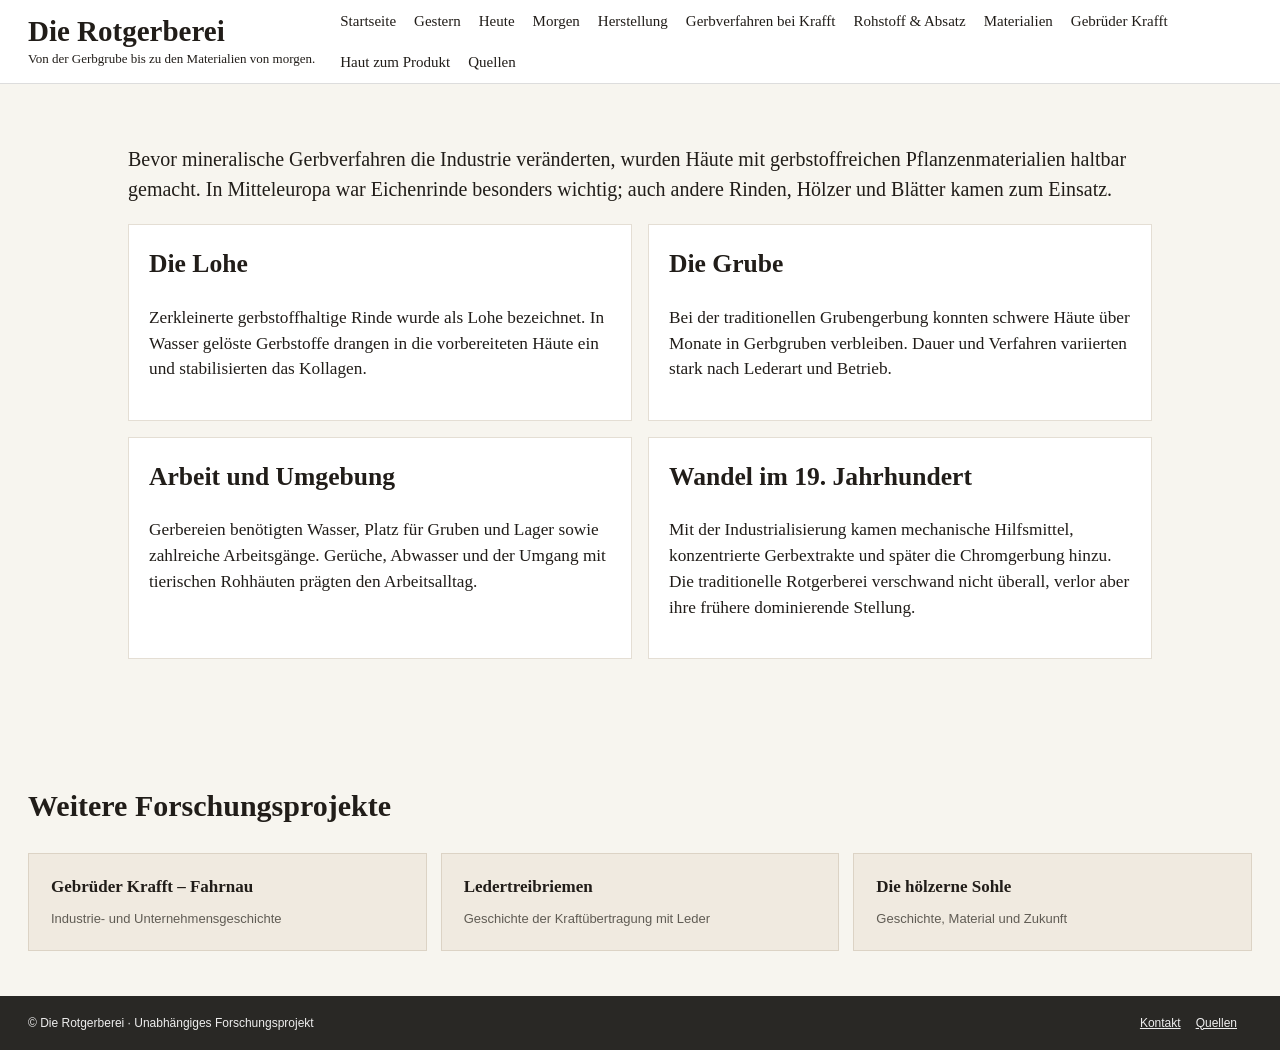
==== damals.html @ 2bb3704b "Add files via upload" ====
<!DOCTYPE html>
<html lang="de"><head><meta charset="utf-8"/><meta content="width=device-width,initial-scale=1" name="viewport"/><title>Gestern | Die Rotgerberei</title><meta content="Unabhängige Dokumentation zur Rotgerberei: Geschichte, pflanzliche Gerbung, Gebrüder Krafft und Lederalternativen." name="description"/><link href="https://rotgerberei.krafft-fahrnau.de/damals.html" rel="canonical"/><link href="style.css" rel="stylesheet"/></head><body><header><div class="nav"><a class="brand" href="index.html">Die Rotgerberei<small>Von der Gerbgrube bis zu den Materialien von morgen.</small></a><nav aria-label="Hauptnavigation" class="links"><a href="index.html">Startseite</a><a aria-current="page" href="damals.html">Gestern</a><a href="heute.html">Heute</a><a href="zukunft.html">Morgen</a><a href="herstellung.html">Herstellung</a><a href="gerbverfahren-krafft.html">Gerbverfahren bei Krafft</a><a href="rohstoff-absatz.html">Rohstoff &amp; Absatz</a><a href="materialien.html">Materialien</a><a href="krafft.html">Gebrüder Krafft</a><a href="haut-zum-produkt.html">Haut zum Produkt</a><a href="quellen.html">Quellen</a></nav></div></header><main class="content"><p class="intro">Bevor mineralische Gerbverfahren die Industrie veränderten, wurden Häute mit gerbstoffreichen Pflanzenmaterialien haltbar gemacht. In Mitteleuropa war Eichenrinde besonders wichtig; auch andere Rinden, Hölzer und Blätter kamen zum Einsatz.</p><section class="grid"><article class="panel"><h2>Die Lohe</h2><p>Zerkleinerte gerbstoffhaltige Rinde wurde als Lohe bezeichnet. In Wasser gelöste Gerbstoffe drangen in die vorbereiteten Häute ein und stabilisierten das Kollagen.</p></article><article class="panel"><h2>Die Grube</h2><p>Bei der traditionellen Grubengerbung konnten schwere Häute über Monate in Gerbgruben verbleiben. Dauer und Verfahren variierten stark nach Lederart und Betrieb.</p></article><article class="panel"><h2>Arbeit und Umgebung</h2><p>Gerbereien benötigten Wasser, Platz für Gruben und Lager sowie zahlreiche Arbeitsgänge. Gerüche, Abwasser und der Umgang mit tierischen Rohhäuten prägten den Arbeitsalltag.</p></article><article class="panel"><h2>Wandel im 19. Jahrhundert</h2><p>Mit der Industrialisierung kamen mechanische Hilfsmittel, konzentrierte Gerbextrakte und später die Chromgerbung hinzu. Die traditionelle Rotgerberei verschwand nicht überall, verlor aber ihre frühere dominierende Stellung.</p></article></section></main><section class="related-projects"><h2>Weitere Forschungsprojekte</h2><div class="related-project-grid"><a href="https://krafft-fahrnau.de/"><strong>Gebrüder Krafft – Fahrnau</strong><span>Industrie- und Unternehmensgeschichte</span></a><a href="https://ledertreibriemen.de/"><strong>Ledertreibriemen</strong><span>Geschichte der Kraftübertragung mit Leder</span></a><a href="https://hoelzernesohle.de/"><strong>Die hölzerne Sohle</strong><span>Geschichte, Material und Zukunft</span></a></div></section><footer><div class="footer-inner"><div>© Die Rotgerberei · Unabhängiges Forschungsprojekt</div><div><a href="mailto:armin@wolfarth.ch">Kontakt</a><a href="quellen.html">Quellen</a></div></div></footer></body></html>
---- style.css ----
:root{--ink:#211d19;--muted:#605c54;--cream:#f7f4ec;--line:#e1dcd2}*{box-sizing:border-box}html{scroll-behavior:smooth}body{margin:0;background:#f7f5ef;color:var(--ink);font-family:Georgia,'Times New Roman',serif;line-height:1.5}a{color:inherit}a:focus-visible{outline:3px solid #4d8098;outline-offset:3px}header{position:sticky;top:0;z-index:10;background:rgba(255,255,255,.97);border-bottom:1px solid #ddd}.nav{max-width:1390px;margin:auto;min-height:74px;padding:10px 28px;display:flex;justify-content:space-between;align-items:center;gap:25px}.brand{font-size:29px;font-weight:bold;text-decoration:none;line-height:1.03;white-space:nowrap}.brand small{display:block;font-size:13px;font-weight:normal;margin-top:5px}.links{display:flex;align-items:center;gap:18px;flex-wrap:wrap}.links a{font-size:15px;text-decoration:none;white-space:nowrap}.links a:hover{text-decoration:underline;text-underline-offset:6px}.hero{min-height:465px;position:relative;overflow:hidden;background:#30271e;color:white;display:grid;place-items:center;text-align:center;isolation:isolate}.hero:before,.hero:after{content:"";position:absolute;top:0;bottom:0;width:59%;z-index:-2;background-size:cover;background-position:center;background-repeat:no-repeat}.hero:before{left:0;background-image:linear-gradient(115deg,#7a573a,#2c241d);background-image:url('assets/hero-history.webp'),linear-gradient(115deg,#7a573a,#2c241d);-webkit-mask-image:linear-gradient(to right,#000 0%,#000 60%,transparent 100%);mask-image:linear-gradient(to right,#000 0%,#000 60%,transparent 100%)}.hero:after{right:0;background-image:url('assets/hero-future.webp'),linear-gradient(115deg,#40564d,#29382f);-webkit-mask-image:linear-gradient(to left,#000 0%,#000 60%,transparent 100%);mask-image:linear-gradient(to left,#000 0%,#000 60%,transparent 100%)}.hero-shade{position:absolute;inset:0;z-index:-1;background:linear-gradient(90deg,rgba(24,19,16,.25),rgba(24,19,16,.78) 47%,rgba(24,19,16,.78) 53%,rgba(24,19,16,.25))}.hero-content{padding:62px 24px;max-width:940px}.hero h1{font-size:clamp(3rem,6vw,5.4rem);line-height:1.08;margin:0 0 8px;text-shadow:0 3px 14px #000a}.hero h2{font-size:clamp(1.1rem,2vw,1.5rem);font-weight:normal;margin:0;text-shadow:0 2px 9px #000}.hero p{font-size:1.05rem;max-width:600px;margin:auto;text-shadow:0 2px 9px #000}.shortline{width:38px;height:1px;background:white;margin:17px auto}.three{display:grid;grid-template-columns:repeat(3,minmax(0,1fr));max-width:1536px;margin:auto}.era{position:relative;min-height:355px;background-size:cover;background-position:center;display:flex;align-items:flex-start;padding:30px 32px;border:2px solid #f5f3ed}.era:before{content:"";position:absolute;inset:0;background:linear-gradient(90deg,rgba(255,250,239,.97),rgba(255,250,239,.88) 39%,rgba(255,250,239,.1))}.era.today:before{background:linear-gradient(90deg,rgba(250,248,244,.97),rgba(250,248,244,.86) 39%,rgba(250,248,244,.1))}.era.tomorrow:before{background:linear-gradient(90deg,rgba(226,240,248,.97),rgba(226,240,248,.85) 39%,rgba(226,240,248,.1))}.era.gestern{background-image:url('assets/card-history.webp'),linear-gradient(115deg,#b58d61,#4c3829)}.era.today{background-image:url('assets/card-today.webp'),linear-gradient(115deg,#a8a194,#605348)}.era.tomorrow{background-image:url('assets/card-future.webp'),linear-gradient(115deg,#a1b6b2,#435e62)}.era-inner{position:relative;max-width:265px}.number{font-size:23px;color:#8b755d}.era h2{font-size:35px;line-height:1;margin:0}.era h3{font-size:17px;font-weight:normal;margin:4px 0 12px}.era p{font-size:16px;line-height:1.48;margin:0 0 15px}.btn{display:inline-block;border:1px solid #918b82;padding:9px 12px;font:11px Arial,sans-serif;text-transform:uppercase;text-decoration:none;letter-spacing:.04em;background:#ffffffc9}.btn:hover{background:#25211d;color:white}.lower{display:grid;grid-template-columns:repeat(3,minmax(0,1fr));max-width:1536px;margin:auto;background:#fff}.lower>section{padding:30px 32px 36px;min-height:290px;border-right:1px solid #e9e4dc}.lower h2{font-size:25px;margin:0 0 15px}.lower p{font-size:15px}.topics{display:grid;grid-template-columns:repeat(2,minmax(0,1fr));gap:12px}.topics a{text-decoration:none;font-size:14px}.topic-image{display:block;height:78px;background:linear-gradient(135deg,#d7c7b1,#8a6f56);margin-bottom:5px}.topics a:nth-child(2) .topic-image{background:linear-gradient(135deg,#e0d5c5,#8c8479)}.topics a:nth-child(3) .topic-image{background:linear-gradient(135deg,#c2d0c8,#65867b)}.topics a:nth-child(4) .topic-image{background:linear-gradient(135deg,#d0c0a6,#72624d)}.question{background:#f7f4ec;text-align:center;padding:54px 24px;border-top:1px solid var(--line)}.question h2{font-size:clamp(27px,4vw,42px);margin:0 0 8px}.question p{max-width:740px;margin:8px auto;color:var(--muted)}.content{max-width:1080px;margin:0 auto;padding:40px 28px 65px}.content h1{font-size:clamp(2.3rem,5vw,4rem);line-height:1.1}.content h2{font-size:1.6rem;margin-top:30px}.content p,.content li{font-size:1.08rem}.content .grid{display:grid;grid-template-columns:repeat(2,minmax(0,1fr));gap:16px}.panel{padding:20px;background:white;border:1px solid #e4ded4}.panel h2{margin-top:0}.intro{font-size:1.25rem!important}.kicker{color:#77664d;font:12px Arial,sans-serif;text-transform:uppercase}.source-note{max-width:1250px;margin:auto;padding:12px 28px;font:12px/1.5 Arial,sans-serif;color:#69645c}.related-projects{max-width:1390px;margin:0 auto;padding:34px 28px 45px}.related-projects h2{font-size:30px}.related-project-grid{display:grid;grid-template-columns:repeat(3,minmax(0,1fr));gap:14px}.related-project-grid a{display:block;padding:20px 22px;border:1px solid #dcd3c5;background:#f0eae0;text-decoration:none}.related-project-grid strong{display:block;font-size:17px;margin-bottom:6px}.related-project-grid span{font:13px/1.5 Arial,sans-serif;color:#605c54}footer{background:#292825;color:#eee;padding:20px 28px;font:12px Arial,sans-serif}.footer-inner{max-width:1390px;margin:auto;display:flex;justify-content:space-between;gap:15px;flex-wrap:wrap}footer a{margin-right:15px}@media(max-width:1000px){.nav{align-items:flex-start;flex-direction:column}.three,.lower{grid-template-columns:1fr}.era{min-height:310px}.lower>section{min-height:unset}.related-project-grid{grid-template-columns:1fr}}@media(max-width:650px){.nav{padding:12px 18px}.brand{font-size:24px}.links{gap:12px}.links a{font-size:14px}.hero{min-height:370px}.hero-shade{background:rgba(24,19,16,.67)}.hero-content{padding:46px 18px}.era{padding:24px;min-height:305px}.lower>section{padding:24px}.content .grid{grid-template-columns:1fr}}

.hero:before{background-image:url("assets/krafft-original-2.webp")}.hero:after{background-image:url("assets/krafft-original-1.webp")}.era.gestern{background-image:url("assets/krafft-original-3.webp")}.era.today{background-image:url("assets/krafft-original-2.webp")}.era.tomorrow{background-image:linear-gradient(130deg,#d8e0d8,#83978c)}
.archive-photo{margin:22px 0}.archive-photo img{width:100%;height:auto;display:block}.archive-photo figcaption{font:13px/1.5 Arial,sans-serif;color:#5c564f;padding:9px 0}.source-table{width:100%;border-collapse:collapse;margin:18px 0}.source-table th,.source-table td{border-bottom:1px solid #ddd;padding:12px;text-align:left;vertical-align:top}.source-table th{background:#eee9df}

.research-panel{background:#eee8db;border-left:4px solid #8b684a;padding:24px 28px;margin:28px 0}.research-panel h2{margin-top:0}.table-scroll{overflow-x:auto;margin:24px 0}.table-scroll table{width:100%;border-collapse:collapse;min-width:600px}.table-scroll th,.table-scroll td{border-bottom:1px solid #d4cabc;padding:13px 15px;text-align:left;vertical-align:top}.table-scroll th{background:#e9e0d2}.feature-links{display:flex;gap:14px;flex-wrap:wrap}.source-ref{font-size:.91rem;color:#665d52;border-top:1px solid #ddd;padding-top:14px}.document-image{margin:28px 0}.document-image img{width:100%;max-width:900px;height:auto}.document-image figcaption{font-size:.85rem;color:#61594e}
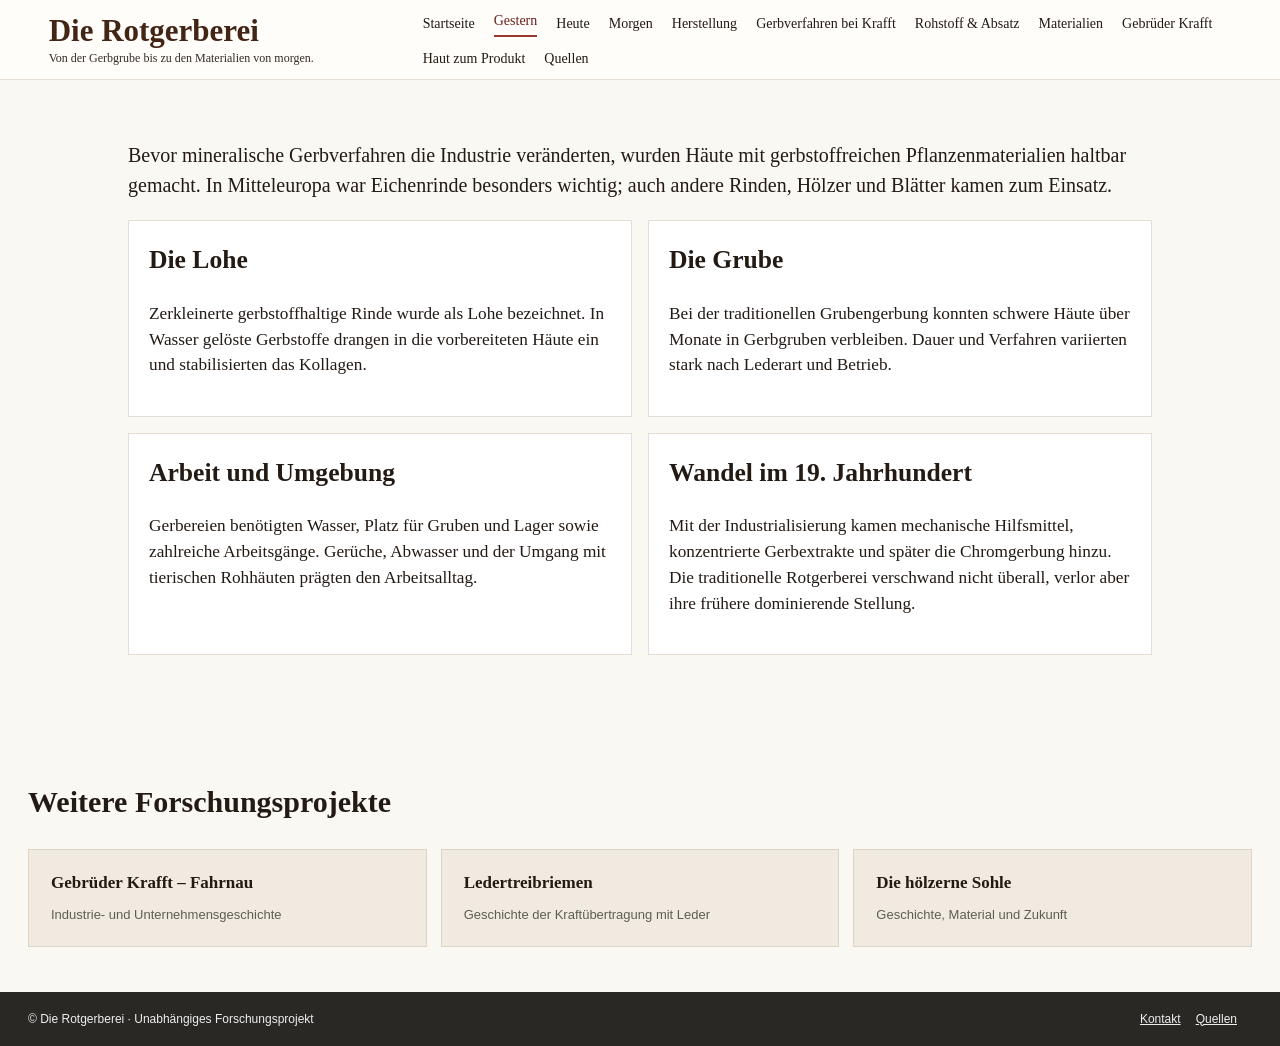
==== commit 678bf9d8: "Add files via upload" ====
--- a/damals.html
+++ b/damals.html
@@ -1,2 +1,2 @@
 <!DOCTYPE html>
-<html lang="de"><head><meta charset="utf-8"/><meta content="width=device-width,initial-scale=1" name="viewport"/><title>Gestern | Die Rotgerberei</title><meta content="Unabhängige Dokumentation zur Rotgerberei: Geschichte, pflanzliche Gerbung, Gebrüder Krafft und Lederalternativen." name="description"/><link href="https://rotgerberei.krafft-fahrnau.de/damals.html" rel="canonical"/><link href="style.css" rel="stylesheet"/></head><body><header><div class="nav"><a class="brand" href="index.html">Die Rotgerberei<small>Von der Gerbgrube bis zu den Materialien von morgen.</small></a><nav aria-label="Hauptnavigation" class="links"><a href="index.html">Startseite</a><a aria-current="page" href="damals.html">Gestern</a><a href="heute.html">Heute</a><a href="zukunft.html">Morgen</a><a href="herstellung.html">Herstellung</a><a href="gerbverfahren-krafft.html">Gerbverfahren bei Krafft</a><a href="rohstoff-absatz.html">Rohstoff &amp; Absatz</a><a href="materialien.html">Materialien</a><a href="krafft.html">Gebrüder Krafft</a><a href="haut-zum-produkt.html">Haut zum Produkt</a><a href="quellen.html">Quellen</a></nav></div></header><main class="content"><p class="intro">Bevor mineralische Gerbverfahren die Industrie veränderten, wurden Häute mit gerbstoffreichen Pflanzenmaterialien haltbar gemacht. In Mitteleuropa war Eichenrinde besonders wichtig; auch andere Rinden, Hölzer und Blätter kamen zum Einsatz.</p><section class="grid"><article class="panel"><h2>Die Lohe</h2><p>Zerkleinerte gerbstoffhaltige Rinde wurde als Lohe bezeichnet. In Wasser gelöste Gerbstoffe drangen in die vorbereiteten Häute ein und stabilisierten das Kollagen.</p></article><article class="panel"><h2>Die Grube</h2><p>Bei der traditionellen Grubengerbung konnten schwere Häute über Monate in Gerbgruben verbleiben. Dauer und Verfahren variierten stark nach Lederart und Betrieb.</p></article><article class="panel"><h2>Arbeit und Umgebung</h2><p>Gerbereien benötigten Wasser, Platz für Gruben und Lager sowie zahlreiche Arbeitsgänge. Gerüche, Abwasser und der Umgang mit tierischen Rohhäuten prägten den Arbeitsalltag.</p></article><article class="panel"><h2>Wandel im 19. Jahrhundert</h2><p>Mit der Industrialisierung kamen mechanische Hilfsmittel, konzentrierte Gerbextrakte und später die Chromgerbung hinzu. Die traditionelle Rotgerberei verschwand nicht überall, verlor aber ihre frühere dominierende Stellung.</p></article></section></main><section class="related-projects"><h2>Weitere Forschungsprojekte</h2><div class="related-project-grid"><a href="https://krafft-fahrnau.de/"><strong>Gebrüder Krafft – Fahrnau</strong><span>Industrie- und Unternehmensgeschichte</span></a><a href="https://ledertreibriemen.de/"><strong>Ledertreibriemen</strong><span>Geschichte der Kraftübertragung mit Leder</span></a><a href="https://hoelzernesohle.de/"><strong>Die hölzerne Sohle</strong><span>Geschichte, Material und Zukunft</span></a></div></section><footer><div class="footer-inner"><div>© Die Rotgerberei · Unabhängiges Forschungsprojekt</div><div><a href="mailto:armin@wolfarth.ch">Kontakt</a><a href="quellen.html">Quellen</a></div></div></footer></body></html>+<html lang="de"><head><meta charset="utf-8"/><meta content="width=device-width,initial-scale=1" name="viewport"/><title>Gestern | Die Rotgerberei</title><meta content="Unabhängige Dokumentation zur Rotgerberei: Geschichte, pflanzliche Gerbung, Gebrüder Krafft und Lederalternativen." name="description"/><link href="https://rotgerberei.krafft-fahrnau.de/damals.html" rel="canonical"/><link href="style.css?v=20261110-2" rel="stylesheet"/></head><body><header><div class="nav"><a class="brand" href="index.html">Die Rotgerberei<small>Von der Gerbgrube bis zu den Materialien von morgen.</small></a><nav aria-label="Hauptnavigation" class="links"><a href="index.html">Startseite</a><a aria-current="page" href="damals.html">Gestern</a><a href="heute.html">Heute</a><a href="zukunft.html">Morgen</a><a href="herstellung.html">Herstellung</a><a href="gerbverfahren-krafft.html">Gerbverfahren bei Krafft</a><a href="rohstoff-absatz.html">Rohstoff &amp; Absatz</a><a href="materialien.html">Materialien</a><a href="krafft.html">Gebrüder Krafft</a><a href="haut-zum-produkt.html">Haut zum Produkt</a><a href="quellen.html">Quellen</a></nav></div></header><main class="content"><p class="intro">Bevor mineralische Gerbverfahren die Industrie veränderten, wurden Häute mit gerbstoffreichen Pflanzenmaterialien haltbar gemacht. In Mitteleuropa war Eichenrinde besonders wichtig; auch andere Rinden, Hölzer und Blätter kamen zum Einsatz.</p><section class="grid"><article class="panel"><h2>Die Lohe</h2><p>Zerkleinerte gerbstoffhaltige Rinde wurde als Lohe bezeichnet. In Wasser gelöste Gerbstoffe drangen in die vorbereiteten Häute ein und stabilisierten das Kollagen.</p></article><article class="panel"><h2>Die Grube</h2><p>Bei der traditionellen Grubengerbung konnten schwere Häute über Monate in Gerbgruben verbleiben. Dauer und Verfahren variierten stark nach Lederart und Betrieb.</p></article><article class="panel"><h2>Arbeit und Umgebung</h2><p>Gerbereien benötigten Wasser, Platz für Gruben und Lager sowie zahlreiche Arbeitsgänge. Gerüche, Abwasser und der Umgang mit tierischen Rohhäuten prägten den Arbeitsalltag.</p></article><article class="panel"><h2>Wandel im 19. Jahrhundert</h2><p>Mit der Industrialisierung kamen mechanische Hilfsmittel, konzentrierte Gerbextrakte und später die Chromgerbung hinzu. Die traditionelle Rotgerberei verschwand nicht überall, verlor aber ihre frühere dominierende Stellung.</p></article></section></main><section class="related-projects"><h2>Weitere Forschungsprojekte</h2><div class="related-project-grid"><a href="https://krafft-fahrnau.de/"><strong>Gebrüder Krafft – Fahrnau</strong><span>Industrie- und Unternehmensgeschichte</span></a><a href="https://ledertreibriemen.de/"><strong>Ledertreibriemen</strong><span>Geschichte der Kraftübertragung mit Leder</span></a><a href="https://hoelzernesohle.de/"><strong>Die hölzerne Sohle</strong><span>Geschichte, Material und Zukunft</span></a></div></section><footer><div class="footer-inner"><div>© Die Rotgerberei · Unabhängiges Forschungsprojekt</div><div><a href="mailto:armin@wolfarth.ch">Kontakt</a><a href="quellen.html">Quellen</a></div></div></footer></body></html>
--- a/style.css
+++ b/style.css
@@ -5,3 +5,62 @@
 .archive-photo{margin:22px 0}.archive-photo img{width:100%;height:auto;display:block}.archive-photo figcaption{font:13px/1.5 Arial,sans-serif;color:#5c564f;padding:9px 0}.source-table{width:100%;border-collapse:collapse;margin:18px 0}.source-table th,.source-table td{border-bottom:1px solid #ddd;padding:12px;text-align:left;vertical-align:top}.source-table th{background:#eee9df}
 
 .research-panel{background:#eee8db;border-left:4px solid #8b684a;padding:24px 28px;margin:28px 0}.research-panel h2{margin-top:0}.table-scroll{overflow-x:auto;margin:24px 0}.table-scroll table{width:100%;border-collapse:collapse;min-width:600px}.table-scroll th,.table-scroll td{border-bottom:1px solid #d4cabc;padding:13px 15px;text-align:left;vertical-align:top}.table-scroll th{background:#e9e0d2}.feature-links{display:flex;gap:14px;flex-wrap:wrap}.source-ref{font-size:.91rem;color:#665d52;border-top:1px solid #ddd;padding-top:14px}.document-image{margin:28px 0}.document-image img{width:100%;max-width:900px;height:auto}.document-image figcaption{font-size:.85rem;color:#61594e}
+
+/* Layoutkorrektur 10.11.2026: sichtbare Archivbilder und sauberer Seitenraster */
+html,body{width:100%;max-width:100%;overflow-x:hidden}
+.nav{max-width:1480px;display:grid;grid-template-columns:270px minmax(0,1fr);align-items:center;gap:28px}
+.brand{font-size:27px;white-space:normal}
+.links{justify-content:flex-end;gap:10px 17px}
+.links a{font-size:14px}
+.hero{min-height:485px;background:#2e251f url('assets/krafft-original-2.webp') center 49%/cover no-repeat}
+.hero:before,.hero:after{display:none!important}
+.hero-shade{z-index:-1;background:linear-gradient(90deg,rgba(17,15,12,.78),rgba(17,15,12,.63) 48%,rgba(17,15,12,.73))}
+.hero-content{position:relative;z-index:1}
+.three{max-width:1390px;gap:12px;padding:16px 24px 26px}
+.era{min-height:360px;border:0;border-radius:2px;overflow:hidden;padding:30px;background-repeat:no-repeat;background-size:cover;background-position:center}
+.era.gestern{background-image:url('assets/krafft-original-2.webp');background-position:41% center}
+.era.today{background-image:url('assets/krafft-original-3.webp');background-position:32% center}
+.era.tomorrow{background-image:url('assets/krafft-original-4.webp');background-position:40% center}
+.era:before{background:linear-gradient(90deg,rgba(251,246,234,.97) 0%,rgba(251,246,234,.88) 42%,rgba(251,246,234,.28) 100%)}
+.era.today:before{background:linear-gradient(90deg,rgba(248,245,237,.97),rgba(248,245,237,.86) 42%,rgba(248,245,237,.27))}
+.era.tomorrow:before{background:linear-gradient(90deg,rgba(222,238,235,.98),rgba(222,238,235,.87) 45%,rgba(222,238,235,.23))}
+.era-inner{z-index:1}
+.research-panel{max-width:1342px;margin:0 auto 26px;padding:28px 32px;border-left:4px solid #8b684a;border-radius:2px}
+.research-panel h2{font-size:29px;line-height:1.2}
+.research-panel p{max-width:1060px}
+.lower{max-width:1390px}
+.topic-image{background-image:url('assets/krafft-original-3.webp')!important;background-size:cover!important;background-position:center!important}
+.topics a:nth-child(2) .topic-image{background-image:url('assets/krafft-original-2.webp')!important}
+.topics a:nth-child(3) .topic-image{background-image:url('assets/krafft-original-4.webp')!important}
+.topics a:nth-child(4) .topic-image{background-image:url('assets/krafft-original-1.webp')!important}
+@media(max-width:1150px){.nav{grid-template-columns:1fr}.links{justify-content:flex-start}.three{gap:10px}.era{padding:23px}.era h2{font-size:31px}}
+@media(max-width:800px){.three{grid-template-columns:1fr;padding:12px 16px}.era{min-height:300px}.research-panel{margin:0 16px 20px}.lower{grid-template-columns:1fr}}
+@media(max-width:650px){.hero{min-height:390px}.research-panel{padding:22px}.research-panel h2{font-size:24px}}
+
+/* Zukunftskapitel: eigenständige, ausdrücklich schematische Materialillustrationen */
+.future-section{display:grid;grid-template-columns:minmax(230px,.8fr) 1.2fr;gap:30px;align-items:stretch;margin:30px 0;padding:0 0 30px;border-bottom:1px solid #d8d0c3}.future-copy h2{margin:8px 0 14px}.future-visual{min-height:275px;position:relative;overflow:hidden;border-radius:3px;background:#8b6e54}.future-visual:before,.future-visual:after{content:"";position:absolute}.visual-mark{position:absolute;top:16px;left:20px;color:#fff;font:30px Georgia;z-index:2;text-shadow:0 2px 5px #0006}.visual-label{position:absolute;bottom:0;left:0;right:0;padding:28px 15px 14px;color:#fff;font:13px Arial;background:linear-gradient(transparent,#0009);z-index:2}.visual-leather{background:repeating-linear-gradient(115deg,#956842 0 9px,#a87b52 11px 16px,#805536 18px 22px)}.visual-leather:before{inset:13% 14%;border:10px solid #b8895b;border-radius:45% 30% 42% 25%;box-shadow:inset 0 0 35px #51331d,0 18px 28px #38221677;transform:rotate(-10deg)}.visual-mycel{background:radial-gradient(circle at 65% 30%,#b6c6aa,#526c55 55%,#283f35)}.visual-mycel:before{inset:10%;background:repeating-radial-gradient(ellipse at 40% 40%,transparent 0 8px,#e5e4ca99 9px 11px,transparent 12px 23px);transform:rotate(-18deg)}.visual-plant{background:linear-gradient(135deg,#c1b17a,#526d48)}.visual-plant:before{width:230px;height:230px;top:10%;left:17%;border-radius:45%;background:repeating-linear-gradient(35deg,#e7d1a1 0 4px,#8b955b 5px 8px);transform:rotate(25deg);box-shadow:15px 14px 25px #303b2777}.visual-synthetic{background:linear-gradient(140deg,#4a6171,#24333f)}.visual-synthetic:before{inset:15% 12%;background:repeating-linear-gradient(45deg,#8099a9 0 3px,#455c6c 4px 10px);transform:skewY(-9deg);box-shadow:12px 18px 22px #101e2c}.visual-drum{background:linear-gradient(145deg,#b5a38b,#4b4943)}.visual-drum:before{width:220px;height:190px;top:14%;left:20%;border:18px solid #6e4c35;border-radius:45%;background:repeating-linear-gradient(90deg,#9d7651 0 12px,#62442d 13px 18px);box-shadow:10px 14px 0 #423a33}.visual-lab{background:linear-gradient(140deg,#b5d4d4,#567c84)}.visual-lab:before{inset:18% 18%;border:12px solid #e5f1edaa;border-radius:25% 45% 25% 45%;transform:rotate(-15deg);background:repeating-linear-gradient(30deg,#8eb2b2aa 0 8px,#cde1db 9px 14px)}
+@media(max-width:750px){.future-section{grid-template-columns:1fr;gap:14px}.future-visual{min-height:210px}}
+
+
+/* HOMEPAGE V2: eindeutige Regeln statt widerspruechlicher Ueberschreibungen */
+body{background:#faf8f3;color:#241a14}
+header{position:relative;background:#fffdf9;border-bottom:1px solid #e7dfd5}
+.nav{max-width:1600px;min-height:78px;padding:10px 3.8%;display:grid;grid-template-columns:350px minmax(0,1fr);align-items:center;gap:24px}
+.brand{color:#422514;font-size:31px;line-height:1.03;white-space:normal}.brand small{color:#362b24;font-size:12px;white-space:normal}
+.links{gap:11px 19px;justify-content:flex-start}.links a{font-size:14px}.links a[aria-current="page"]{color:#6b1e1c;border-bottom:2px solid #9c3431;padding-bottom:4px}
+.hero{min-height:360px!important;display:flex!important;align-items:center!important;justify-content:flex-start!important;text-align:left!important;background:linear-gradient(90deg,rgba(29,14,6,.76) 0%,rgba(35,18,8,.43) 34%,rgba(28,16,10,.06) 75%),url('assets/krafft-original-2.webp') center 48%/cover no-repeat!important;color:#fff}
+.hero:before,.hero:after,.hero-shade{display:none!important}.hero-content{width:100%;max-width:1600px;margin:0 auto;padding:43px 4.7%!important;text-align:left!important;position:relative;z-index:1}.hero h1{font-size:clamp(3.3rem,5.4vw,5.7rem);line-height:1.02;margin:0 0 7px}.hero h2{font-style:italic;font-size:clamp(1.25rem,2vw,1.75rem)}.hero .shortline{height:5px;width:63px;background:#d8b67e;margin:22px 0!important}.hero p{max-width:520px;margin:0!important;font-size:1.2rem;line-height:1.45}
+.three{max-width:1600px!important;margin:0 auto;display:grid;grid-template-columns:repeat(3,minmax(0,1fr));padding:15px 1.8% 24px!important;gap:16px!important}
+.era{min-height:315px!important;padding:25px 28px!important;border:0!important;display:flex;align-items:flex-start;position:relative;isolation:isolate;overflow:hidden;background-size:cover!important;background-position:center!important;color:#fff!important}
+.era.gestern{background-image:url('assets/gestern-illustration.webp')!important}.era.today{background-image:url('assets/krafft-original-3.webp')!important}.era.tomorrow{background-image:url('assets/myzel-illustration.webp')!important}
+.era:before,.era.today:before,.era.tomorrow:before{content:'';display:block!important;position:absolute;inset:0;z-index:0!important;background:linear-gradient(90deg,rgba(25,17,11,.88),rgba(25,17,11,.65) 42%,rgba(25,17,11,.03))!important;mask-image:none!important;-webkit-mask-image:none!important}
+.era.tomorrow:before{background:linear-gradient(90deg,rgba(19,39,13,.90),rgba(19,39,13,.65) 43%,rgba(19,39,13,.03))!important}
+.era .era-inner{color:#fff!important;max-width:270px;position:relative;z-index:2!important}.era .era-inner h2,.era .era-inner h3,.era .era-inner p,.era .era-inner .number{color:#fff!important;text-shadow:0 2px 5px rgba(0,0,0,.4)}.era .number{font-size:23px;line-height:1}.era h2{font-size:43px;line-height:1.06;margin:0 0 4px}.era h3{font-size:19px;font-weight:bold;line-height:1.17;margin:0 0 15px}.era p{font-size:16px;line-height:1.35;margin:0 0 19px}.era .btn{display:inline-block;background:transparent!important;color:#fff!important;border:2px solid #fff!important;font-weight:bold;font-size:11px;padding:10px 13px;text-shadow:none!important}.era .btn:hover{background:#fff!important;color:#231810!important}
+.home-bottom{width:100%;max-width:1600px;margin:6px auto 40px;padding:0 1.8%;display:grid;grid-template-columns:minmax(0,2.05fr) minmax(340px,1fr);gap:32px;align-items:stretch}.home-focus{min-width:0}.home-focus h2{font-size:31px;line-height:1.2;margin:0 0 19px}.focus-grid{display:grid;grid-template-columns:repeat(5,minmax(0,1fr))}.focus-grid a{display:flex;flex-direction:column;align-items:center;text-align:center;text-decoration:none;padding:5px 11px 12px;border-right:1px solid #d4c8ba}.focus-grid a:last-child{border:0}.focus-icon{font-size:42px;color:#59351f;line-height:1.15;margin:3px 0 10px}.focus-grid strong{font-size:19px;line-height:1.18}.focus-grid small{font-size:14px;line-height:1.4;margin-top:7px}.focus-grid a:hover strong{text-decoration:underline}
+.home-leitfrage{background:linear-gradient(120deg,rgba(234,237,210,.98),rgba(241,240,218,.88));border-radius:13px;padding:23px 26px;min-height:220px;position:relative;overflow:hidden}.home-leitfrage:after{content:'';position:absolute;right:-5px;bottom:-10px;width:58%;height:50%;background:url('assets/krafft-original-1.webp') center/cover;opacity:.10;filter:sepia(1)}.home-leitfrage .leaf{font-size:34px;color:#38552a;float:left;margin-right:10px}.home-leitfrage h2{font-size:26px;margin:2px 0 15px}.home-leitfrage p{font:italic 17px/1.48 Georgia,serif;clear:both;position:relative;z-index:1}
+.home-context{max-width:1180px;margin:0 auto 50px;padding:22px 28px;border-top:1px solid #ddd0c2}
+@media(max-width:1100px){.nav{grid-template-columns:1fr;gap:14px}.links{gap:10px 17px}.home-bottom{grid-template-columns:1fr}.hero{min-height:330px!important}}
+@media(max-width:750px){.nav{padding:14px 18px}.brand{font-size:27px}.links a{font-size:13px}.hero{min-height:360px!important}.hero-content{padding:42px 22px!important}.hero h1{font-size:3.3rem}.hero p{font-size:1.04rem}.three{grid-template-columns:1fr!important;padding:12px 15px!important;gap:12px!important}.era{min-height:295px!important}.home-bottom{padding:0 15px;gap:25px}.focus-grid{grid-template-columns:repeat(2,minmax(0,1fr))}.focus-grid a:nth-child(2n){border-right:0}.home-focus h2{font-size:26px}}
+
+/* Zukunftskapitel 2026-11-11: ausschließlich diese Seite */
+.future-opening{display:grid;grid-template-columns:1fr 1fr;gap:2rem;align-items:center;margin:2rem 0 2.5rem;padding:1.15rem;background:#f1eee7;border-radius:14px}.future-opening img{width:100%;height:340px;object-fit:cover;border-radius:10px}.future-opening h2{margin:.25rem 0 1rem}.future-opening p{line-height:1.7}.future-status{display:grid;grid-template-columns:repeat(3,1fr);gap:1rem;margin:2rem 0 3.5rem}.future-status>div{background:#f6f3eb;border-top:4px solid #a67a4c;border-radius:5px;padding:1.1rem}.future-status b{font-size:1.07rem}.future-status p{margin:.5rem 0 0;line-height:1.6}.future-chapter{margin:4rem 0;max-width:100%;padding-top:1rem;border-top:1px solid #ded8cd}.future-chapter h2{font-size:clamp(1.65rem,3vw,2.35rem);margin:.4rem 0 1.4rem}.future-chapter h3{font-size:1.22rem;margin:1.5rem 0 .5rem}.future-chapter p,.future-chapter li{line-height:1.78}.future-split{display:grid;grid-template-columns:minmax(230px,.9fr) 1.1fr;gap:1.8rem;align-items:start}.future-split img{width:100%;max-height:440px;object-fit:cover;border-radius:11px}.future-mini-grid{display:grid;grid-template-columns:repeat(2,minmax(0,1fr));gap:1rem;margin:1.5rem 0}.future-mini-grid article{padding:1.35rem;background:#f7f5f0;border-radius:9px;border:1px solid #e7e1d6}.future-mini-grid article h3{margin:0 0 .5rem}.future-mini-grid article p{margin:0}.future-question{background:#e9f0e6;padding:1.3rem 1.6rem;border-left:4px solid #668468;border-radius:7px;margin:1.5rem 0}.future-question p{margin:.4rem 0 0}.future-steps{padding-left:1.5rem}.future-steps li{margin:.75rem 0}.future-conclusion{margin:3.5rem auto!important;padding:2rem!important;max-width:1100px!important}.future-sources{font-size:.96rem}.future-sources a{text-decoration:underline;text-underline-offset:3px}.future-chapter .table-scroll{overflow-x:auto}.future-chapter table{width:100%}@media(max-width:760px){.future-opening,.future-split{grid-template-columns:1fr}.future-opening img{height:260px}.future-status{grid-template-columns:1fr}.future-mini-grid{grid-template-columns:1fr}.future-chapter{margin:2.5rem 0}}
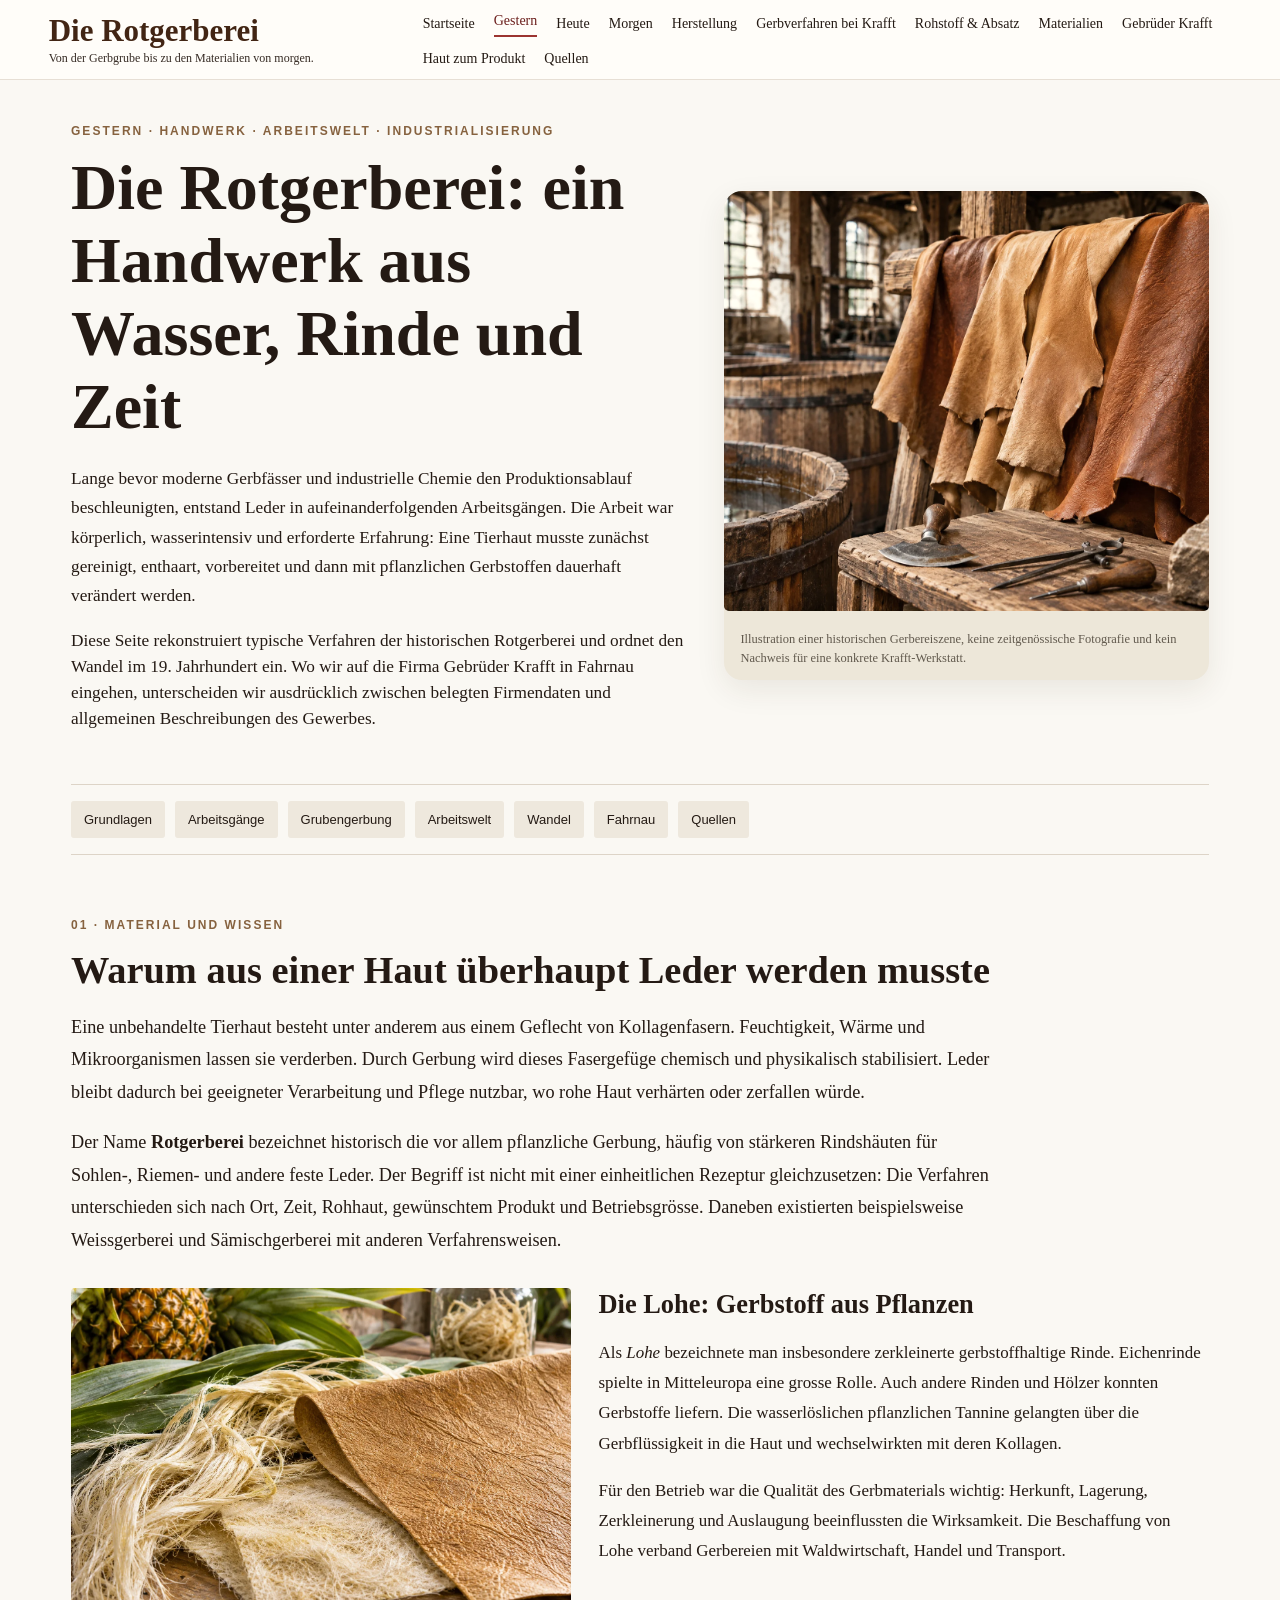
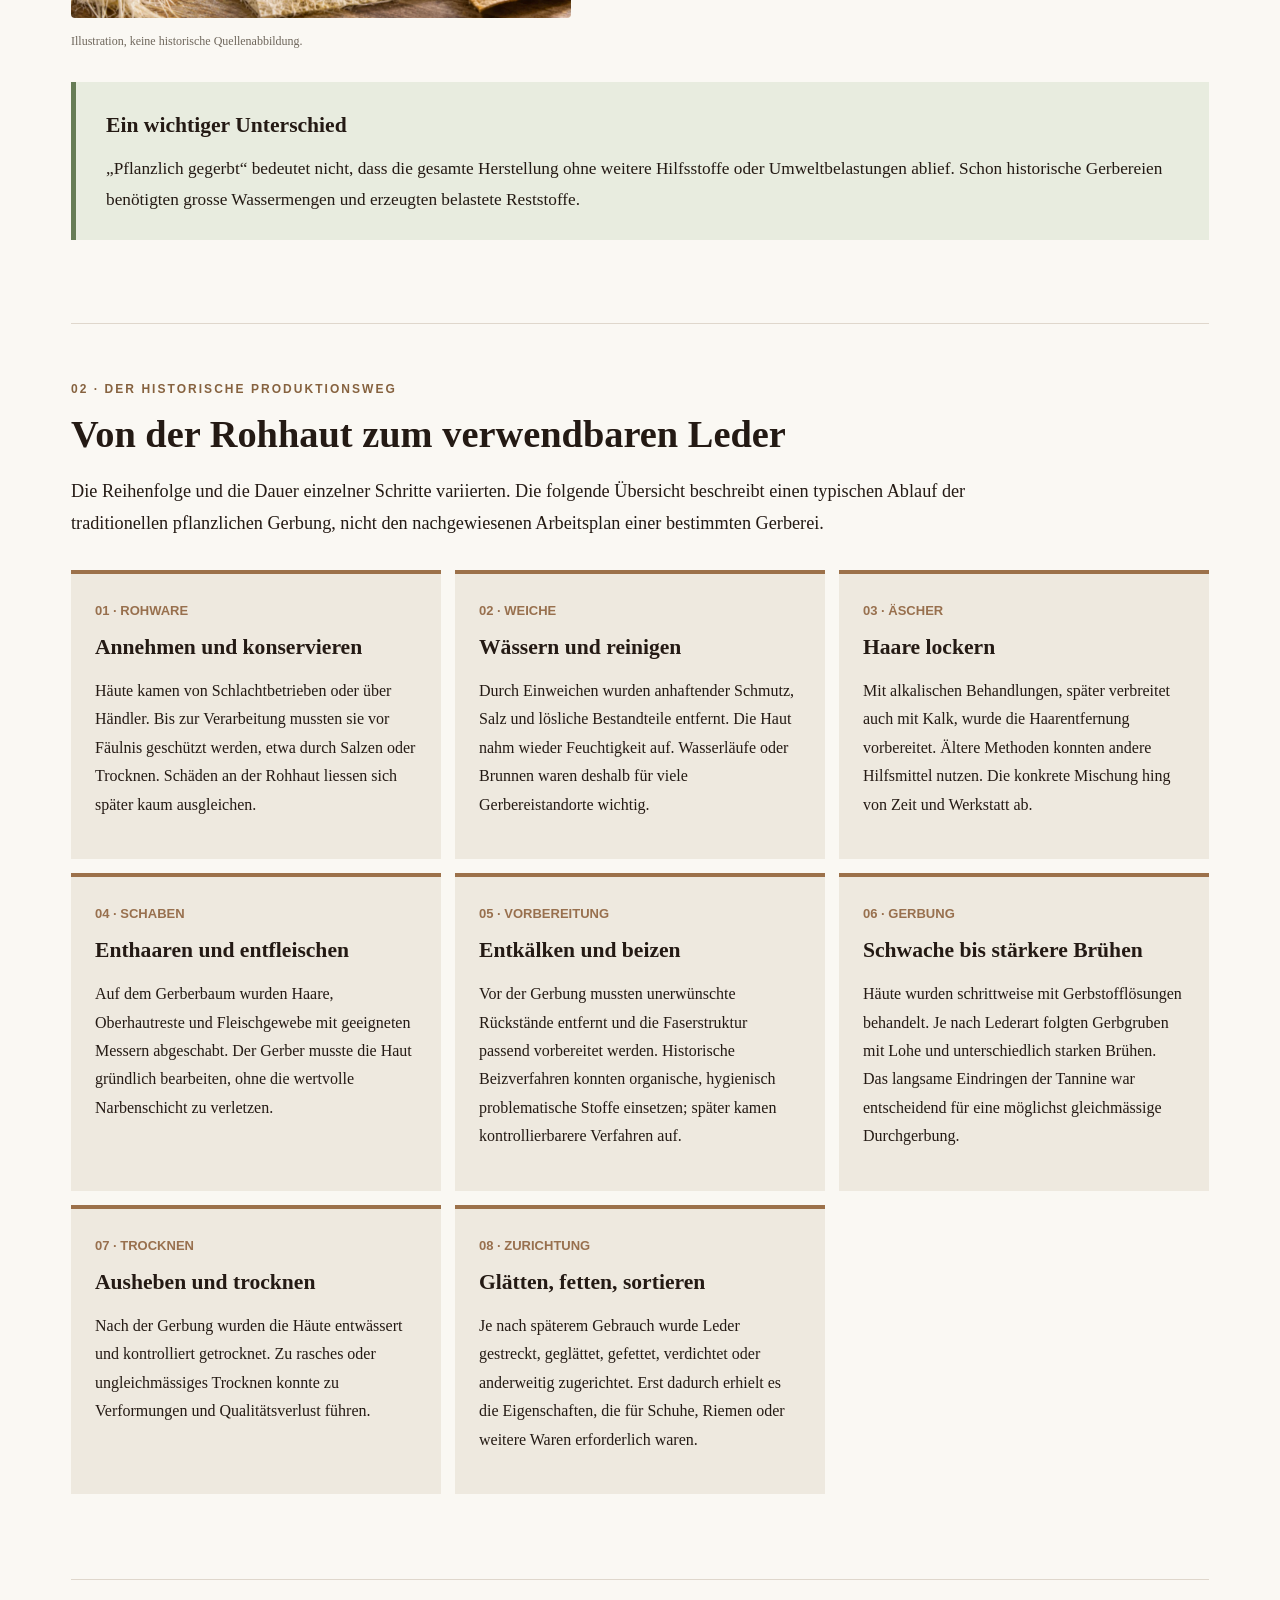
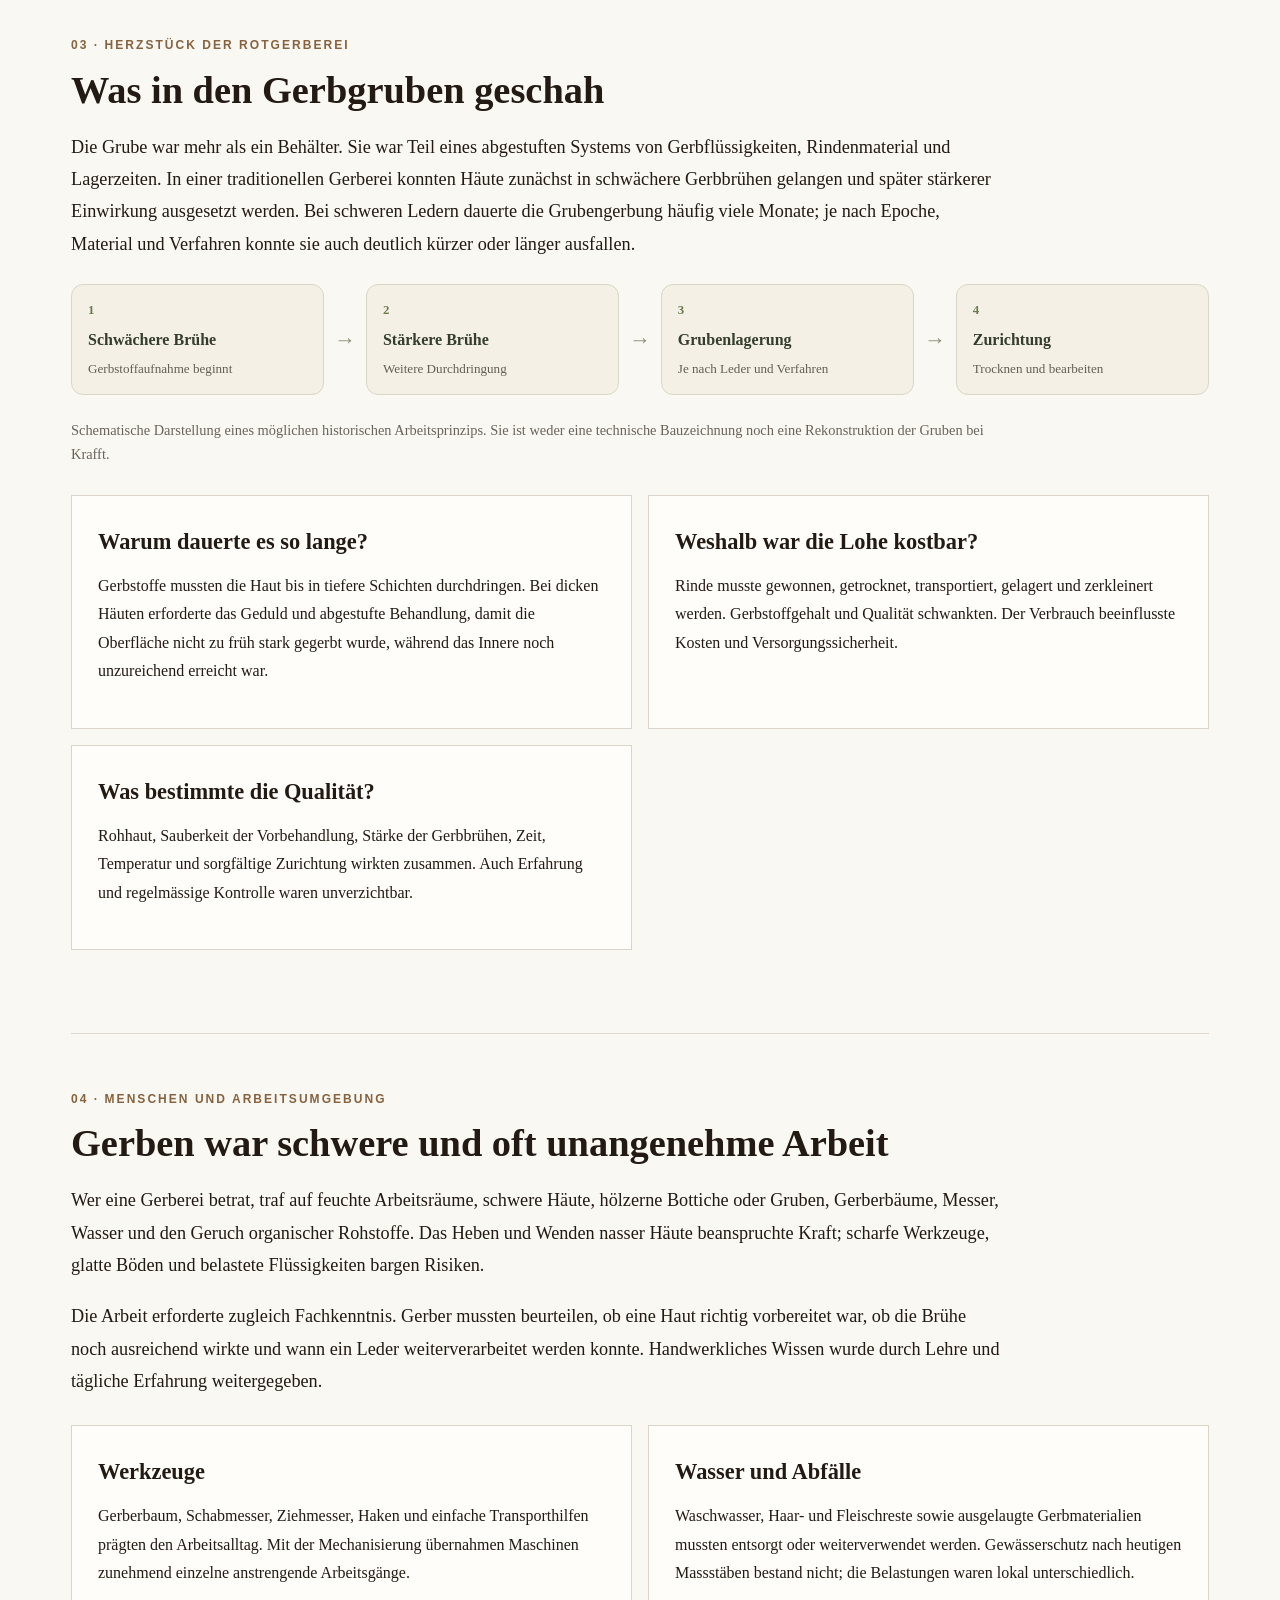
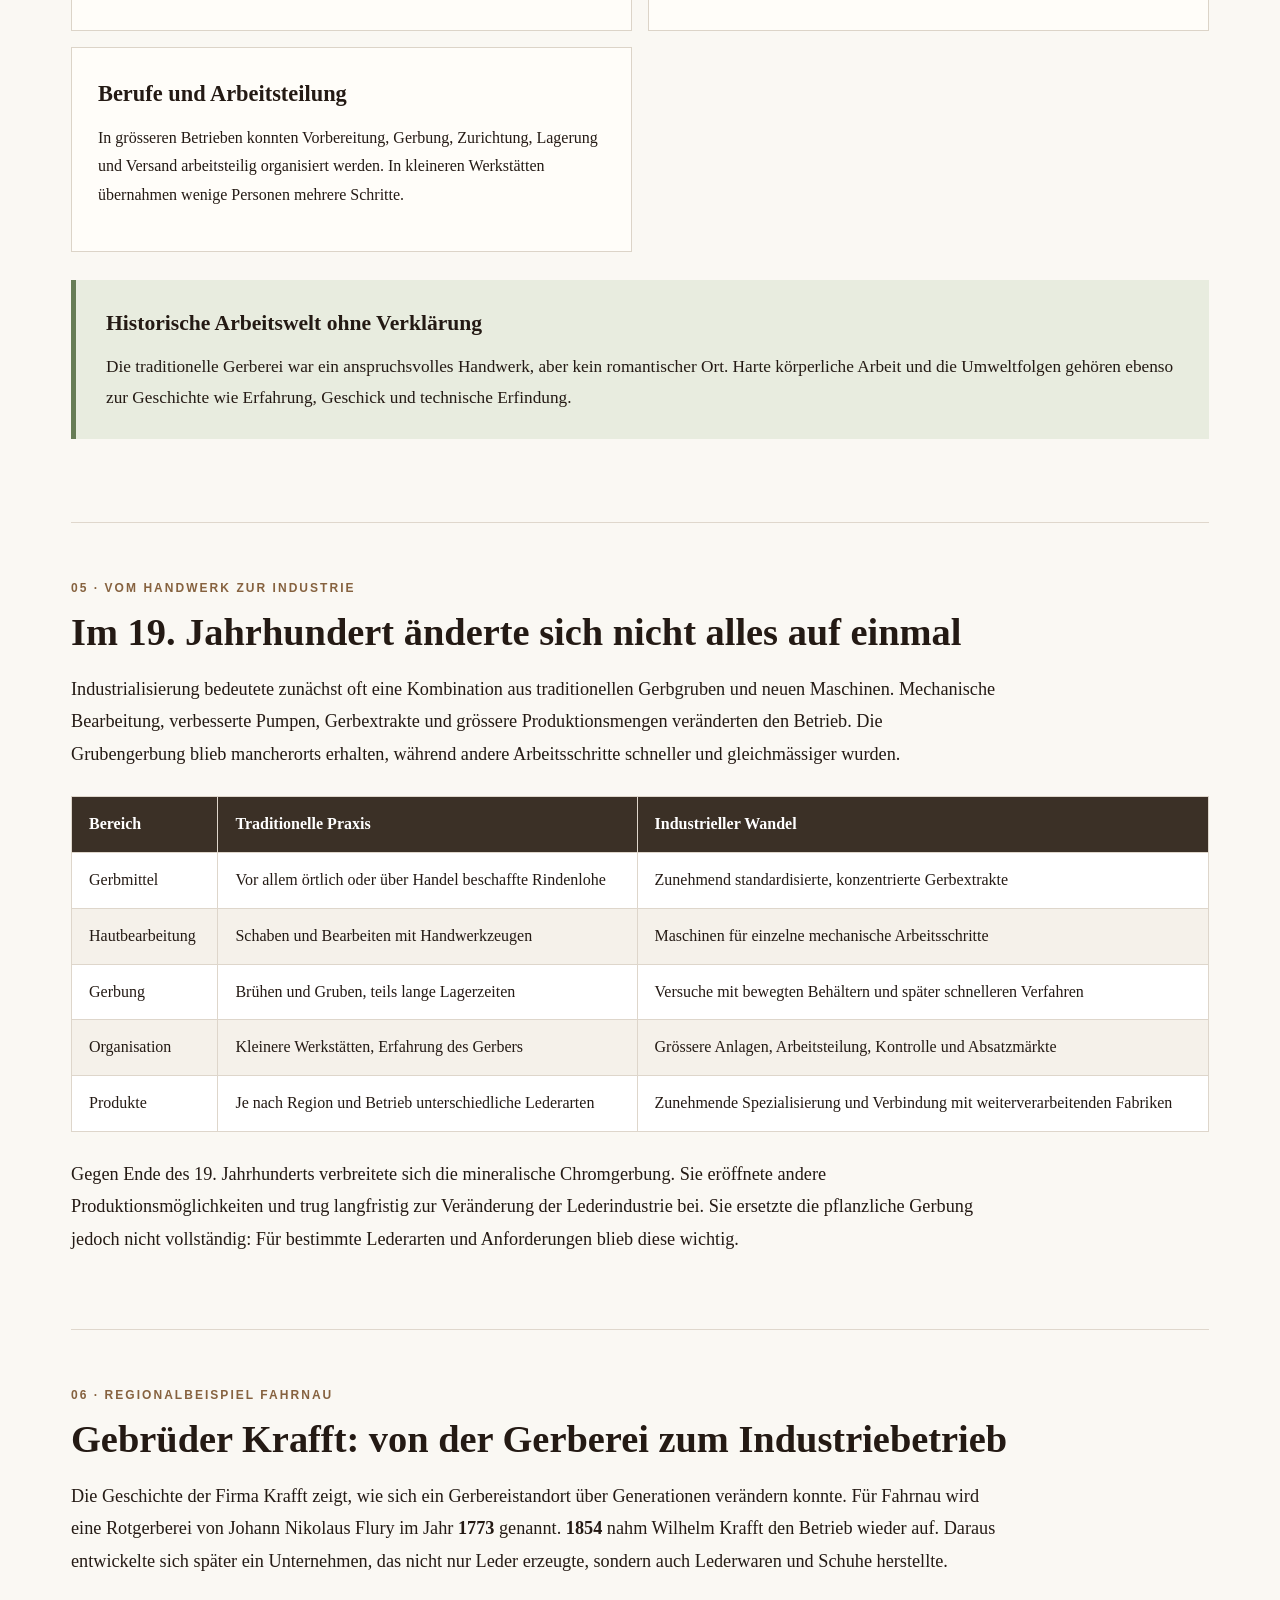
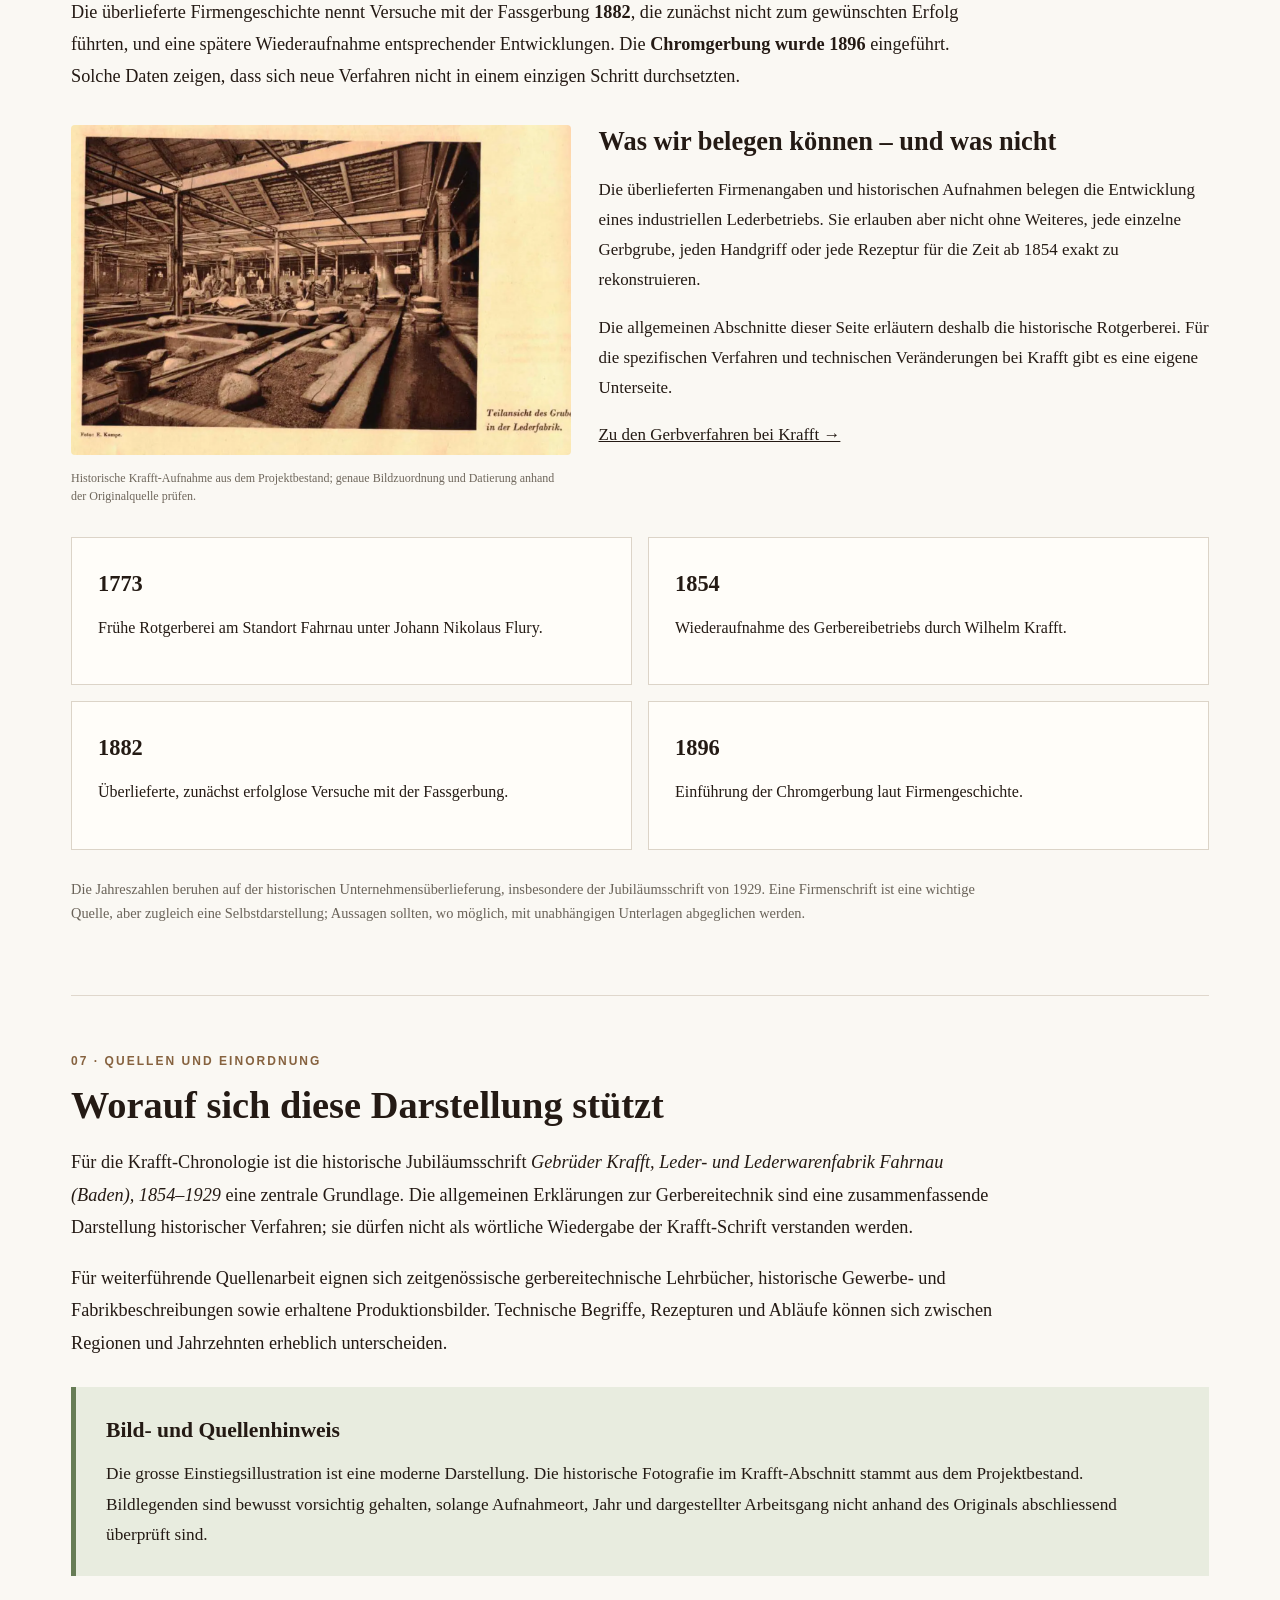
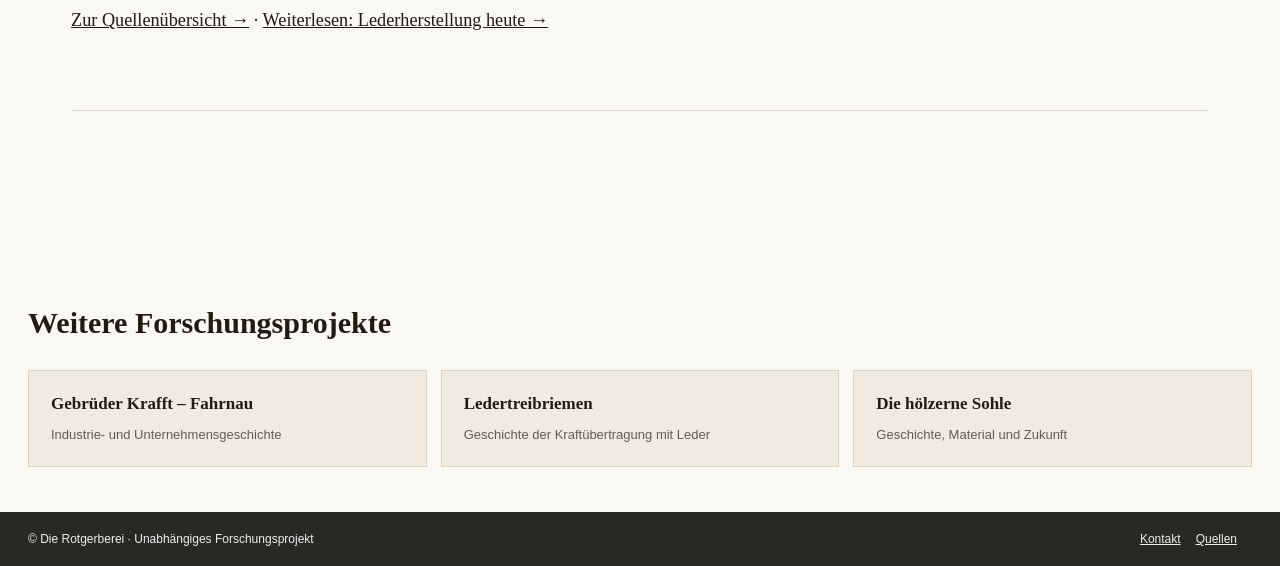
==== commit 9a310f5b: "Add files via upload" ====
--- a/damals.html
+++ b/damals.html
@@ -1,2 +1,13 @@
 <!DOCTYPE html>
-<html lang="de"><head><meta charset="utf-8"/><meta content="width=device-width,initial-scale=1" name="viewport"/><title>Gestern | Die Rotgerberei</title><meta content="Unabhängige Dokumentation zur Rotgerberei: Geschichte, pflanzliche Gerbung, Gebrüder Krafft und Lederalternativen." name="description"/><link href="https://rotgerberei.krafft-fahrnau.de/damals.html" rel="canonical"/><link href="style.css?v=20261110-2" rel="stylesheet"/></head><body><header><div class="nav"><a class="brand" href="index.html">Die Rotgerberei<small>Von der Gerbgrube bis zu den Materialien von morgen.</small></a><nav aria-label="Hauptnavigation" class="links"><a href="index.html">Startseite</a><a aria-current="page" href="damals.html">Gestern</a><a href="heute.html">Heute</a><a href="zukunft.html">Morgen</a><a href="herstellung.html">Herstellung</a><a href="gerbverfahren-krafft.html">Gerbverfahren bei Krafft</a><a href="rohstoff-absatz.html">Rohstoff &amp; Absatz</a><a href="materialien.html">Materialien</a><a href="krafft.html">Gebrüder Krafft</a><a href="haut-zum-produkt.html">Haut zum Produkt</a><a href="quellen.html">Quellen</a></nav></div></header><main class="content"><p class="intro">Bevor mineralische Gerbverfahren die Industrie veränderten, wurden Häute mit gerbstoffreichen Pflanzenmaterialien haltbar gemacht. In Mitteleuropa war Eichenrinde besonders wichtig; auch andere Rinden, Hölzer und Blätter kamen zum Einsatz.</p><section class="grid"><article class="panel"><h2>Die Lohe</h2><p>Zerkleinerte gerbstoffhaltige Rinde wurde als Lohe bezeichnet. In Wasser gelöste Gerbstoffe drangen in die vorbereiteten Häute ein und stabilisierten das Kollagen.</p></article><article class="panel"><h2>Die Grube</h2><p>Bei der traditionellen Grubengerbung konnten schwere Häute über Monate in Gerbgruben verbleiben. Dauer und Verfahren variierten stark nach Lederart und Betrieb.</p></article><article class="panel"><h2>Arbeit und Umgebung</h2><p>Gerbereien benötigten Wasser, Platz für Gruben und Lager sowie zahlreiche Arbeitsgänge. Gerüche, Abwasser und der Umgang mit tierischen Rohhäuten prägten den Arbeitsalltag.</p></article><article class="panel"><h2>Wandel im 19. Jahrhundert</h2><p>Mit der Industrialisierung kamen mechanische Hilfsmittel, konzentrierte Gerbextrakte und später die Chromgerbung hinzu. Die traditionelle Rotgerberei verschwand nicht überall, verlor aber ihre frühere dominierende Stellung.</p></article></section></main><section class="related-projects"><h2>Weitere Forschungsprojekte</h2><div class="related-project-grid"><a href="https://krafft-fahrnau.de/"><strong>Gebrüder Krafft – Fahrnau</strong><span>Industrie- und Unternehmensgeschichte</span></a><a href="https://ledertreibriemen.de/"><strong>Ledertreibriemen</strong><span>Geschichte der Kraftübertragung mit Leder</span></a><a href="https://hoelzernesohle.de/"><strong>Die hölzerne Sohle</strong><span>Geschichte, Material und Zukunft</span></a></div></section><footer><div class="footer-inner"><div>© Die Rotgerberei · Unabhängiges Forschungsprojekt</div><div><a href="mailto:armin@wolfarth.ch">Kontakt</a><a href="quellen.html">Quellen</a></div></div></footer></body></html>+
+<html lang="de"><head><meta charset="utf-8"/><meta content="width=device-width,initial-scale=1" name="viewport"/><title>Gestern | Rotgerberei: Handwerk, Gruben und Industrialisierung</title><meta content="Die historische Rotgerberei: Lohmühle, Äscher, Gerbgruben, Handwerk und Industrialisierung. Mit Quellenkritik und Bezug zu Gebrüder Krafft in Fahrnau." name="description"/><link href="https://rotgerberei.krafft-fahrnau.de/damals.html" rel="canonical"/><link href="style.css?v=20261111-gestern" rel="stylesheet"/></head><body><header><div class="nav"><a class="brand" href="index.html">Die Rotgerberei<small>Von der Gerbgrube bis zu den Materialien von morgen.</small></a><nav aria-label="Hauptnavigation" class="links"><a href="index.html">Startseite</a><a aria-current="page" href="damals.html">Gestern</a><a href="heute.html">Heute</a><a href="zukunft.html">Morgen</a><a href="herstellung.html">Herstellung</a><a href="gerbverfahren-krafft.html">Gerbverfahren bei Krafft</a><a href="rohstoff-absatz.html">Rohstoff &amp; Absatz</a><a href="materialien.html">Materialien</a><a href="krafft.html">Gebrüder Krafft</a><a href="haut-zum-produkt.html">Haut zum Produkt</a><a href="quellen.html">Quellen</a></nav></div></header><main class="content today-page yesterday-page">
+<section class="today-lead yesterday-lead"><div><p class="today-eyebrow">GESTERN · HANDWERK · ARBEITSWELT · INDUSTRIALISIERUNG</p><h1>Die Rotgerberei: ein Handwerk aus Wasser, Rinde und Zeit</h1><p class="today-deck">Lange bevor moderne Gerbfässer und industrielle Chemie den Produktionsablauf beschleunigten, entstand Leder in aufeinanderfolgenden Arbeitsgängen. Die Arbeit war körperlich, wasserintensiv und erforderte Erfahrung: Eine Tierhaut musste zunächst gereinigt, enthaart, vorbereitet und dann mit pflanzlichen Gerbstoffen dauerhaft verändert werden.</p><p>Diese Seite rekonstruiert typische Verfahren der historischen Rotgerberei und ordnet den Wandel im 19. Jahrhundert ein. Wo wir auf die Firma Gebrüder Krafft in Fahrnau eingehen, unterscheiden wir ausdrücklich zwischen belegten Firmendaten und allgemeinen Beschreibungen des Gewerbes.</p></div><figure class="yesterday-hero-photo"><img alt="Historisch anmutende Illustration einer traditionellen Gerberei mit Lederhäuten" src="assets/gestern-illustration.webp"/><figcaption>Illustration einer historischen Gerbereiszene, keine zeitgenössische Fotografie und kein Nachweis für eine konkrete Krafft-Werkstatt.</figcaption></figure></section>
+<nav aria-label="Inhalt dieser Seite" class="today-toc"><a href="#grundlagen">Grundlagen</a><a href="#ablauf">Arbeitsgänge</a><a href="#gruben">Grubengerbung</a><a href="#arbeitswelt">Arbeitswelt</a><a href="#wandel">Wandel</a><a href="#krafft-gestern">Fahrnau</a><a href="#quellen-gestern">Quellen</a></nav>
+<section class="today-section" id="grundlagen"><p class="today-eyebrow">01 · MATERIAL UND WISSEN</p><h2>Warum aus einer Haut überhaupt Leder werden musste</h2><p>Eine unbehandelte Tierhaut besteht unter anderem aus einem Geflecht von Kollagenfasern. Feuchtigkeit, Wärme und Mikroorganismen lassen sie verderben. Durch Gerbung wird dieses Fasergefüge chemisch und physikalisch stabilisiert. Leder bleibt dadurch bei geeigneter Verarbeitung und Pflege nutzbar, wo rohe Haut verhärten oder zerfallen würde.</p><p>Der Name <strong>Rotgerberei</strong> bezeichnet historisch die vor allem pflanzliche Gerbung, häufig von stärkeren Rindshäuten für Sohlen-, Riemen- und andere feste Leder. Der Begriff ist nicht mit einer einheitlichen Rezeptur gleichzusetzen: Die Verfahren unterschieden sich nach Ort, Zeit, Rohhaut, gewünschtem Produkt und Betriebsgrösse. Daneben existierten beispielsweise Weissgerberei und Sämischgerberei mit anderen Verfahrensweisen.</p><div class="today-feature"><div class="today-photo"><img alt="Illustrative Darstellung pflanzlicher Rohstoffe" src="assets/pflanzen-illustration.webp"/><small>Illustration, keine historische Quellenabbildung.</small></div><div><h3>Die Lohe: Gerbstoff aus Pflanzen</h3><p>Als <em>Lohe</em> bezeichnete man insbesondere zerkleinerte gerbstoffhaltige Rinde. Eichenrinde spielte in Mitteleuropa eine grosse Rolle. Auch andere Rinden und Hölzer konnten Gerbstoffe liefern. Die wasserlöslichen pflanzlichen Tannine gelangten über die Gerbflüssigkeit in die Haut und wechselwirkten mit deren Kollagen.</p><p>Für den Betrieb war die Qualität des Gerbmaterials wichtig: Herkunft, Lagerung, Zerkleinerung und Auslaugung beeinflussten die Wirksamkeit. Die Beschaffung von Lohe verband Gerbereien mit Waldwirtschaft, Handel und Transport.</p></div></div><div class="today-insight"><strong>Ein wichtiger Unterschied</strong><p>„Pflanzlich gegerbt“ bedeutet nicht, dass die gesamte Herstellung ohne weitere Hilfsstoffe oder Umweltbelastungen ablief. Schon historische Gerbereien benötigten grosse Wassermengen und erzeugten belastete Reststoffe.</p></div></section>
+<section class="today-section" id="ablauf"><p class="today-eyebrow">02 · DER HISTORISCHE PRODUKTIONSWEG</p><h2>Von der Rohhaut zum verwendbaren Leder</h2><p>Die Reihenfolge und die Dauer einzelner Schritte variierten. Die folgende Übersicht beschreibt einen typischen Ablauf der traditionellen pflanzlichen Gerbung, nicht den nachgewiesenen Arbeitsplan einer bestimmten Gerberei.</p><div class="today-process"><article><span>01 · ROHWARE</span><h3>Annehmen und konservieren</h3><p>Häute kamen von Schlachtbetrieben oder über Händler. Bis zur Verarbeitung mussten sie vor Fäulnis geschützt werden, etwa durch Salzen oder Trocknen. Schäden an der Rohhaut liessen sich später kaum ausgleichen.</p></article><article><span>02 · WEICHE</span><h3>Wässern und reinigen</h3><p>Durch Einweichen wurden anhaftender Schmutz, Salz und lösliche Bestandteile entfernt. Die Haut nahm wieder Feuchtigkeit auf. Wasserläufe oder Brunnen waren deshalb für viele Gerbereistandorte wichtig.</p></article><article><span>03 · ÄSCHER</span><h3>Haare lockern</h3><p>Mit alkalischen Behandlungen, später verbreitet auch mit Kalk, wurde die Haarentfernung vorbereitet. Ältere Methoden konnten andere Hilfsmittel nutzen. Die konkrete Mischung hing von Zeit und Werkstatt ab.</p></article><article><span>04 · SCHABEN</span><h3>Enthaaren und entfleischen</h3><p>Auf dem Gerberbaum wurden Haare, Oberhautreste und Fleischgewebe mit geeigneten Messern abgeschabt. Der Gerber musste die Haut gründlich bearbeiten, ohne die wertvolle Narbenschicht zu verletzen.</p></article><article><span>05 · VORBEREITUNG</span><h3>Entkälken und beizen</h3><p>Vor der Gerbung mussten unerwünschte Rückstände entfernt und die Faserstruktur passend vorbereitet werden. Historische Beizverfahren konnten organische, hygienisch problematische Stoffe einsetzen; später kamen kontrollierbarere Verfahren auf.</p></article><article><span>06 · GERBUNG</span><h3>Schwache bis stärkere Brühen</h3><p>Häute wurden schrittweise mit Gerbstofflösungen behandelt. Je nach Lederart folgten Gerbgruben mit Lohe und unterschiedlich starken Brühen. Das langsame Eindringen der Tannine war entscheidend für eine möglichst gleichmässige Durchgerbung.</p></article><article><span>07 · TROCKNEN</span><h3>Ausheben und trocknen</h3><p>Nach der Gerbung wurden die Häute entwässert und kontrolliert getrocknet. Zu rasches oder ungleichmässiges Trocknen konnte zu Verformungen und Qualitätsverlust führen.</p></article><article><span>08 · ZURICHTUNG</span><h3>Glätten, fetten, sortieren</h3><p>Je nach späterem Gebrauch wurde Leder gestreckt, geglättet, gefettet, verdichtet oder anderweitig zugerichtet. Erst dadurch erhielt es die Eigenschaften, die für Schuhe, Riemen oder weitere Waren erforderlich waren.</p></article></div></section>
+<section class="today-section" id="gruben"><p class="today-eyebrow">03 · HERZSTÜCK DER ROTGERBEREI</p><h2>Was in den Gerbgruben geschah</h2><p>Die Grube war mehr als ein Behälter. Sie war Teil eines abgestuften Systems von Gerbflüssigkeiten, Rindenmaterial und Lagerzeiten. In einer traditionellen Gerberei konnten Häute zunächst in schwächere Gerbbrühen gelangen und später stärkerer Einwirkung ausgesetzt werden. Bei schweren Ledern dauerte die Grubengerbung häufig viele Monate; je nach Epoche, Material und Verfahren konnte sie auch deutlich kürzer oder länger ausfallen.</p><div aria-label="Schematischer Weg durch die historische Gerbung: schwächere Gerbbrühe, stärkere Gerbbrühe, Gerbgrube mit Lohe, Trocknung" class="yesterday-diagram" role="img"><div><b>1</b><strong>Schwächere Brühe</strong><span>Gerbstoffaufnahme beginnt</span></div><span class="yesterday-arrow">→</span><div><b>2</b><strong>Stärkere Brühe</strong><span>Weitere Durchdringung</span></div><span class="yesterday-arrow">→</span><div><b>3</b><strong>Grubenlagerung</strong><span>Je nach Leder und Verfahren</span></div><span class="yesterday-arrow">→</span><div><b>4</b><strong>Zurichtung</strong><span>Trocknen und bearbeiten</span></div></div><p class="today-note">Schematische Darstellung eines möglichen historischen Arbeitsprinzips. Sie ist weder eine technische Bauzeichnung noch eine Rekonstruktion der Gruben bei Krafft.</p><div class="today-tiles"><article><h3>Warum dauerte es so lange?</h3><p>Gerbstoffe mussten die Haut bis in tiefere Schichten durchdringen. Bei dicken Häuten erforderte das Geduld und abgestufte Behandlung, damit die Oberfläche nicht zu früh stark gegerbt wurde, während das Innere noch unzureichend erreicht war.</p></article><article><h3>Weshalb war die Lohe kostbar?</h3><p>Rinde musste gewonnen, getrocknet, transportiert, gelagert und zerkleinert werden. Gerbstoffgehalt und Qualität schwankten. Der Verbrauch beeinflusste Kosten und Versorgungssicherheit.</p></article><article><h3>Was bestimmte die Qualität?</h3><p>Rohhaut, Sauberkeit der Vorbehandlung, Stärke der Gerbbrühen, Zeit, Temperatur und sorgfältige Zurichtung wirkten zusammen. Auch Erfahrung und regelmässige Kontrolle waren unverzichtbar.</p></article></div></section>
+<section class="today-section" id="arbeitswelt"><p class="today-eyebrow">04 · MENSCHEN UND ARBEITSUMGEBUNG</p><h2>Gerben war schwere und oft unangenehme Arbeit</h2><p>Wer eine Gerberei betrat, traf auf feuchte Arbeitsräume, schwere Häute, hölzerne Bottiche oder Gruben, Gerberbäume, Messer, Wasser und den Geruch organischer Rohstoffe. Das Heben und Wenden nasser Häute beanspruchte Kraft; scharfe Werkzeuge, glatte Böden und belastete Flüssigkeiten bargen Risiken.</p><p>Die Arbeit erforderte zugleich Fachkenntnis. Gerber mussten beurteilen, ob eine Haut richtig vorbereitet war, ob die Brühe noch ausreichend wirkte und wann ein Leder weiterverarbeitet werden konnte. Handwerkliches Wissen wurde durch Lehre und tägliche Erfahrung weitergegeben.</p><div class="today-tiles"><article><h3>Werkzeuge</h3><p>Gerberbaum, Schabmesser, Ziehmesser, Haken und einfache Transporthilfen prägten den Arbeitsalltag. Mit der Mechanisierung übernahmen Maschinen zunehmend einzelne anstrengende Arbeitsgänge.</p></article><article><h3>Wasser und Abfälle</h3><p>Waschwasser, Haar- und Fleischreste sowie ausgelaugte Gerbmaterialien mussten entsorgt oder weiterverwendet werden. Gewässerschutz nach heutigen Massstäben bestand nicht; die Belastungen waren lokal unterschiedlich.</p></article><article><h3>Berufe und Arbeitsteilung</h3><p>In grösseren Betrieben konnten Vorbereitung, Gerbung, Zurichtung, Lagerung und Versand arbeitsteilig organisiert werden. In kleineren Werkstätten übernahmen wenige Personen mehrere Schritte.</p></article></div><div class="today-insight"><strong>Historische Arbeitswelt ohne Verklärung</strong><p>Die traditionelle Gerberei war ein anspruchsvolles Handwerk, aber kein romantischer Ort. Harte körperliche Arbeit und die Umweltfolgen gehören ebenso zur Geschichte wie Erfahrung, Geschick und technische Erfindung.</p></div></section>
+<section class="today-section" id="wandel"><p class="today-eyebrow">05 · VOM HANDWERK ZUR INDUSTRIE</p><h2>Im 19. Jahrhundert änderte sich nicht alles auf einmal</h2><p>Industrialisierung bedeutete zunächst oft eine Kombination aus traditionellen Gerbgruben und neuen Maschinen. Mechanische Bearbeitung, verbesserte Pumpen, Gerbextrakte und grössere Produktionsmengen veränderten den Betrieb. Die Grubengerbung blieb mancherorts erhalten, während andere Arbeitsschritte schneller und gleichmässiger wurden.</p><div class="today-tablewrap"><table class="today-table"><thead><tr><th>Bereich</th><th>Traditionelle Praxis</th><th>Industrieller Wandel</th></tr></thead><tbody><tr><td>Gerbmittel</td><td>Vor allem örtlich oder über Handel beschaffte Rindenlohe</td><td>Zunehmend standardisierte, konzentrierte Gerbextrakte</td></tr><tr><td>Hautbearbeitung</td><td>Schaben und Bearbeiten mit Handwerkzeugen</td><td>Maschinen für einzelne mechanische Arbeitsschritte</td></tr><tr><td>Gerbung</td><td>Brühen und Gruben, teils lange Lagerzeiten</td><td>Versuche mit bewegten Behältern und später schnelleren Verfahren</td></tr><tr><td>Organisation</td><td>Kleinere Werkstätten, Erfahrung des Gerbers</td><td>Grössere Anlagen, Arbeitsteilung, Kontrolle und Absatzmärkte</td></tr><tr><td>Produkte</td><td>Je nach Region und Betrieb unterschiedliche Lederarten</td><td>Zunehmende Spezialisierung und Verbindung mit weiterverarbeitenden Fabriken</td></tr></tbody></table></div><p>Gegen Ende des 19. Jahrhunderts verbreitete sich die mineralische Chromgerbung. Sie eröffnete andere Produktionsmöglichkeiten und trug langfristig zur Veränderung der Lederindustrie bei. Sie ersetzte die pflanzliche Gerbung jedoch nicht vollständig: Für bestimmte Lederarten und Anforderungen blieb diese wichtig.</p></section>
+<section class="today-section" id="krafft-gestern"><p class="today-eyebrow">06 · REGIONALBEISPIEL FAHRNAU</p><h2>Gebrüder Krafft: von der Gerberei zum Industriebetrieb</h2><p>Die Geschichte der Firma Krafft zeigt, wie sich ein Gerbereistandort über Generationen verändern konnte. Für Fahrnau wird eine Rotgerberei von Johann Nikolaus Flury im Jahr <strong>1773</strong> genannt. <strong>1854</strong> nahm Wilhelm Krafft den Betrieb wieder auf. Daraus entwickelte sich später ein Unternehmen, das nicht nur Leder erzeugte, sondern auch Lederwaren und Schuhe herstellte.</p><p>Die überlieferte Firmengeschichte nennt Versuche mit der Fassgerbung <strong>1882</strong>, die zunächst nicht zum gewünschten Erfolg führten, und eine spätere Wiederaufnahme entsprechender Entwicklungen. Die <strong>Chromgerbung wurde 1896</strong> eingeführt. Solche Daten zeigen, dass sich neue Verfahren nicht in einem einzigen Schritt durchsetzten.</p><div class="today-feature"><div class="today-photo"><img alt="Historische Originalaufnahme aus dem Umfeld der Lederfabrik Gebrüder Krafft" src="assets/krafft-original-2.webp"/><small>Historische Krafft-Aufnahme aus dem Projektbestand; genaue Bildzuordnung und Datierung anhand der Originalquelle prüfen.</small></div><div><h3>Was wir belegen können – und was nicht</h3><p>Die überlieferten Firmenangaben und historischen Aufnahmen belegen die Entwicklung eines industriellen Lederbetriebs. Sie erlauben aber nicht ohne Weiteres, jede einzelne Gerbgrube, jeden Handgriff oder jede Rezeptur für die Zeit ab 1854 exakt zu rekonstruieren.</p><p>Die allgemeinen Abschnitte dieser Seite erläutern deshalb die historische Rotgerberei. Für die spezifischen Verfahren und technischen Veränderungen bei Krafft gibt es eine eigene Unterseite.</p><p><a href="gerbverfahren-krafft.html">Zu den Gerbverfahren bei Krafft →</a></p></div></div><div class="today-tiles"><article><h3>1773</h3><p>Frühe Rotgerberei am Standort Fahrnau unter Johann Nikolaus Flury.</p></article><article><h3>1854</h3><p>Wiederaufnahme des Gerbereibetriebs durch Wilhelm Krafft.</p></article><article><h3>1882</h3><p>Überlieferte, zunächst erfolglose Versuche mit der Fassgerbung.</p></article><article><h3>1896</h3><p>Einführung der Chromgerbung laut Firmengeschichte.</p></article></div><p class="today-note">Die Jahreszahlen beruhen auf der historischen Unternehmensüberlieferung, insbesondere der Jubiläumsschrift von 1929. Eine Firmenschrift ist eine wichtige Quelle, aber zugleich eine Selbstdarstellung; Aussagen sollten, wo möglich, mit unabhängigen Unterlagen abgeglichen werden.</p></section>
+<section class="today-section" id="quellen-gestern"><p class="today-eyebrow">07 · QUELLEN UND EINORDNUNG</p><h2>Worauf sich diese Darstellung stützt</h2><p>Für die Krafft-Chronologie ist die historische Jubiläumsschrift <em>Gebrüder Krafft, Leder- und Lederwarenfabrik Fahrnau (Baden), 1854–1929</em> eine zentrale Grundlage. Die allgemeinen Erklärungen zur Gerbereitechnik sind eine zusammenfassende Darstellung historischer Verfahren; sie dürfen nicht als wörtliche Wiedergabe der Krafft-Schrift verstanden werden.</p><p>Für weiterführende Quellenarbeit eignen sich zeitgenössische gerbereitechnische Lehrbücher, historische Gewerbe- und Fabrikbeschreibungen sowie erhaltene Produktionsbilder. Technische Begriffe, Rezepturen und Abläufe können sich zwischen Regionen und Jahrzehnten erheblich unterscheiden.</p><div class="today-insight"><strong>Bild- und Quellenhinweis</strong><p>Die grosse Einstiegsillustration ist eine moderne Darstellung. Die historische Fotografie im Krafft-Abschnitt stammt aus dem Projektbestand. Bildlegenden sind bewusst vorsichtig gehalten, solange Aufnahmeort, Jahr und dargestellter Arbeitsgang nicht anhand des Originals abschliessend überprüft sind.</p></div><p><a href="quellen.html">Zur Quellenübersicht →</a> · <a href="heute.html">Weiterlesen: Lederherstellung heute →</a></p></section>
+</main><section class="related-projects"><h2>Weitere Forschungsprojekte</h2><div class="related-project-grid"><a href="https://krafft-fahrnau.de/"><strong>Gebrüder Krafft – Fahrnau</strong><span>Industrie- und Unternehmensgeschichte</span></a><a href="https://ledertreibriemen.de/"><strong>Ledertreibriemen</strong><span>Geschichte der Kraftübertragung mit Leder</span></a><a href="https://hoelzernesohle.de/"><strong>Die hölzerne Sohle</strong><span>Geschichte, Material und Zukunft</span></a></div></section><footer><div class="footer-inner"><div>© Die Rotgerberei · Unabhängiges Forschungsprojekt</div><div><a href="mailto:armin@wolfarth.ch">Kontakt</a><a href="quellen.html">Quellen</a></div></div></footer></body></html>
--- a/style.css
+++ b/style.css
@@ -64,3 +64,39 @@
 
 /* Zukunftskapitel 2026-11-11: ausschließlich diese Seite */
 .future-opening{display:grid;grid-template-columns:1fr 1fr;gap:2rem;align-items:center;margin:2rem 0 2.5rem;padding:1.15rem;background:#f1eee7;border-radius:14px}.future-opening img{width:100%;height:340px;object-fit:cover;border-radius:10px}.future-opening h2{margin:.25rem 0 1rem}.future-opening p{line-height:1.7}.future-status{display:grid;grid-template-columns:repeat(3,1fr);gap:1rem;margin:2rem 0 3.5rem}.future-status>div{background:#f6f3eb;border-top:4px solid #a67a4c;border-radius:5px;padding:1.1rem}.future-status b{font-size:1.07rem}.future-status p{margin:.5rem 0 0;line-height:1.6}.future-chapter{margin:4rem 0;max-width:100%;padding-top:1rem;border-top:1px solid #ded8cd}.future-chapter h2{font-size:clamp(1.65rem,3vw,2.35rem);margin:.4rem 0 1.4rem}.future-chapter h3{font-size:1.22rem;margin:1.5rem 0 .5rem}.future-chapter p,.future-chapter li{line-height:1.78}.future-split{display:grid;grid-template-columns:minmax(230px,.9fr) 1.1fr;gap:1.8rem;align-items:start}.future-split img{width:100%;max-height:440px;object-fit:cover;border-radius:11px}.future-mini-grid{display:grid;grid-template-columns:repeat(2,minmax(0,1fr));gap:1rem;margin:1.5rem 0}.future-mini-grid article{padding:1.35rem;background:#f7f5f0;border-radius:9px;border:1px solid #e7e1d6}.future-mini-grid article h3{margin:0 0 .5rem}.future-mini-grid article p{margin:0}.future-question{background:#e9f0e6;padding:1.3rem 1.6rem;border-left:4px solid #668468;border-radius:7px;margin:1.5rem 0}.future-question p{margin:.4rem 0 0}.future-steps{padding-left:1.5rem}.future-steps li{margin:.75rem 0}.future-conclusion{margin:3.5rem auto!important;padding:2rem!important;max-width:1100px!important}.future-sources{font-size:.96rem}.future-sources a{text-decoration:underline;text-underline-offset:3px}.future-chapter .table-scroll{overflow-x:auto}.future-chapter table{width:100%}@media(max-width:760px){.future-opening,.future-split{grid-template-columns:1fr}.future-opening img{height:260px}.future-status{grid-template-columns:1fr}.future-mini-grid{grid-template-columns:1fr}.future-chapter{margin:2.5rem 0}}
+
+/* Heute – eigenständige redaktionelle Gestaltung */
+.today-page{max-width:1190px!important;margin:0 auto;padding:42px 26px 75px!important}.today-page h1,.today-page h2,.today-page h3{line-height:1.14}.today-lead{display:grid;grid-template-columns:1.05fr .95fr;gap:38px;align-items:center;margin-bottom:28px}.today-eyebrow{font-family:Arial,sans-serif;font-size:12px!important;font-weight:800;letter-spacing:.17em;color:#86623f;margin:0 0 12px!important}.today-lead h1{font-size:clamp(2.8rem,5vw,4.65rem);margin:0 0 20px}.today-deck{font-size:1.23rem;line-height:1.7}.today-lead figure{margin:0}.today-lead figure img{width:100%;height:360px;object-fit:cover;border-radius:5px;filter:sepia(.16)}.today-lead figcaption,.today-photo small{display:block;font-size:12px;color:#6f675c;line-height:1.5;margin-top:7px}.today-jump{display:inline-block;background:#352419;color:white;text-decoration:none;padding:12px 20px;font-family:Arial,sans-serif;font-size:13px;font-weight:bold;margin-top:12px}.today-toc{display:flex;gap:10px;flex-wrap:wrap;border-top:1px solid #ddd4c7;border-bottom:1px solid #ddd4c7;padding:16px 0;margin:35px 0 60px}.today-toc a{font-family:Arial,sans-serif;font-size:13px;text-decoration:none;background:#eee8dd;padding:9px 13px;border-radius:3px}.today-toc a:hover{background:#d7c5ab}.today-section{padding:0 0 55px;margin:0 0 55px;border-bottom:1px solid #dfd7cc}.today-section>h2{font-size:clamp(2rem,3vw,2.75rem);margin:0 0 18px}.today-section>p{font-size:1.14rem;line-height:1.8;max-width:930px}.today-process{display:grid;grid-template-columns:repeat(3,minmax(0,1fr));gap:14px;margin:30px 0}.today-process article{padding:24px;background:#eee9df;border-top:4px solid #9c714a;min-height:225px}.today-process span{font-family:Arial,sans-serif;font-size:13px;font-weight:bold;color:#98704e}.today-process h3{font-size:1.35rem;margin:12px 0}.today-process p,.today-tiles p,.today-comparison p{font-size:1rem;line-height:1.7}.today-note{font-size:.9rem!important;color:#6a6359;line-height:1.65!important}.today-feature{display:grid;grid-template-columns:.9fr 1.1fr;gap:28px;align-items:start;margin:32px 0}.today-feature img{width:100%;height:330px;object-fit:cover;border-radius:4px}.today-feature h3{font-size:1.65rem;margin:0 0 14px}.today-feature p{font-size:1.06rem;line-height:1.75}.today-comparison,.today-checks{display:grid;grid-template-columns:1fr 1fr;gap:16px}.today-comparison article{background:#f0ebe3;padding:25px}.today-comparison h3{font-size:1.5rem;margin:0 0 10px}.today-tiles{display:grid;grid-template-columns:repeat(2,minmax(0,1fr));gap:16px;margin:28px 0}.today-tiles article{padding:26px;border:1px solid #dcd4c8;background:#fffdf9}.today-tiles h3{font-size:1.4rem;margin:6px 0 12px}.today-symbol{font-size:31px;color:#84613f}.today-tablewrap{overflow-x:auto;margin:26px 0}.today-table{width:100%;border-collapse:collapse;background:white}.today-table th{background:#3b3026;color:white;text-align:left}.today-table th,.today-table td{padding:15px 17px;border:1px solid #ded6cb;vertical-align:top;line-height:1.55}.today-table tbody tr:nth-child(even){background:#f5f1ea}.today-checks>div{padding:25px;background:#f0ebe3}.today-checks h3{margin:0 0 15px;font-size:1.4rem}.today-checks li{margin-bottom:9px;line-height:1.6}.today-conclusion{background:#e7ecdf;border-left:5px solid #6f8155;padding:32px;margin-top:34px}.today-conclusion h2{margin:0 0 12px;font-size:1.8rem}.today-conclusion p{font-size:1.12rem;line-height:1.75}.today-references{font-size:.95rem}.today-references li{margin:12px 0;line-height:1.7}@media(max-width:800px){.today-lead,.today-feature,.today-comparison,.today-checks{grid-template-columns:1fr}.today-process,.today-tiles{grid-template-columns:1fr 1fr}.today-lead figure img{height:260px}}@media(max-width:530px){.today-page{padding:24px 16px 45px!important}.today-process,.today-tiles{grid-template-columns:1fr}.today-process article{min-height:0}.today-toc{margin-bottom:35px}}
+
+/* Fachfassung Heute: Ergänzungen, ausschliesslich heute.html */
+.today-page .today-lead{align-items:center}
+.today-page .today-lead h1{max-width:760px}
+.today-page .today-lead figure img{height:420px;object-position:center}
+.today-page .today-insight{margin:28px 0;padding:25px 30px;background:#e8ecdf;border-left:5px solid #667c55;font-size:1.08rem;line-height:1.75}
+.today-page .today-insight strong{font-family:Georgia,serif;font-size:1.35rem}
+.today-page .today-insight p{margin:9px 0 0}
+.today-page .today-waterflow{display:grid;grid-template-columns:1fr auto 1fr auto 1fr auto 1fr;align-items:stretch;gap:10px;margin:30px 0}
+.today-page .today-waterflow div{background:#e9e3d7;border-top:4px solid #806046;padding:18px 14px;display:flex;flex-direction:column;gap:9px}
+.today-page .today-waterflow strong{font-size:1.05rem}
+.today-page .today-waterflow span{font-size:.89rem;line-height:1.5}
+.today-page .today-waterflow b{align-self:center;color:#84613f;font-size:1.6rem}
+.today-page .today-section p{line-height:1.78}
+.today-page .today-section h3{line-height:1.25}
+.today-page .today-references ol{padding-left:24px}
+.today-page .today-references li{padding-left:5px}
+@media(max-width:950px){.today-page .today-waterflow{grid-template-columns:1fr 1fr;gap:12px}.today-page .today-waterflow b{display:none}}
+@media(max-width:650px){.today-page .today-waterflow{grid-template-columns:1fr}.today-page .today-lead figure img{height:270px}}
+
+
+/* Ergänzungen Gestern */
+.yesterday-lead{display:grid;grid-template-columns:minmax(0,1.12fr) minmax(260px,.88fr);align-items:center;gap:2.3rem}
+.yesterday-hero-photo{margin:0;overflow:hidden;border-radius:18px;background:#ede7d9;box-shadow:0 10px 30px #39291616}
+.yesterday-hero-photo img{width:100%;height:350px;object-fit:cover;display:block}
+.yesterday-hero-photo figcaption{padding:12px 16px;font-size:.78rem;color:#61594d;line-height:1.5}
+.yesterday-diagram{display:flex;align-items:stretch;gap:10px;margin:1.5rem 0;flex-wrap:wrap}
+.yesterday-diagram>div{flex:1 1 150px;border:1px solid #d9d6c8;background:#f4f0e6;border-radius:12px;padding:16px;display:flex;flex-direction:column;gap:7px}
+.yesterday-diagram b{font-size:.8rem;color:#697a4d}
+.yesterday-diagram strong{color:#353e2c}
+.yesterday-diagram span:not(.yesterday-arrow){font-size:.82rem;color:#625f54}
+.yesterday-diagram>.yesterday-arrow{align-self:center;color:#8c8e77;font-size:1.35rem}
+@media(max-width:850px){.yesterday-lead{grid-template-columns:1fr}.yesterday-hero-photo img{height:290px}.yesterday-diagram>.yesterday-arrow{display:none}}
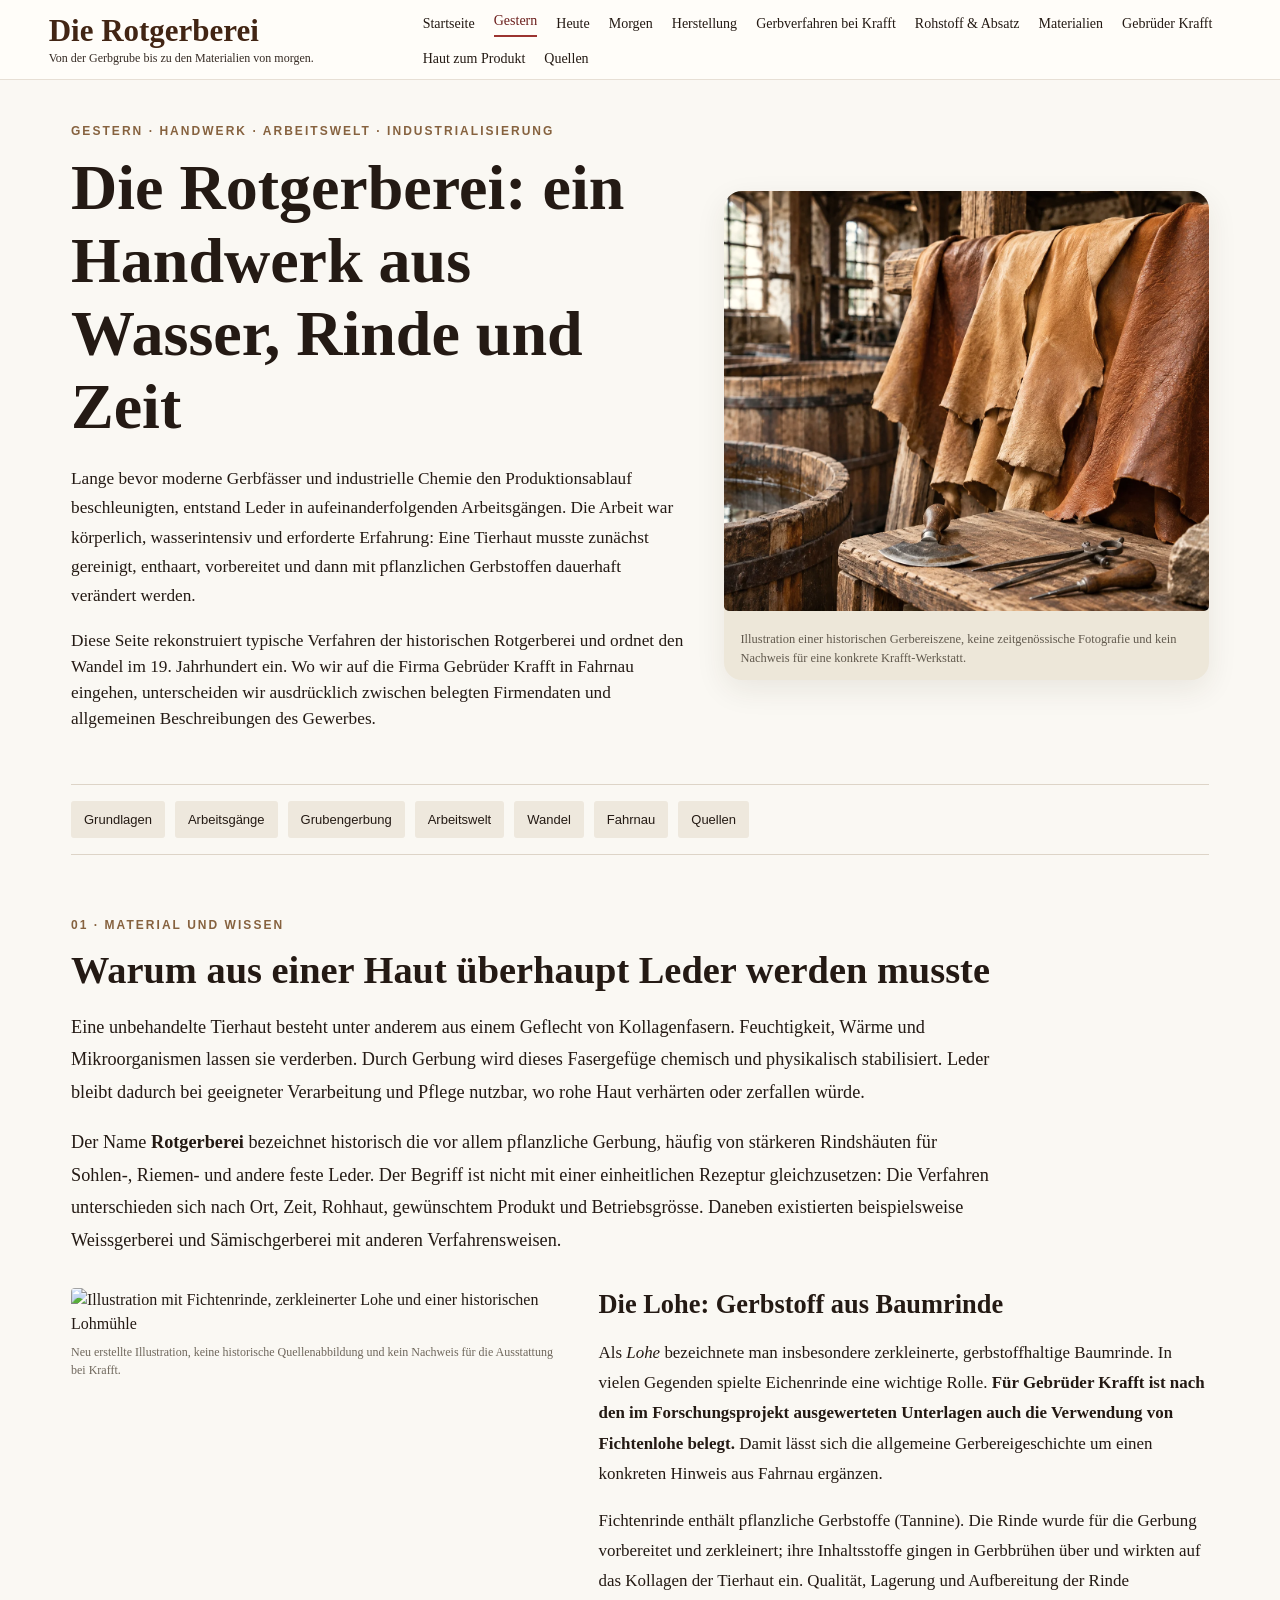
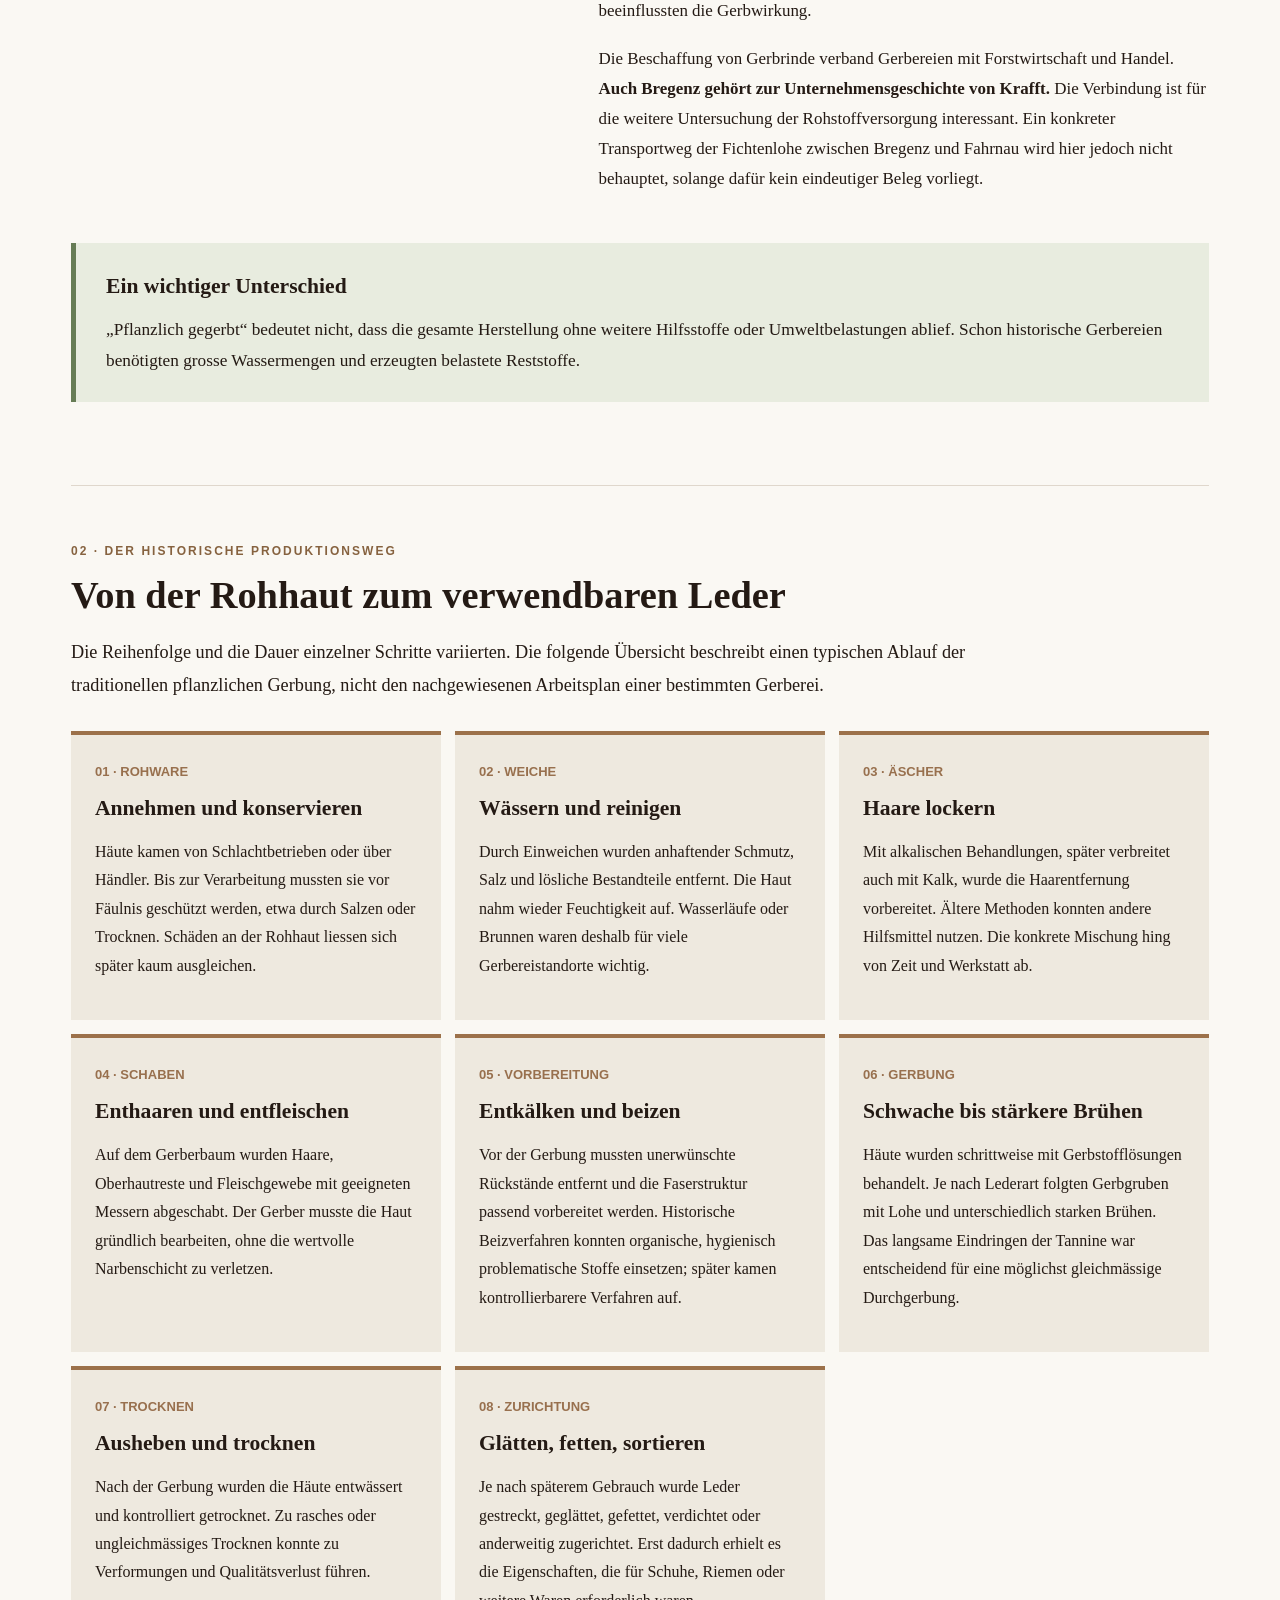
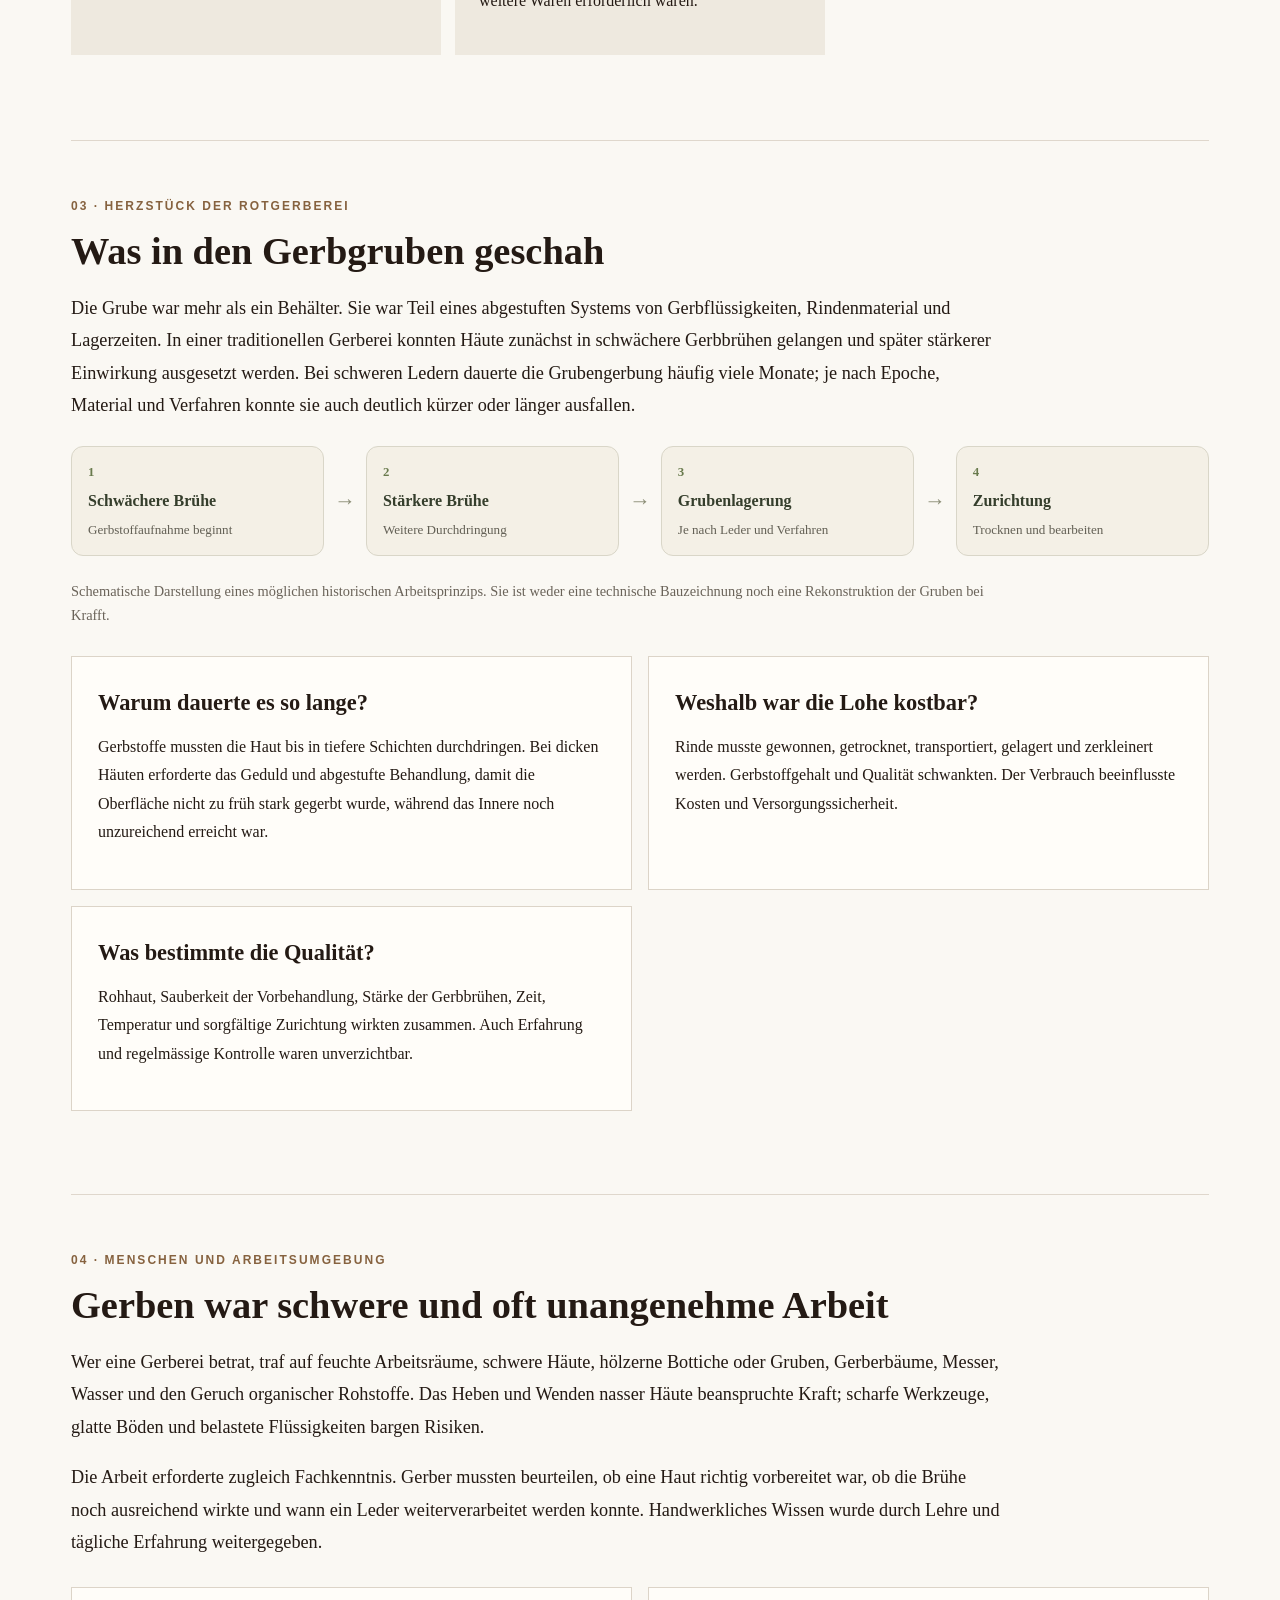
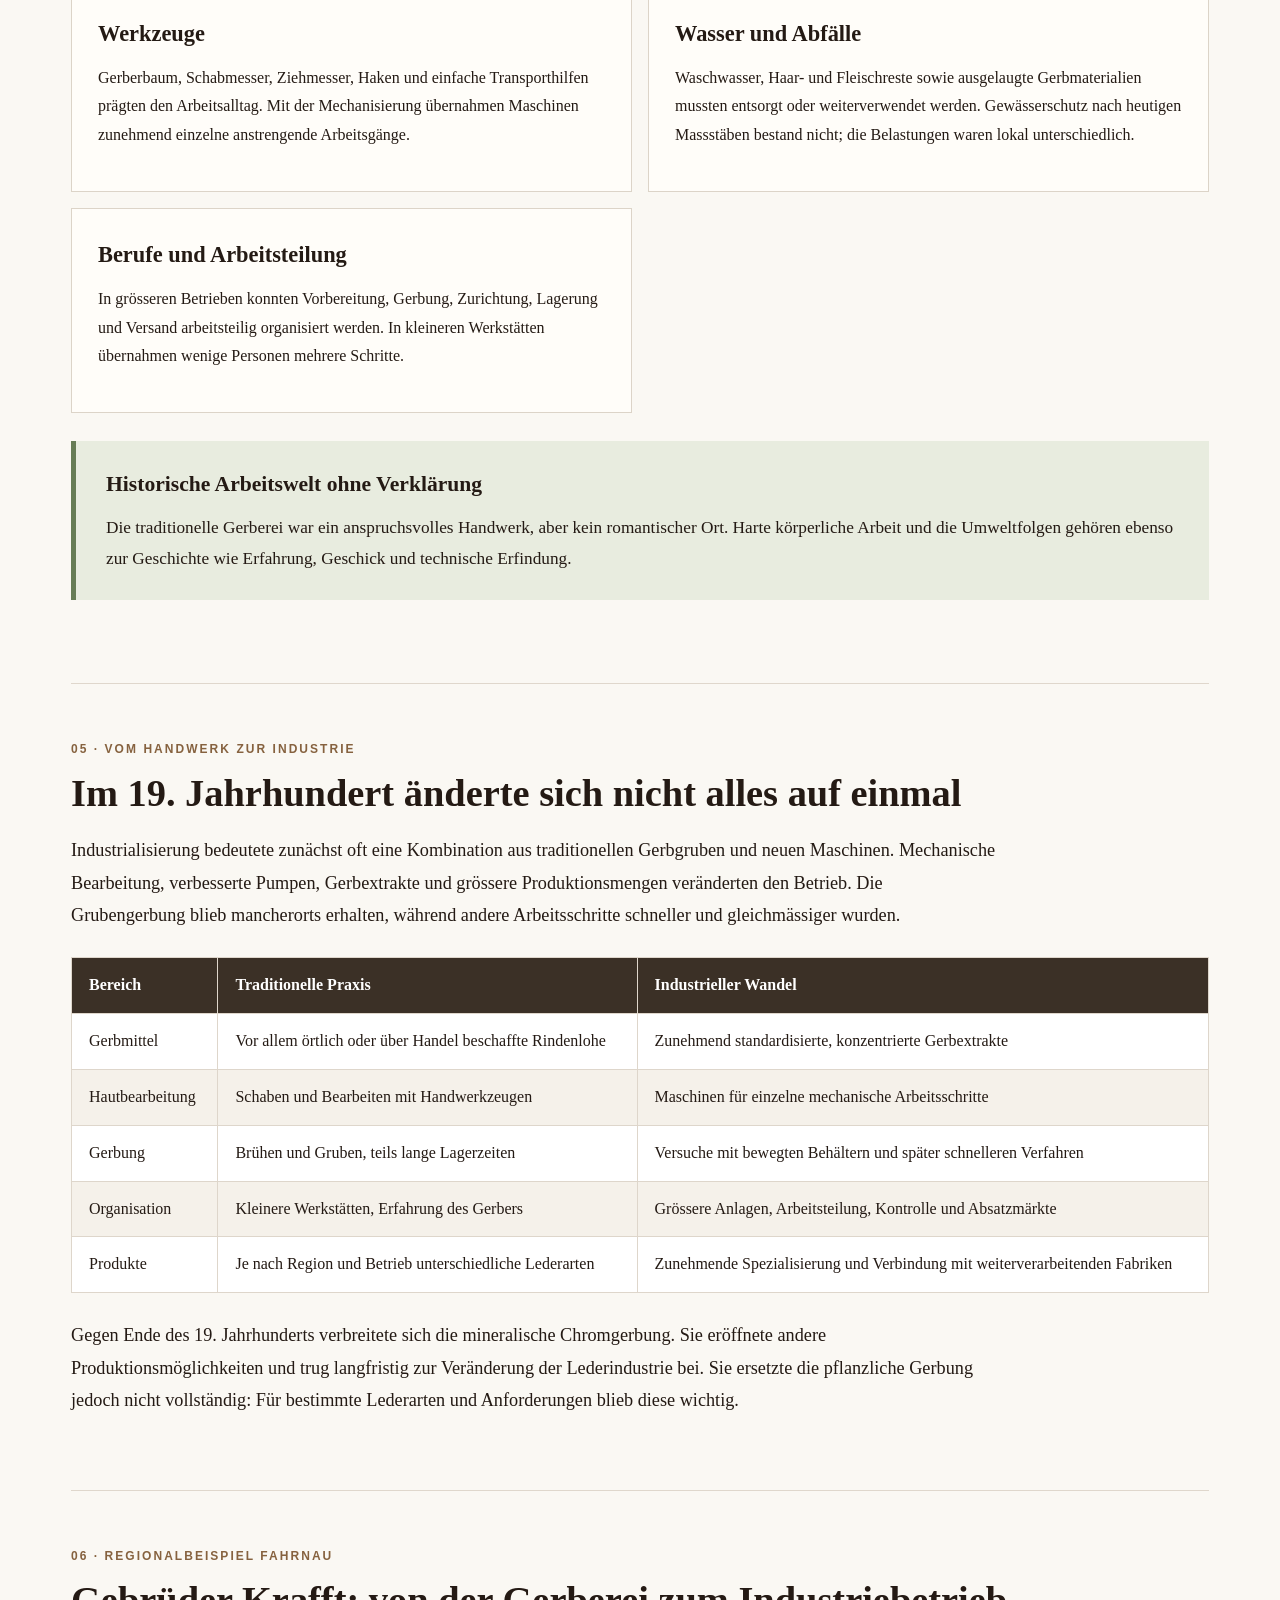
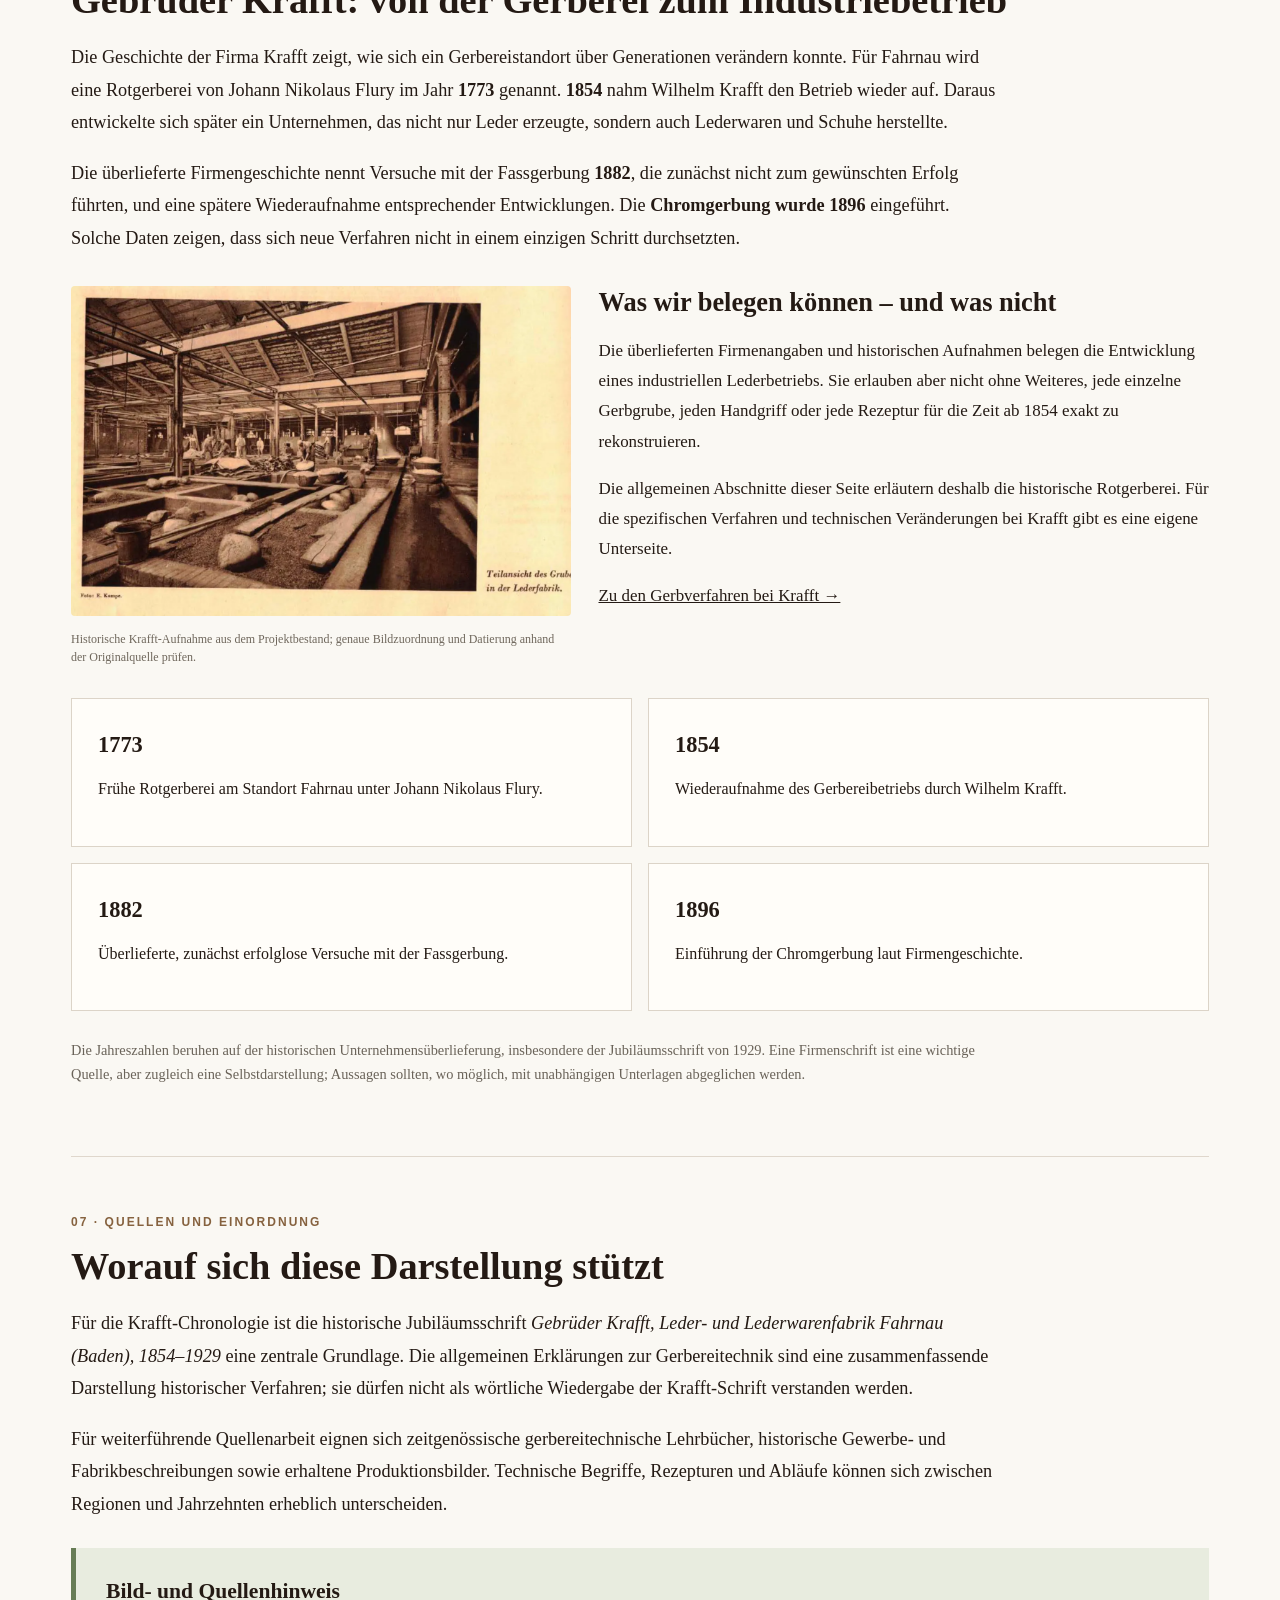
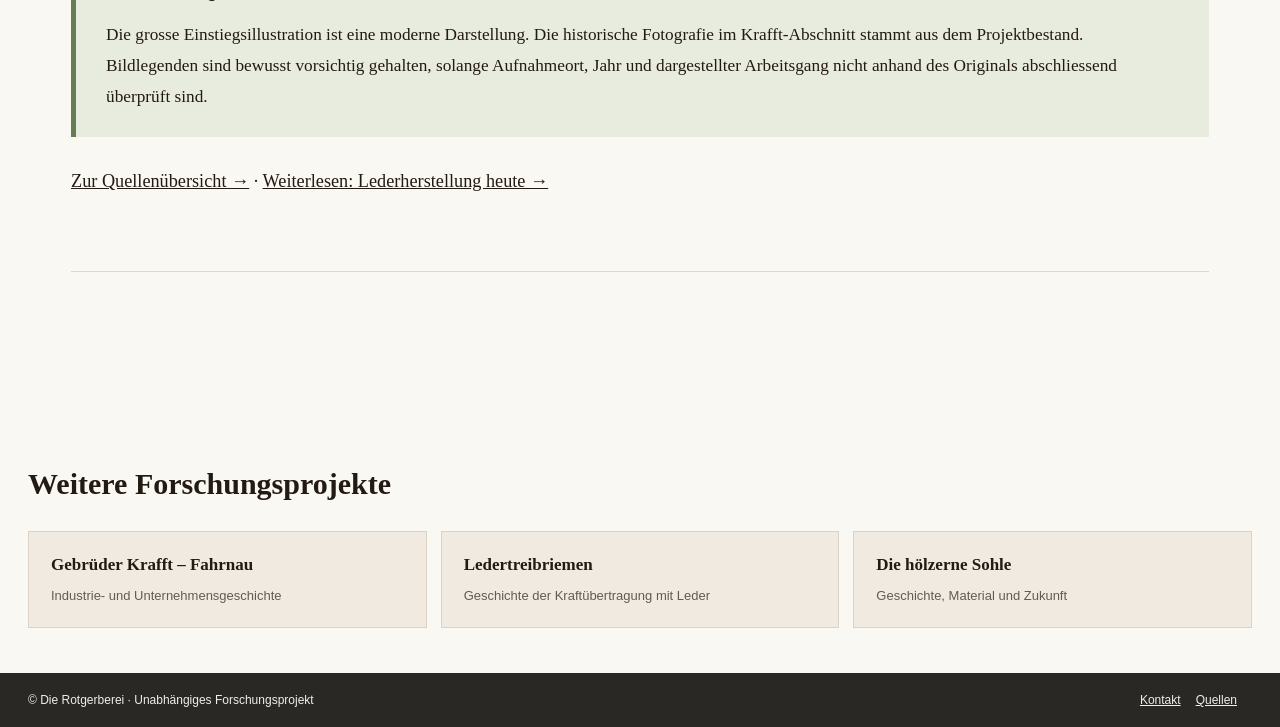
==== commit 689c1e4b: "Add files via upload" ====
--- a/damals.html
+++ b/damals.html
@@ -3,7 +3,7 @@
 <html lang="de"><head><meta charset="utf-8"/><meta content="width=device-width,initial-scale=1" name="viewport"/><title>Gestern | Rotgerberei: Handwerk, Gruben und Industrialisierung</title><meta content="Die historische Rotgerberei: Lohmühle, Äscher, Gerbgruben, Handwerk und Industrialisierung. Mit Quellenkritik und Bezug zu Gebrüder Krafft in Fahrnau." name="description"/><link href="https://rotgerberei.krafft-fahrnau.de/damals.html" rel="canonical"/><link href="style.css?v=20261111-gestern" rel="stylesheet"/></head><body><header><div class="nav"><a class="brand" href="index.html">Die Rotgerberei<small>Von der Gerbgrube bis zu den Materialien von morgen.</small></a><nav aria-label="Hauptnavigation" class="links"><a href="index.html">Startseite</a><a aria-current="page" href="damals.html">Gestern</a><a href="heute.html">Heute</a><a href="zukunft.html">Morgen</a><a href="herstellung.html">Herstellung</a><a href="gerbverfahren-krafft.html">Gerbverfahren bei Krafft</a><a href="rohstoff-absatz.html">Rohstoff &amp; Absatz</a><a href="materialien.html">Materialien</a><a href="krafft.html">Gebrüder Krafft</a><a href="haut-zum-produkt.html">Haut zum Produkt</a><a href="quellen.html">Quellen</a></nav></div></header><main class="content today-page yesterday-page">
 <section class="today-lead yesterday-lead"><div><p class="today-eyebrow">GESTERN · HANDWERK · ARBEITSWELT · INDUSTRIALISIERUNG</p><h1>Die Rotgerberei: ein Handwerk aus Wasser, Rinde und Zeit</h1><p class="today-deck">Lange bevor moderne Gerbfässer und industrielle Chemie den Produktionsablauf beschleunigten, entstand Leder in aufeinanderfolgenden Arbeitsgängen. Die Arbeit war körperlich, wasserintensiv und erforderte Erfahrung: Eine Tierhaut musste zunächst gereinigt, enthaart, vorbereitet und dann mit pflanzlichen Gerbstoffen dauerhaft verändert werden.</p><p>Diese Seite rekonstruiert typische Verfahren der historischen Rotgerberei und ordnet den Wandel im 19. Jahrhundert ein. Wo wir auf die Firma Gebrüder Krafft in Fahrnau eingehen, unterscheiden wir ausdrücklich zwischen belegten Firmendaten und allgemeinen Beschreibungen des Gewerbes.</p></div><figure class="yesterday-hero-photo"><img alt="Historisch anmutende Illustration einer traditionellen Gerberei mit Lederhäuten" src="assets/gestern-illustration.webp"/><figcaption>Illustration einer historischen Gerbereiszene, keine zeitgenössische Fotografie und kein Nachweis für eine konkrete Krafft-Werkstatt.</figcaption></figure></section>
 <nav aria-label="Inhalt dieser Seite" class="today-toc"><a href="#grundlagen">Grundlagen</a><a href="#ablauf">Arbeitsgänge</a><a href="#gruben">Grubengerbung</a><a href="#arbeitswelt">Arbeitswelt</a><a href="#wandel">Wandel</a><a href="#krafft-gestern">Fahrnau</a><a href="#quellen-gestern">Quellen</a></nav>
-<section class="today-section" id="grundlagen"><p class="today-eyebrow">01 · MATERIAL UND WISSEN</p><h2>Warum aus einer Haut überhaupt Leder werden musste</h2><p>Eine unbehandelte Tierhaut besteht unter anderem aus einem Geflecht von Kollagenfasern. Feuchtigkeit, Wärme und Mikroorganismen lassen sie verderben. Durch Gerbung wird dieses Fasergefüge chemisch und physikalisch stabilisiert. Leder bleibt dadurch bei geeigneter Verarbeitung und Pflege nutzbar, wo rohe Haut verhärten oder zerfallen würde.</p><p>Der Name <strong>Rotgerberei</strong> bezeichnet historisch die vor allem pflanzliche Gerbung, häufig von stärkeren Rindshäuten für Sohlen-, Riemen- und andere feste Leder. Der Begriff ist nicht mit einer einheitlichen Rezeptur gleichzusetzen: Die Verfahren unterschieden sich nach Ort, Zeit, Rohhaut, gewünschtem Produkt und Betriebsgrösse. Daneben existierten beispielsweise Weissgerberei und Sämischgerberei mit anderen Verfahrensweisen.</p><div class="today-feature"><div class="today-photo"><img alt="Illustrative Darstellung pflanzlicher Rohstoffe" src="assets/pflanzen-illustration.webp"/><small>Illustration, keine historische Quellenabbildung.</small></div><div><h3>Die Lohe: Gerbstoff aus Pflanzen</h3><p>Als <em>Lohe</em> bezeichnete man insbesondere zerkleinerte gerbstoffhaltige Rinde. Eichenrinde spielte in Mitteleuropa eine grosse Rolle. Auch andere Rinden und Hölzer konnten Gerbstoffe liefern. Die wasserlöslichen pflanzlichen Tannine gelangten über die Gerbflüssigkeit in die Haut und wechselwirkten mit deren Kollagen.</p><p>Für den Betrieb war die Qualität des Gerbmaterials wichtig: Herkunft, Lagerung, Zerkleinerung und Auslaugung beeinflussten die Wirksamkeit. Die Beschaffung von Lohe verband Gerbereien mit Waldwirtschaft, Handel und Transport.</p></div></div><div class="today-insight"><strong>Ein wichtiger Unterschied</strong><p>„Pflanzlich gegerbt“ bedeutet nicht, dass die gesamte Herstellung ohne weitere Hilfsstoffe oder Umweltbelastungen ablief. Schon historische Gerbereien benötigten grosse Wassermengen und erzeugten belastete Reststoffe.</p></div></section>
+<section class="today-section" id="grundlagen"><p class="today-eyebrow">01 · MATERIAL UND WISSEN</p><h2>Warum aus einer Haut überhaupt Leder werden musste</h2><p>Eine unbehandelte Tierhaut besteht unter anderem aus einem Geflecht von Kollagenfasern. Feuchtigkeit, Wärme und Mikroorganismen lassen sie verderben. Durch Gerbung wird dieses Fasergefüge chemisch und physikalisch stabilisiert. Leder bleibt dadurch bei geeigneter Verarbeitung und Pflege nutzbar, wo rohe Haut verhärten oder zerfallen würde.</p><p>Der Name <strong>Rotgerberei</strong> bezeichnet historisch die vor allem pflanzliche Gerbung, häufig von stärkeren Rindshäuten für Sohlen-, Riemen- und andere feste Leder. Der Begriff ist nicht mit einer einheitlichen Rezeptur gleichzusetzen: Die Verfahren unterschieden sich nach Ort, Zeit, Rohhaut, gewünschtem Produkt und Betriebsgrösse. Daneben existierten beispielsweise Weissgerberei und Sämischgerberei mit anderen Verfahrensweisen.</p><div class="today-feature"><div class="today-photo"><img alt="Illustration mit Fichtenrinde, zerkleinerter Lohe und einer historischen Lohmühle" src="assets/fichtenlohe-illustration.webp"/><small>Neu erstellte Illustration, keine historische Quellenabbildung und kein Nachweis für die Ausstattung bei Krafft.</small></div><div><h3>Die Lohe: Gerbstoff aus Baumrinde</h3><p>Als <em>Lohe</em> bezeichnete man insbesondere zerkleinerte, gerbstoffhaltige Baumrinde. In vielen Gegenden spielte Eichenrinde eine wichtige Rolle. <strong>Für Gebrüder Krafft ist nach den im Forschungsprojekt ausgewerteten Unterlagen auch die Verwendung von Fichtenlohe belegt.</strong> Damit lässt sich die allgemeine Gerbereigeschichte um einen konkreten Hinweis aus Fahrnau ergänzen.</p><p>Fichtenrinde enthält pflanzliche Gerbstoffe (Tannine). Die Rinde wurde für die Gerbung vorbereitet und zerkleinert; ihre Inhaltsstoffe gingen in Gerbbrühen über und wirkten auf das Kollagen der Tierhaut ein. Qualität, Lagerung und Aufbereitung der Rinde beeinflussten die Gerbwirkung.</p><p>Die Beschaffung von Gerbrinde verband Gerbereien mit Forstwirtschaft und Handel. <strong>Auch Bregenz gehört zur Unternehmensgeschichte von Krafft.</strong> Die Verbindung ist für die weitere Untersuchung der Rohstoffversorgung interessant. Ein konkreter Transportweg der Fichtenlohe zwischen Bregenz und Fahrnau wird hier jedoch nicht behauptet, solange dafür kein eindeutiger Beleg vorliegt.</p></div></div><div class="today-insight"><strong>Ein wichtiger Unterschied</strong><p>„Pflanzlich gegerbt“ bedeutet nicht, dass die gesamte Herstellung ohne weitere Hilfsstoffe oder Umweltbelastungen ablief. Schon historische Gerbereien benötigten grosse Wassermengen und erzeugten belastete Reststoffe.</p></div></section>
 <section class="today-section" id="ablauf"><p class="today-eyebrow">02 · DER HISTORISCHE PRODUKTIONSWEG</p><h2>Von der Rohhaut zum verwendbaren Leder</h2><p>Die Reihenfolge und die Dauer einzelner Schritte variierten. Die folgende Übersicht beschreibt einen typischen Ablauf der traditionellen pflanzlichen Gerbung, nicht den nachgewiesenen Arbeitsplan einer bestimmten Gerberei.</p><div class="today-process"><article><span>01 · ROHWARE</span><h3>Annehmen und konservieren</h3><p>Häute kamen von Schlachtbetrieben oder über Händler. Bis zur Verarbeitung mussten sie vor Fäulnis geschützt werden, etwa durch Salzen oder Trocknen. Schäden an der Rohhaut liessen sich später kaum ausgleichen.</p></article><article><span>02 · WEICHE</span><h3>Wässern und reinigen</h3><p>Durch Einweichen wurden anhaftender Schmutz, Salz und lösliche Bestandteile entfernt. Die Haut nahm wieder Feuchtigkeit auf. Wasserläufe oder Brunnen waren deshalb für viele Gerbereistandorte wichtig.</p></article><article><span>03 · ÄSCHER</span><h3>Haare lockern</h3><p>Mit alkalischen Behandlungen, später verbreitet auch mit Kalk, wurde die Haarentfernung vorbereitet. Ältere Methoden konnten andere Hilfsmittel nutzen. Die konkrete Mischung hing von Zeit und Werkstatt ab.</p></article><article><span>04 · SCHABEN</span><h3>Enthaaren und entfleischen</h3><p>Auf dem Gerberbaum wurden Haare, Oberhautreste und Fleischgewebe mit geeigneten Messern abgeschabt. Der Gerber musste die Haut gründlich bearbeiten, ohne die wertvolle Narbenschicht zu verletzen.</p></article><article><span>05 · VORBEREITUNG</span><h3>Entkälken und beizen</h3><p>Vor der Gerbung mussten unerwünschte Rückstände entfernt und die Faserstruktur passend vorbereitet werden. Historische Beizverfahren konnten organische, hygienisch problematische Stoffe einsetzen; später kamen kontrollierbarere Verfahren auf.</p></article><article><span>06 · GERBUNG</span><h3>Schwache bis stärkere Brühen</h3><p>Häute wurden schrittweise mit Gerbstofflösungen behandelt. Je nach Lederart folgten Gerbgruben mit Lohe und unterschiedlich starken Brühen. Das langsame Eindringen der Tannine war entscheidend für eine möglichst gleichmässige Durchgerbung.</p></article><article><span>07 · TROCKNEN</span><h3>Ausheben und trocknen</h3><p>Nach der Gerbung wurden die Häute entwässert und kontrolliert getrocknet. Zu rasches oder ungleichmässiges Trocknen konnte zu Verformungen und Qualitätsverlust führen.</p></article><article><span>08 · ZURICHTUNG</span><h3>Glätten, fetten, sortieren</h3><p>Je nach späterem Gebrauch wurde Leder gestreckt, geglättet, gefettet, verdichtet oder anderweitig zugerichtet. Erst dadurch erhielt es die Eigenschaften, die für Schuhe, Riemen oder weitere Waren erforderlich waren.</p></article></div></section>
 <section class="today-section" id="gruben"><p class="today-eyebrow">03 · HERZSTÜCK DER ROTGERBEREI</p><h2>Was in den Gerbgruben geschah</h2><p>Die Grube war mehr als ein Behälter. Sie war Teil eines abgestuften Systems von Gerbflüssigkeiten, Rindenmaterial und Lagerzeiten. In einer traditionellen Gerberei konnten Häute zunächst in schwächere Gerbbrühen gelangen und später stärkerer Einwirkung ausgesetzt werden. Bei schweren Ledern dauerte die Grubengerbung häufig viele Monate; je nach Epoche, Material und Verfahren konnte sie auch deutlich kürzer oder länger ausfallen.</p><div aria-label="Schematischer Weg durch die historische Gerbung: schwächere Gerbbrühe, stärkere Gerbbrühe, Gerbgrube mit Lohe, Trocknung" class="yesterday-diagram" role="img"><div><b>1</b><strong>Schwächere Brühe</strong><span>Gerbstoffaufnahme beginnt</span></div><span class="yesterday-arrow">→</span><div><b>2</b><strong>Stärkere Brühe</strong><span>Weitere Durchdringung</span></div><span class="yesterday-arrow">→</span><div><b>3</b><strong>Grubenlagerung</strong><span>Je nach Leder und Verfahren</span></div><span class="yesterday-arrow">→</span><div><b>4</b><strong>Zurichtung</strong><span>Trocknen und bearbeiten</span></div></div><p class="today-note">Schematische Darstellung eines möglichen historischen Arbeitsprinzips. Sie ist weder eine technische Bauzeichnung noch eine Rekonstruktion der Gruben bei Krafft.</p><div class="today-tiles"><article><h3>Warum dauerte es so lange?</h3><p>Gerbstoffe mussten die Haut bis in tiefere Schichten durchdringen. Bei dicken Häuten erforderte das Geduld und abgestufte Behandlung, damit die Oberfläche nicht zu früh stark gegerbt wurde, während das Innere noch unzureichend erreicht war.</p></article><article><h3>Weshalb war die Lohe kostbar?</h3><p>Rinde musste gewonnen, getrocknet, transportiert, gelagert und zerkleinert werden. Gerbstoffgehalt und Qualität schwankten. Der Verbrauch beeinflusste Kosten und Versorgungssicherheit.</p></article><article><h3>Was bestimmte die Qualität?</h3><p>Rohhaut, Sauberkeit der Vorbehandlung, Stärke der Gerbbrühen, Zeit, Temperatur und sorgfältige Zurichtung wirkten zusammen. Auch Erfahrung und regelmässige Kontrolle waren unverzichtbar.</p></article></div></section>
 <section class="today-section" id="arbeitswelt"><p class="today-eyebrow">04 · MENSCHEN UND ARBEITSUMGEBUNG</p><h2>Gerben war schwere und oft unangenehme Arbeit</h2><p>Wer eine Gerberei betrat, traf auf feuchte Arbeitsräume, schwere Häute, hölzerne Bottiche oder Gruben, Gerberbäume, Messer, Wasser und den Geruch organischer Rohstoffe. Das Heben und Wenden nasser Häute beanspruchte Kraft; scharfe Werkzeuge, glatte Böden und belastete Flüssigkeiten bargen Risiken.</p><p>Die Arbeit erforderte zugleich Fachkenntnis. Gerber mussten beurteilen, ob eine Haut richtig vorbereitet war, ob die Brühe noch ausreichend wirkte und wann ein Leder weiterverarbeitet werden konnte. Handwerkliches Wissen wurde durch Lehre und tägliche Erfahrung weitergegeben.</p><div class="today-tiles"><article><h3>Werkzeuge</h3><p>Gerberbaum, Schabmesser, Ziehmesser, Haken und einfache Transporthilfen prägten den Arbeitsalltag. Mit der Mechanisierung übernahmen Maschinen zunehmend einzelne anstrengende Arbeitsgänge.</p></article><article><h3>Wasser und Abfälle</h3><p>Waschwasser, Haar- und Fleischreste sowie ausgelaugte Gerbmaterialien mussten entsorgt oder weiterverwendet werden. Gewässerschutz nach heutigen Massstäben bestand nicht; die Belastungen waren lokal unterschiedlich.</p></article><article><h3>Berufe und Arbeitsteilung</h3><p>In grösseren Betrieben konnten Vorbereitung, Gerbung, Zurichtung, Lagerung und Versand arbeitsteilig organisiert werden. In kleineren Werkstätten übernahmen wenige Personen mehrere Schritte.</p></article></div><div class="today-insight"><strong>Historische Arbeitswelt ohne Verklärung</strong><p>Die traditionelle Gerberei war ein anspruchsvolles Handwerk, aber kein romantischer Ort. Harte körperliche Arbeit und die Umweltfolgen gehören ebenso zur Geschichte wie Erfahrung, Geschick und technische Erfindung.</p></div></section>
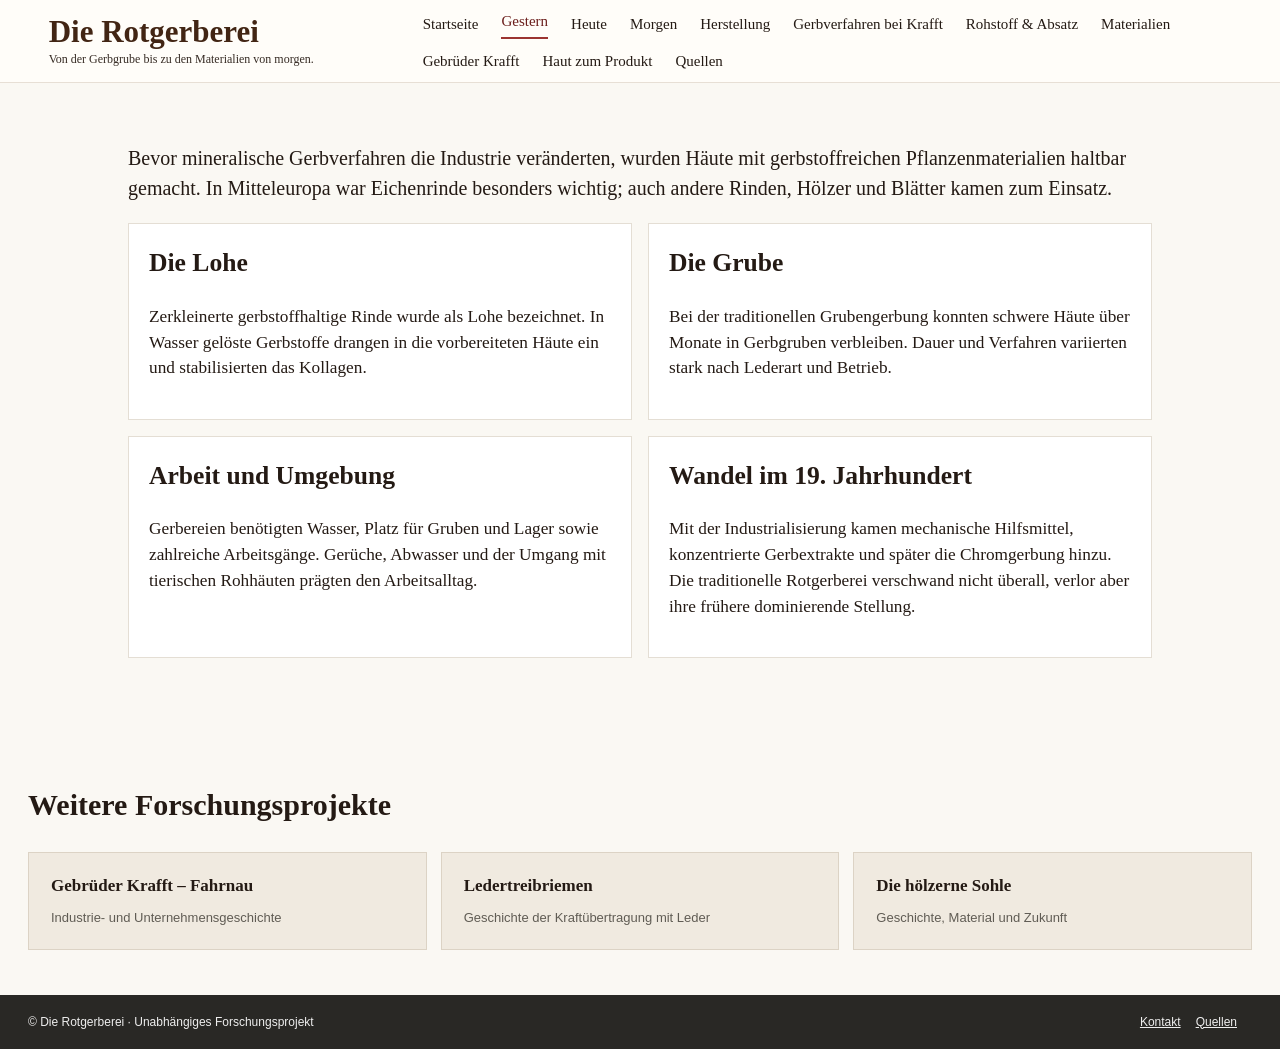
==== commit 8b360194: "Add files via upload" ====
--- a/damals.html
+++ b/damals.html
@@ -1,13 +1,2 @@
 <!DOCTYPE html>
-
-<html lang="de"><head><meta charset="utf-8"/><meta content="width=device-width,initial-scale=1" name="viewport"/><title>Gestern | Rotgerberei: Handwerk, Gruben und Industrialisierung</title><meta content="Die historische Rotgerberei: Lohmühle, Äscher, Gerbgruben, Handwerk und Industrialisierung. Mit Quellenkritik und Bezug zu Gebrüder Krafft in Fahrnau." name="description"/><link href="https://rotgerberei.krafft-fahrnau.de/damals.html" rel="canonical"/><link href="style.css?v=20261111-gestern" rel="stylesheet"/></head><body><header><div class="nav"><a class="brand" href="index.html">Die Rotgerberei<small>Von der Gerbgrube bis zu den Materialien von morgen.</small></a><nav aria-label="Hauptnavigation" class="links"><a href="index.html">Startseite</a><a aria-current="page" href="damals.html">Gestern</a><a href="heute.html">Heute</a><a href="zukunft.html">Morgen</a><a href="herstellung.html">Herstellung</a><a href="gerbverfahren-krafft.html">Gerbverfahren bei Krafft</a><a href="rohstoff-absatz.html">Rohstoff &amp; Absatz</a><a href="materialien.html">Materialien</a><a href="krafft.html">Gebrüder Krafft</a><a href="haut-zum-produkt.html">Haut zum Produkt</a><a href="quellen.html">Quellen</a></nav></div></header><main class="content today-page yesterday-page">
-<section class="today-lead yesterday-lead"><div><p class="today-eyebrow">GESTERN · HANDWERK · ARBEITSWELT · INDUSTRIALISIERUNG</p><h1>Die Rotgerberei: ein Handwerk aus Wasser, Rinde und Zeit</h1><p class="today-deck">Lange bevor moderne Gerbfässer und industrielle Chemie den Produktionsablauf beschleunigten, entstand Leder in aufeinanderfolgenden Arbeitsgängen. Die Arbeit war körperlich, wasserintensiv und erforderte Erfahrung: Eine Tierhaut musste zunächst gereinigt, enthaart, vorbereitet und dann mit pflanzlichen Gerbstoffen dauerhaft verändert werden.</p><p>Diese Seite rekonstruiert typische Verfahren der historischen Rotgerberei und ordnet den Wandel im 19. Jahrhundert ein. Wo wir auf die Firma Gebrüder Krafft in Fahrnau eingehen, unterscheiden wir ausdrücklich zwischen belegten Firmendaten und allgemeinen Beschreibungen des Gewerbes.</p></div><figure class="yesterday-hero-photo"><img alt="Historisch anmutende Illustration einer traditionellen Gerberei mit Lederhäuten" src="assets/gestern-illustration.webp"/><figcaption>Illustration einer historischen Gerbereiszene, keine zeitgenössische Fotografie und kein Nachweis für eine konkrete Krafft-Werkstatt.</figcaption></figure></section>
-<nav aria-label="Inhalt dieser Seite" class="today-toc"><a href="#grundlagen">Grundlagen</a><a href="#ablauf">Arbeitsgänge</a><a href="#gruben">Grubengerbung</a><a href="#arbeitswelt">Arbeitswelt</a><a href="#wandel">Wandel</a><a href="#krafft-gestern">Fahrnau</a><a href="#quellen-gestern">Quellen</a></nav>
-<section class="today-section" id="grundlagen"><p class="today-eyebrow">01 · MATERIAL UND WISSEN</p><h2>Warum aus einer Haut überhaupt Leder werden musste</h2><p>Eine unbehandelte Tierhaut besteht unter anderem aus einem Geflecht von Kollagenfasern. Feuchtigkeit, Wärme und Mikroorganismen lassen sie verderben. Durch Gerbung wird dieses Fasergefüge chemisch und physikalisch stabilisiert. Leder bleibt dadurch bei geeigneter Verarbeitung und Pflege nutzbar, wo rohe Haut verhärten oder zerfallen würde.</p><p>Der Name <strong>Rotgerberei</strong> bezeichnet historisch die vor allem pflanzliche Gerbung, häufig von stärkeren Rindshäuten für Sohlen-, Riemen- und andere feste Leder. Der Begriff ist nicht mit einer einheitlichen Rezeptur gleichzusetzen: Die Verfahren unterschieden sich nach Ort, Zeit, Rohhaut, gewünschtem Produkt und Betriebsgrösse. Daneben existierten beispielsweise Weissgerberei und Sämischgerberei mit anderen Verfahrensweisen.</p><div class="today-feature"><div class="today-photo"><img alt="Illustration mit Fichtenrinde, zerkleinerter Lohe und einer historischen Lohmühle" src="assets/fichtenlohe-illustration.webp"/><small>Neu erstellte Illustration, keine historische Quellenabbildung und kein Nachweis für die Ausstattung bei Krafft.</small></div><div><h3>Die Lohe: Gerbstoff aus Baumrinde</h3><p>Als <em>Lohe</em> bezeichnete man insbesondere zerkleinerte, gerbstoffhaltige Baumrinde. In vielen Gegenden spielte Eichenrinde eine wichtige Rolle. <strong>Für Gebrüder Krafft ist nach den im Forschungsprojekt ausgewerteten Unterlagen auch die Verwendung von Fichtenlohe belegt.</strong> Damit lässt sich die allgemeine Gerbereigeschichte um einen konkreten Hinweis aus Fahrnau ergänzen.</p><p>Fichtenrinde enthält pflanzliche Gerbstoffe (Tannine). Die Rinde wurde für die Gerbung vorbereitet und zerkleinert; ihre Inhaltsstoffe gingen in Gerbbrühen über und wirkten auf das Kollagen der Tierhaut ein. Qualität, Lagerung und Aufbereitung der Rinde beeinflussten die Gerbwirkung.</p><p>Die Beschaffung von Gerbrinde verband Gerbereien mit Forstwirtschaft und Handel. <strong>Auch Bregenz gehört zur Unternehmensgeschichte von Krafft.</strong> Die Verbindung ist für die weitere Untersuchung der Rohstoffversorgung interessant. Ein konkreter Transportweg der Fichtenlohe zwischen Bregenz und Fahrnau wird hier jedoch nicht behauptet, solange dafür kein eindeutiger Beleg vorliegt.</p></div></div><div class="today-insight"><strong>Ein wichtiger Unterschied</strong><p>„Pflanzlich gegerbt“ bedeutet nicht, dass die gesamte Herstellung ohne weitere Hilfsstoffe oder Umweltbelastungen ablief. Schon historische Gerbereien benötigten grosse Wassermengen und erzeugten belastete Reststoffe.</p></div></section>
-<section class="today-section" id="ablauf"><p class="today-eyebrow">02 · DER HISTORISCHE PRODUKTIONSWEG</p><h2>Von der Rohhaut zum verwendbaren Leder</h2><p>Die Reihenfolge und die Dauer einzelner Schritte variierten. Die folgende Übersicht beschreibt einen typischen Ablauf der traditionellen pflanzlichen Gerbung, nicht den nachgewiesenen Arbeitsplan einer bestimmten Gerberei.</p><div class="today-process"><article><span>01 · ROHWARE</span><h3>Annehmen und konservieren</h3><p>Häute kamen von Schlachtbetrieben oder über Händler. Bis zur Verarbeitung mussten sie vor Fäulnis geschützt werden, etwa durch Salzen oder Trocknen. Schäden an der Rohhaut liessen sich später kaum ausgleichen.</p></article><article><span>02 · WEICHE</span><h3>Wässern und reinigen</h3><p>Durch Einweichen wurden anhaftender Schmutz, Salz und lösliche Bestandteile entfernt. Die Haut nahm wieder Feuchtigkeit auf. Wasserläufe oder Brunnen waren deshalb für viele Gerbereistandorte wichtig.</p></article><article><span>03 · ÄSCHER</span><h3>Haare lockern</h3><p>Mit alkalischen Behandlungen, später verbreitet auch mit Kalk, wurde die Haarentfernung vorbereitet. Ältere Methoden konnten andere Hilfsmittel nutzen. Die konkrete Mischung hing von Zeit und Werkstatt ab.</p></article><article><span>04 · SCHABEN</span><h3>Enthaaren und entfleischen</h3><p>Auf dem Gerberbaum wurden Haare, Oberhautreste und Fleischgewebe mit geeigneten Messern abgeschabt. Der Gerber musste die Haut gründlich bearbeiten, ohne die wertvolle Narbenschicht zu verletzen.</p></article><article><span>05 · VORBEREITUNG</span><h3>Entkälken und beizen</h3><p>Vor der Gerbung mussten unerwünschte Rückstände entfernt und die Faserstruktur passend vorbereitet werden. Historische Beizverfahren konnten organische, hygienisch problematische Stoffe einsetzen; später kamen kontrollierbarere Verfahren auf.</p></article><article><span>06 · GERBUNG</span><h3>Schwache bis stärkere Brühen</h3><p>Häute wurden schrittweise mit Gerbstofflösungen behandelt. Je nach Lederart folgten Gerbgruben mit Lohe und unterschiedlich starken Brühen. Das langsame Eindringen der Tannine war entscheidend für eine möglichst gleichmässige Durchgerbung.</p></article><article><span>07 · TROCKNEN</span><h3>Ausheben und trocknen</h3><p>Nach der Gerbung wurden die Häute entwässert und kontrolliert getrocknet. Zu rasches oder ungleichmässiges Trocknen konnte zu Verformungen und Qualitätsverlust führen.</p></article><article><span>08 · ZURICHTUNG</span><h3>Glätten, fetten, sortieren</h3><p>Je nach späterem Gebrauch wurde Leder gestreckt, geglättet, gefettet, verdichtet oder anderweitig zugerichtet. Erst dadurch erhielt es die Eigenschaften, die für Schuhe, Riemen oder weitere Waren erforderlich waren.</p></article></div></section>
-<section class="today-section" id="gruben"><p class="today-eyebrow">03 · HERZSTÜCK DER ROTGERBEREI</p><h2>Was in den Gerbgruben geschah</h2><p>Die Grube war mehr als ein Behälter. Sie war Teil eines abgestuften Systems von Gerbflüssigkeiten, Rindenmaterial und Lagerzeiten. In einer traditionellen Gerberei konnten Häute zunächst in schwächere Gerbbrühen gelangen und später stärkerer Einwirkung ausgesetzt werden. Bei schweren Ledern dauerte die Grubengerbung häufig viele Monate; je nach Epoche, Material und Verfahren konnte sie auch deutlich kürzer oder länger ausfallen.</p><div aria-label="Schematischer Weg durch die historische Gerbung: schwächere Gerbbrühe, stärkere Gerbbrühe, Gerbgrube mit Lohe, Trocknung" class="yesterday-diagram" role="img"><div><b>1</b><strong>Schwächere Brühe</strong><span>Gerbstoffaufnahme beginnt</span></div><span class="yesterday-arrow">→</span><div><b>2</b><strong>Stärkere Brühe</strong><span>Weitere Durchdringung</span></div><span class="yesterday-arrow">→</span><div><b>3</b><strong>Grubenlagerung</strong><span>Je nach Leder und Verfahren</span></div><span class="yesterday-arrow">→</span><div><b>4</b><strong>Zurichtung</strong><span>Trocknen und bearbeiten</span></div></div><p class="today-note">Schematische Darstellung eines möglichen historischen Arbeitsprinzips. Sie ist weder eine technische Bauzeichnung noch eine Rekonstruktion der Gruben bei Krafft.</p><div class="today-tiles"><article><h3>Warum dauerte es so lange?</h3><p>Gerbstoffe mussten die Haut bis in tiefere Schichten durchdringen. Bei dicken Häuten erforderte das Geduld und abgestufte Behandlung, damit die Oberfläche nicht zu früh stark gegerbt wurde, während das Innere noch unzureichend erreicht war.</p></article><article><h3>Weshalb war die Lohe kostbar?</h3><p>Rinde musste gewonnen, getrocknet, transportiert, gelagert und zerkleinert werden. Gerbstoffgehalt und Qualität schwankten. Der Verbrauch beeinflusste Kosten und Versorgungssicherheit.</p></article><article><h3>Was bestimmte die Qualität?</h3><p>Rohhaut, Sauberkeit der Vorbehandlung, Stärke der Gerbbrühen, Zeit, Temperatur und sorgfältige Zurichtung wirkten zusammen. Auch Erfahrung und regelmässige Kontrolle waren unverzichtbar.</p></article></div></section>
-<section class="today-section" id="arbeitswelt"><p class="today-eyebrow">04 · MENSCHEN UND ARBEITSUMGEBUNG</p><h2>Gerben war schwere und oft unangenehme Arbeit</h2><p>Wer eine Gerberei betrat, traf auf feuchte Arbeitsräume, schwere Häute, hölzerne Bottiche oder Gruben, Gerberbäume, Messer, Wasser und den Geruch organischer Rohstoffe. Das Heben und Wenden nasser Häute beanspruchte Kraft; scharfe Werkzeuge, glatte Böden und belastete Flüssigkeiten bargen Risiken.</p><p>Die Arbeit erforderte zugleich Fachkenntnis. Gerber mussten beurteilen, ob eine Haut richtig vorbereitet war, ob die Brühe noch ausreichend wirkte und wann ein Leder weiterverarbeitet werden konnte. Handwerkliches Wissen wurde durch Lehre und tägliche Erfahrung weitergegeben.</p><div class="today-tiles"><article><h3>Werkzeuge</h3><p>Gerberbaum, Schabmesser, Ziehmesser, Haken und einfache Transporthilfen prägten den Arbeitsalltag. Mit der Mechanisierung übernahmen Maschinen zunehmend einzelne anstrengende Arbeitsgänge.</p></article><article><h3>Wasser und Abfälle</h3><p>Waschwasser, Haar- und Fleischreste sowie ausgelaugte Gerbmaterialien mussten entsorgt oder weiterverwendet werden. Gewässerschutz nach heutigen Massstäben bestand nicht; die Belastungen waren lokal unterschiedlich.</p></article><article><h3>Berufe und Arbeitsteilung</h3><p>In grösseren Betrieben konnten Vorbereitung, Gerbung, Zurichtung, Lagerung und Versand arbeitsteilig organisiert werden. In kleineren Werkstätten übernahmen wenige Personen mehrere Schritte.</p></article></div><div class="today-insight"><strong>Historische Arbeitswelt ohne Verklärung</strong><p>Die traditionelle Gerberei war ein anspruchsvolles Handwerk, aber kein romantischer Ort. Harte körperliche Arbeit und die Umweltfolgen gehören ebenso zur Geschichte wie Erfahrung, Geschick und technische Erfindung.</p></div></section>
-<section class="today-section" id="wandel"><p class="today-eyebrow">05 · VOM HANDWERK ZUR INDUSTRIE</p><h2>Im 19. Jahrhundert änderte sich nicht alles auf einmal</h2><p>Industrialisierung bedeutete zunächst oft eine Kombination aus traditionellen Gerbgruben und neuen Maschinen. Mechanische Bearbeitung, verbesserte Pumpen, Gerbextrakte und grössere Produktionsmengen veränderten den Betrieb. Die Grubengerbung blieb mancherorts erhalten, während andere Arbeitsschritte schneller und gleichmässiger wurden.</p><div class="today-tablewrap"><table class="today-table"><thead><tr><th>Bereich</th><th>Traditionelle Praxis</th><th>Industrieller Wandel</th></tr></thead><tbody><tr><td>Gerbmittel</td><td>Vor allem örtlich oder über Handel beschaffte Rindenlohe</td><td>Zunehmend standardisierte, konzentrierte Gerbextrakte</td></tr><tr><td>Hautbearbeitung</td><td>Schaben und Bearbeiten mit Handwerkzeugen</td><td>Maschinen für einzelne mechanische Arbeitsschritte</td></tr><tr><td>Gerbung</td><td>Brühen und Gruben, teils lange Lagerzeiten</td><td>Versuche mit bewegten Behältern und später schnelleren Verfahren</td></tr><tr><td>Organisation</td><td>Kleinere Werkstätten, Erfahrung des Gerbers</td><td>Grössere Anlagen, Arbeitsteilung, Kontrolle und Absatzmärkte</td></tr><tr><td>Produkte</td><td>Je nach Region und Betrieb unterschiedliche Lederarten</td><td>Zunehmende Spezialisierung und Verbindung mit weiterverarbeitenden Fabriken</td></tr></tbody></table></div><p>Gegen Ende des 19. Jahrhunderts verbreitete sich die mineralische Chromgerbung. Sie eröffnete andere Produktionsmöglichkeiten und trug langfristig zur Veränderung der Lederindustrie bei. Sie ersetzte die pflanzliche Gerbung jedoch nicht vollständig: Für bestimmte Lederarten und Anforderungen blieb diese wichtig.</p></section>
-<section class="today-section" id="krafft-gestern"><p class="today-eyebrow">06 · REGIONALBEISPIEL FAHRNAU</p><h2>Gebrüder Krafft: von der Gerberei zum Industriebetrieb</h2><p>Die Geschichte der Firma Krafft zeigt, wie sich ein Gerbereistandort über Generationen verändern konnte. Für Fahrnau wird eine Rotgerberei von Johann Nikolaus Flury im Jahr <strong>1773</strong> genannt. <strong>1854</strong> nahm Wilhelm Krafft den Betrieb wieder auf. Daraus entwickelte sich später ein Unternehmen, das nicht nur Leder erzeugte, sondern auch Lederwaren und Schuhe herstellte.</p><p>Die überlieferte Firmengeschichte nennt Versuche mit der Fassgerbung <strong>1882</strong>, die zunächst nicht zum gewünschten Erfolg führten, und eine spätere Wiederaufnahme entsprechender Entwicklungen. Die <strong>Chromgerbung wurde 1896</strong> eingeführt. Solche Daten zeigen, dass sich neue Verfahren nicht in einem einzigen Schritt durchsetzten.</p><div class="today-feature"><div class="today-photo"><img alt="Historische Originalaufnahme aus dem Umfeld der Lederfabrik Gebrüder Krafft" src="assets/krafft-original-2.webp"/><small>Historische Krafft-Aufnahme aus dem Projektbestand; genaue Bildzuordnung und Datierung anhand der Originalquelle prüfen.</small></div><div><h3>Was wir belegen können – und was nicht</h3><p>Die überlieferten Firmenangaben und historischen Aufnahmen belegen die Entwicklung eines industriellen Lederbetriebs. Sie erlauben aber nicht ohne Weiteres, jede einzelne Gerbgrube, jeden Handgriff oder jede Rezeptur für die Zeit ab 1854 exakt zu rekonstruieren.</p><p>Die allgemeinen Abschnitte dieser Seite erläutern deshalb die historische Rotgerberei. Für die spezifischen Verfahren und technischen Veränderungen bei Krafft gibt es eine eigene Unterseite.</p><p><a href="gerbverfahren-krafft.html">Zu den Gerbverfahren bei Krafft →</a></p></div></div><div class="today-tiles"><article><h3>1773</h3><p>Frühe Rotgerberei am Standort Fahrnau unter Johann Nikolaus Flury.</p></article><article><h3>1854</h3><p>Wiederaufnahme des Gerbereibetriebs durch Wilhelm Krafft.</p></article><article><h3>1882</h3><p>Überlieferte, zunächst erfolglose Versuche mit der Fassgerbung.</p></article><article><h3>1896</h3><p>Einführung der Chromgerbung laut Firmengeschichte.</p></article></div><p class="today-note">Die Jahreszahlen beruhen auf der historischen Unternehmensüberlieferung, insbesondere der Jubiläumsschrift von 1929. Eine Firmenschrift ist eine wichtige Quelle, aber zugleich eine Selbstdarstellung; Aussagen sollten, wo möglich, mit unabhängigen Unterlagen abgeglichen werden.</p></section>
-<section class="today-section" id="quellen-gestern"><p class="today-eyebrow">07 · QUELLEN UND EINORDNUNG</p><h2>Worauf sich diese Darstellung stützt</h2><p>Für die Krafft-Chronologie ist die historische Jubiläumsschrift <em>Gebrüder Krafft, Leder- und Lederwarenfabrik Fahrnau (Baden), 1854–1929</em> eine zentrale Grundlage. Die allgemeinen Erklärungen zur Gerbereitechnik sind eine zusammenfassende Darstellung historischer Verfahren; sie dürfen nicht als wörtliche Wiedergabe der Krafft-Schrift verstanden werden.</p><p>Für weiterführende Quellenarbeit eignen sich zeitgenössische gerbereitechnische Lehrbücher, historische Gewerbe- und Fabrikbeschreibungen sowie erhaltene Produktionsbilder. Technische Begriffe, Rezepturen und Abläufe können sich zwischen Regionen und Jahrzehnten erheblich unterscheiden.</p><div class="today-insight"><strong>Bild- und Quellenhinweis</strong><p>Die grosse Einstiegsillustration ist eine moderne Darstellung. Die historische Fotografie im Krafft-Abschnitt stammt aus dem Projektbestand. Bildlegenden sind bewusst vorsichtig gehalten, solange Aufnahmeort, Jahr und dargestellter Arbeitsgang nicht anhand des Originals abschliessend überprüft sind.</p></div><p><a href="quellen.html">Zur Quellenübersicht →</a> · <a href="heute.html">Weiterlesen: Lederherstellung heute →</a></p></section>
-</main><section class="related-projects"><h2>Weitere Forschungsprojekte</h2><div class="related-project-grid"><a href="https://krafft-fahrnau.de/"><strong>Gebrüder Krafft – Fahrnau</strong><span>Industrie- und Unternehmensgeschichte</span></a><a href="https://ledertreibriemen.de/"><strong>Ledertreibriemen</strong><span>Geschichte der Kraftübertragung mit Leder</span></a><a href="https://hoelzernesohle.de/"><strong>Die hölzerne Sohle</strong><span>Geschichte, Material und Zukunft</span></a></div></section><footer><div class="footer-inner"><div>© Die Rotgerberei · Unabhängiges Forschungsprojekt</div><div><a href="mailto:armin@wolfarth.ch">Kontakt</a><a href="quellen.html">Quellen</a></div></div></footer></body></html>+<html lang="de"><head><meta charset="utf-8"/><meta content="width=device-width,initial-scale=1" name="viewport"/><title>Gestern | Die Rotgerberei</title><meta content="Unabhängige Dokumentation zur Rotgerberei: Geschichte, pflanzliche Gerbung, Gebrüder Krafft und Lederalternativen." name="description"/><link href="https://rotgerberei.krafft-fahrnau.de/damals.html" rel="canonical"/><link href="style.css" rel="stylesheet"/></head><body><header><div class="nav"><a class="brand" href="index.html">Die Rotgerberei<small>Von der Gerbgrube bis zu den Materialien von morgen.</small></a><nav aria-label="Hauptnavigation" class="links"><a href="index.html">Startseite</a><a aria-current="page" href="damals.html">Gestern</a><a href="heute.html">Heute</a><a href="zukunft.html">Morgen</a><a href="herstellung.html">Herstellung</a><a href="gerbverfahren-krafft.html">Gerbverfahren bei Krafft</a><a href="rohstoff-absatz.html">Rohstoff &amp; Absatz</a><a href="materialien.html">Materialien</a><a href="krafft.html">Gebrüder Krafft</a><a href="haut-zum-produkt.html">Haut zum Produkt</a><a href="quellen.html">Quellen</a></nav></div></header><main class="content"><p class="intro">Bevor mineralische Gerbverfahren die Industrie veränderten, wurden Häute mit gerbstoffreichen Pflanzenmaterialien haltbar gemacht. In Mitteleuropa war Eichenrinde besonders wichtig; auch andere Rinden, Hölzer und Blätter kamen zum Einsatz.</p><section class="grid"><article class="panel"><h2>Die Lohe</h2><p>Zerkleinerte gerbstoffhaltige Rinde wurde als Lohe bezeichnet. In Wasser gelöste Gerbstoffe drangen in die vorbereiteten Häute ein und stabilisierten das Kollagen.</p></article><article class="panel"><h2>Die Grube</h2><p>Bei der traditionellen Grubengerbung konnten schwere Häute über Monate in Gerbgruben verbleiben. Dauer und Verfahren variierten stark nach Lederart und Betrieb.</p></article><article class="panel"><h2>Arbeit und Umgebung</h2><p>Gerbereien benötigten Wasser, Platz für Gruben und Lager sowie zahlreiche Arbeitsgänge. Gerüche, Abwasser und der Umgang mit tierischen Rohhäuten prägten den Arbeitsalltag.</p></article><article class="panel"><h2>Wandel im 19. Jahrhundert</h2><p>Mit der Industrialisierung kamen mechanische Hilfsmittel, konzentrierte Gerbextrakte und später die Chromgerbung hinzu. Die traditionelle Rotgerberei verschwand nicht überall, verlor aber ihre frühere dominierende Stellung.</p></article></section></main><section class="related-projects"><h2>Weitere Forschungsprojekte</h2><div class="related-project-grid"><a href="https://krafft-fahrnau.de/"><strong>Gebrüder Krafft – Fahrnau</strong><span>Industrie- und Unternehmensgeschichte</span></a><a href="https://ledertreibriemen.de/"><strong>Ledertreibriemen</strong><span>Geschichte der Kraftübertragung mit Leder</span></a><a href="https://hoelzernesohle.de/"><strong>Die hölzerne Sohle</strong><span>Geschichte, Material und Zukunft</span></a></div></section><footer><div class="footer-inner"><div>© Die Rotgerberei · Unabhängiges Forschungsprojekt</div><div><a href="mailto:armin@wolfarth.ch">Kontakt</a><a href="quellen.html">Quellen</a></div></div></footer></body></html>
--- a/style.css
+++ b/style.css
@@ -41,62 +41,37 @@
 .future-section{display:grid;grid-template-columns:minmax(230px,.8fr) 1.2fr;gap:30px;align-items:stretch;margin:30px 0;padding:0 0 30px;border-bottom:1px solid #d8d0c3}.future-copy h2{margin:8px 0 14px}.future-visual{min-height:275px;position:relative;overflow:hidden;border-radius:3px;background:#8b6e54}.future-visual:before,.future-visual:after{content:"";position:absolute}.visual-mark{position:absolute;top:16px;left:20px;color:#fff;font:30px Georgia;z-index:2;text-shadow:0 2px 5px #0006}.visual-label{position:absolute;bottom:0;left:0;right:0;padding:28px 15px 14px;color:#fff;font:13px Arial;background:linear-gradient(transparent,#0009);z-index:2}.visual-leather{background:repeating-linear-gradient(115deg,#956842 0 9px,#a87b52 11px 16px,#805536 18px 22px)}.visual-leather:before{inset:13% 14%;border:10px solid #b8895b;border-radius:45% 30% 42% 25%;box-shadow:inset 0 0 35px #51331d,0 18px 28px #38221677;transform:rotate(-10deg)}.visual-mycel{background:radial-gradient(circle at 65% 30%,#b6c6aa,#526c55 55%,#283f35)}.visual-mycel:before{inset:10%;background:repeating-radial-gradient(ellipse at 40% 40%,transparent 0 8px,#e5e4ca99 9px 11px,transparent 12px 23px);transform:rotate(-18deg)}.visual-plant{background:linear-gradient(135deg,#c1b17a,#526d48)}.visual-plant:before{width:230px;height:230px;top:10%;left:17%;border-radius:45%;background:repeating-linear-gradient(35deg,#e7d1a1 0 4px,#8b955b 5px 8px);transform:rotate(25deg);box-shadow:15px 14px 25px #303b2777}.visual-synthetic{background:linear-gradient(140deg,#4a6171,#24333f)}.visual-synthetic:before{inset:15% 12%;background:repeating-linear-gradient(45deg,#8099a9 0 3px,#455c6c 4px 10px);transform:skewY(-9deg);box-shadow:12px 18px 22px #101e2c}.visual-drum{background:linear-gradient(145deg,#b5a38b,#4b4943)}.visual-drum:before{width:220px;height:190px;top:14%;left:20%;border:18px solid #6e4c35;border-radius:45%;background:repeating-linear-gradient(90deg,#9d7651 0 12px,#62442d 13px 18px);box-shadow:10px 14px 0 #423a33}.visual-lab{background:linear-gradient(140deg,#b5d4d4,#567c84)}.visual-lab:before{inset:18% 18%;border:12px solid #e5f1edaa;border-radius:25% 45% 25% 45%;transform:rotate(-15deg);background:repeating-linear-gradient(30deg,#8eb2b2aa 0 8px,#cde1db 9px 14px)}
 @media(max-width:750px){.future-section{grid-template-columns:1fr;gap:14px}.future-visual{min-height:210px}}
 
+/* Startseite im abgestimmten Bilddesign */
+body{background:#faf8f4;color:#251c17}header{background:#fffdf9}.nav{max-width:1600px}.brand{font-family:Georgia,serif}.hero{background-image:linear-gradient(90deg,rgba(23,11,4,.80),rgba(30,16,8,.20) 70%),url('assets/krafft-original-2.webp')!important;background-position:center!important;background-size:cover!important;min-height:370px}.hero:before,.hero:after{display:none!important}.hero-content{position:relative;z-index:2}.hero-content h1{font-family:Georgia,serif}.three{max-width:1600px;margin:0 auto;gap:15px;padding:16px 24px 24px}.era{min-height:310px;background-size:cover!important;background-position:center!important;position:relative}.era:before{content:"";position:absolute;inset:0;background:linear-gradient(90deg,rgba(25,15,8,.78),rgba(0,0,0,.08))}.era .era-inner{position:relative;z-index:1}.era.gestern{background-image:url('assets/gestern-illustration.webp')!important}.era.today{background-image:url('assets/krafft-original-3.webp')!important}.era.tomorrow{background-image:url('assets/myzel-illustration.webp')!important}.era.tomorrow:before{background:linear-gradient(90deg,rgba(24,48,21,.91),rgba(26,51,21,.12))}.era h2{font-family:Georgia,serif;font-size:43px}.era h3{font-family:Georgia,serif}.home-bottom{max-width:1552px;margin:8px auto 45px;padding:0 24px;display:grid;grid-template-columns:minmax(0,2fr) minmax(300px,1fr);gap:34px;align-items:stretch}.home-focus h2{font-family:Georgia,serif;font-size:31px;margin:0 0 20px}.focus-grid{display:grid;grid-template-columns:repeat(5,minmax(0,1fr));gap:0}.focus-grid a{color:#2b211b;text-align:center;text-decoration:none;padding:8px 12px;display:flex;flex-direction:column;align-items:center;border-right:1px solid #c9bfb3}.focus-grid a:last-child{border:0}.focus-icon{font-size:44px;line-height:1.2;color:#51301b;margin:2px 0 10px}.focus-grid strong{font-family:Georgia,serif;font-size:20px}.focus-grid small{font-size:14px;line-height:1.4;margin-top:8px}.home-leitfrage{background:linear-gradient(125deg,#e9ebd0,#f4f2e4);border-radius:14px;padding:26px 30px;position:relative;overflow:hidden}.home-leitfrage .leaf{font-size:35px;color:#38552a;float:left;margin-right:14px}.home-leitfrage h2{font-family:Georgia,serif;font-size:26px;margin:5px 0 15px}.home-leitfrage p{font:italic 18px/1.55 Georgia,serif;clear:both}.home-context{max-width:1160px;margin:0 auto 50px;padding:25px 32px;border-top:1px solid #d6cabd}.home-context h2{font-family:Georgia,serif}.home-context p{max-width:950px}.future-visual.visual-leather{background:url('assets/gestern-illustration.webp') center/cover}.future-visual.visual-mycel{background:url('assets/myzel-illustration.webp') center/cover}.future-visual.visual-plant{background:url('assets/pflanzen-illustration.webp') center/cover}.future-visual.visual-leather:before,.future-visual.visual-mycel:before,.future-visual.visual-plant:before{display:none}
+@media(max-width:1050px){.home-bottom{grid-template-columns:1fr}.focus-grid strong{font-size:17px}}@media(max-width:720px){.three{grid-template-columns:1fr}.era{min-height:300px}.focus-grid{grid-template-columns:repeat(2,1fr)}.focus-grid a:nth-child(2n){border:0}.home-bottom{padding:0 15px}.home-focus h2{font-size:26px}}
 
-/* HOMEPAGE V2: eindeutige Regeln statt widerspruechlicher Ueberschreibungen */
-body{background:#faf8f3;color:#241a14}
+
+/* FINAL: homepage layout matching approved visual concept */
+body{margin:0;background:#faf8f3;color:#241a14}
 header{position:relative;background:#fffdf9;border-bottom:1px solid #e7dfd5}
 .nav{max-width:1600px;min-height:78px;padding:10px 3.8%;display:grid;grid-template-columns:350px minmax(0,1fr);align-items:center;gap:24px}
-.brand{color:#422514;font-size:31px;line-height:1.03;white-space:normal}.brand small{color:#362b24;font-size:12px;white-space:normal}
-.links{gap:11px 19px;justify-content:flex-start}.links a{font-size:14px}.links a[aria-current="page"]{color:#6b1e1c;border-bottom:2px solid #9c3431;padding-bottom:4px}
-.hero{min-height:360px!important;display:flex!important;align-items:center!important;justify-content:flex-start!important;text-align:left!important;background:linear-gradient(90deg,rgba(29,14,6,.76) 0%,rgba(35,18,8,.43) 34%,rgba(28,16,10,.06) 75%),url('assets/krafft-original-2.webp') center 48%/cover no-repeat!important;color:#fff}
-.hero:before,.hero:after,.hero-shade{display:none!important}.hero-content{width:100%;max-width:1600px;margin:0 auto;padding:43px 4.7%!important;text-align:left!important;position:relative;z-index:1}.hero h1{font-size:clamp(3.3rem,5.4vw,5.7rem);line-height:1.02;margin:0 0 7px}.hero h2{font-style:italic;font-size:clamp(1.25rem,2vw,1.75rem)}.hero .shortline{height:5px;width:63px;background:#d8b67e;margin:22px 0!important}.hero p{max-width:520px;margin:0!important;font-size:1.2rem;line-height:1.45}
-.three{max-width:1600px!important;margin:0 auto;display:grid;grid-template-columns:repeat(3,minmax(0,1fr));padding:15px 1.8% 24px!important;gap:16px!important}
-.era{min-height:315px!important;padding:25px 28px!important;border:0!important;display:flex;align-items:flex-start;position:relative;isolation:isolate;overflow:hidden;background-size:cover!important;background-position:center!important;color:#fff!important}
+.brand{color:#422514;font-size:31px;line-height:1.03}.brand small{color:#362b24;font-size:12px;white-space:normal}
+.links{gap:11px 23px;justify-content:flex-start}.links a{font-size:15px}.links a[aria-current="page"]{color:#6b1e1c;border-bottom:2px solid #9c3431;padding-bottom:4px}
+.hero{min-height:355px!important;display:flex!important;align-items:center!important;justify-content:flex-start!important;text-align:left!important;background:linear-gradient(90deg,rgba(29,14,6,.90) 0%,rgba(35,18,8,.70) 29%,rgba(28,16,10,.10) 72%),url('assets/krafft-original-2.webp') center 48%/cover no-repeat!important}
+.hero-shade{display:none!important}.hero-content{width:100%;max-width:1600px;margin:0 auto;padding:43px 4.7%!important;text-align:left!important}.hero h1{font-size:clamp(3.3rem,5.4vw,5.7rem);line-height:1.02;margin:0 0 7px}.hero h2{font-style:italic;font-size:clamp(1.25rem,2vw,1.75rem)}.hero .shortline{height:5px;width:63px;background:#d8b67e;margin:22px 0!important}.hero p{max-width:520px;margin:0!important;font-size:1.2rem;line-height:1.45}
+.three{max-width:1600px!important;padding:15px 1.8% 24px!important;gap:16px!important;grid-template-columns:repeat(3,minmax(0,1fr))}
+.era{min-height:306px!important;padding:25px 28px!important;border:0!important;display:flex;align-items:flex-start;position:relative;isolation:isolate;background-size:cover!important;background-position:center!important}
 .era.gestern{background-image:url('assets/gestern-illustration.webp')!important}.era.today{background-image:url('assets/krafft-original-3.webp')!important}.era.tomorrow{background-image:url('assets/myzel-illustration.webp')!important}
-.era:before,.era.today:before,.era.tomorrow:before{content:'';display:block!important;position:absolute;inset:0;z-index:0!important;background:linear-gradient(90deg,rgba(25,17,11,.88),rgba(25,17,11,.65) 42%,rgba(25,17,11,.03))!important;mask-image:none!important;-webkit-mask-image:none!important}
-.era.tomorrow:before{background:linear-gradient(90deg,rgba(19,39,13,.90),rgba(19,39,13,.65) 43%,rgba(19,39,13,.03))!important}
-.era .era-inner{color:#fff!important;max-width:270px;position:relative;z-index:2!important}.era .era-inner h2,.era .era-inner h3,.era .era-inner p,.era .era-inner .number{color:#fff!important;text-shadow:0 2px 5px rgba(0,0,0,.4)}.era .number{font-size:23px;line-height:1}.era h2{font-size:43px;line-height:1.06;margin:0 0 4px}.era h3{font-size:19px;font-weight:bold;line-height:1.17;margin:0 0 15px}.era p{font-size:16px;line-height:1.35;margin:0 0 19px}.era .btn{display:inline-block;background:transparent!important;color:#fff!important;border:2px solid #fff!important;font-weight:bold;font-size:11px;padding:10px 13px;text-shadow:none!important}.era .btn:hover{background:#fff!important;color:#231810!important}
+.era:before,.era.today:before{content:'';display:block;position:absolute;inset:0;z-index:-1;background:linear-gradient(90deg,rgba(35,20,10,.88),rgba(25,14,9,.60) 40%,rgba(0,0,0,.04) 100%)!important}
+.era.tomorrow:before{background:linear-gradient(90deg,rgba(27,48,13,.93),rgba(32,56,16,.68) 44%,rgba(0,0,0,.03))!important}
+.era-inner{color:#fff!important;max-width:270px;position:relative;z-index:1}.era .number{color:#fff!important;font-size:23px;line-height:1}.era h2{font-size:43px;line-height:1.06;margin:0 0 4px}.era h3{font-size:19px;font-weight:bold;line-height:1.17;margin:0 0 15px}.era p{font-size:16px;line-height:1.35;margin:0 0 19px}.era .btn{background:transparent;color:#fff;border:2px solid #fff;font-weight:bold;font-size:11px;padding:10px 13px}.era .btn:hover{background:#fff;color:#231810}
 .home-bottom{width:100%;max-width:1600px;margin:6px auto 40px;padding:0 1.8%;display:grid;grid-template-columns:minmax(0,2.05fr) minmax(340px,1fr);gap:32px;align-items:stretch}.home-focus{min-width:0}.home-focus h2{font-size:31px;line-height:1.2;margin:0 0 19px}.focus-grid{display:grid;grid-template-columns:repeat(5,minmax(0,1fr))}.focus-grid a{display:flex;flex-direction:column;align-items:center;text-align:center;text-decoration:none;padding:5px 11px 12px;border-right:1px solid #d4c8ba}.focus-grid a:last-child{border:0}.focus-icon{font-size:42px;color:#59351f;line-height:1.15;margin:3px 0 10px}.focus-grid strong{font-size:19px;line-height:1.18}.focus-grid small{font-size:14px;line-height:1.4;margin-top:7px}.focus-grid a:hover strong{text-decoration:underline}
 .home-leitfrage{background:linear-gradient(120deg,rgba(234,237,210,.98),rgba(241,240,218,.88));border-radius:13px;padding:23px 26px;min-height:220px;position:relative;overflow:hidden}.home-leitfrage:after{content:'';position:absolute;right:-5px;bottom:-10px;width:58%;height:50%;background:url('assets/krafft-original-1.webp') center/cover;opacity:.10;filter:sepia(1)}.home-leitfrage .leaf{font-size:34px;color:#38552a;float:left;margin-right:10px}.home-leitfrage h2{font-size:26px;margin:2px 0 15px}.home-leitfrage p{font:italic 17px/1.48 Georgia,serif;clear:both;position:relative;z-index:1}
 .home-context{max-width:1180px;margin:0 auto 50px;padding:22px 28px;border-top:1px solid #ddd0c2}
 @media(max-width:1100px){.nav{grid-template-columns:1fr;gap:14px}.links{gap:10px 17px}.home-bottom{grid-template-columns:1fr}.hero{min-height:330px!important}}
 @media(max-width:750px){.nav{padding:14px 18px}.brand{font-size:27px}.links a{font-size:13px}.hero{min-height:360px!important}.hero-content{padding:42px 22px!important}.hero h1{font-size:3.3rem}.hero p{font-size:1.04rem}.three{grid-template-columns:1fr!important;padding:12px 15px!important;gap:12px!important}.era{min-height:295px!important}.home-bottom{padding:0 15px;gap:25px}.focus-grid{grid-template-columns:repeat(2,minmax(0,1fr))}.focus-grid a:nth-child(2n){border-right:0}.home-focus h2{font-size:26px}}
 
-/* Zukunftskapitel 2026-11-11: ausschließlich diese Seite */
-.future-opening{display:grid;grid-template-columns:1fr 1fr;gap:2rem;align-items:center;margin:2rem 0 2.5rem;padding:1.15rem;background:#f1eee7;border-radius:14px}.future-opening img{width:100%;height:340px;object-fit:cover;border-radius:10px}.future-opening h2{margin:.25rem 0 1rem}.future-opening p{line-height:1.7}.future-status{display:grid;grid-template-columns:repeat(3,1fr);gap:1rem;margin:2rem 0 3.5rem}.future-status>div{background:#f6f3eb;border-top:4px solid #a67a4c;border-radius:5px;padding:1.1rem}.future-status b{font-size:1.07rem}.future-status p{margin:.5rem 0 0;line-height:1.6}.future-chapter{margin:4rem 0;max-width:100%;padding-top:1rem;border-top:1px solid #ded8cd}.future-chapter h2{font-size:clamp(1.65rem,3vw,2.35rem);margin:.4rem 0 1.4rem}.future-chapter h3{font-size:1.22rem;margin:1.5rem 0 .5rem}.future-chapter p,.future-chapter li{line-height:1.78}.future-split{display:grid;grid-template-columns:minmax(230px,.9fr) 1.1fr;gap:1.8rem;align-items:start}.future-split img{width:100%;max-height:440px;object-fit:cover;border-radius:11px}.future-mini-grid{display:grid;grid-template-columns:repeat(2,minmax(0,1fr));gap:1rem;margin:1.5rem 0}.future-mini-grid article{padding:1.35rem;background:#f7f5f0;border-radius:9px;border:1px solid #e7e1d6}.future-mini-grid article h3{margin:0 0 .5rem}.future-mini-grid article p{margin:0}.future-question{background:#e9f0e6;padding:1.3rem 1.6rem;border-left:4px solid #668468;border-radius:7px;margin:1.5rem 0}.future-question p{margin:.4rem 0 0}.future-steps{padding-left:1.5rem}.future-steps li{margin:.75rem 0}.future-conclusion{margin:3.5rem auto!important;padding:2rem!important;max-width:1100px!important}.future-sources{font-size:.96rem}.future-sources a{text-decoration:underline;text-underline-offset:3px}.future-chapter .table-scroll{overflow-x:auto}.future-chapter table{width:100%}@media(max-width:760px){.future-opening,.future-split{grid-template-columns:1fr}.future-opening img{height:260px}.future-status{grid-template-columns:1fr}.future-mini-grid{grid-template-columns:1fr}.future-chapter{margin:2.5rem 0}}
 
-/* Heute – eigenständige redaktionelle Gestaltung */
-.today-page{max-width:1190px!important;margin:0 auto;padding:42px 26px 75px!important}.today-page h1,.today-page h2,.today-page h3{line-height:1.14}.today-lead{display:grid;grid-template-columns:1.05fr .95fr;gap:38px;align-items:center;margin-bottom:28px}.today-eyebrow{font-family:Arial,sans-serif;font-size:12px!important;font-weight:800;letter-spacing:.17em;color:#86623f;margin:0 0 12px!important}.today-lead h1{font-size:clamp(2.8rem,5vw,4.65rem);margin:0 0 20px}.today-deck{font-size:1.23rem;line-height:1.7}.today-lead figure{margin:0}.today-lead figure img{width:100%;height:360px;object-fit:cover;border-radius:5px;filter:sepia(.16)}.today-lead figcaption,.today-photo small{display:block;font-size:12px;color:#6f675c;line-height:1.5;margin-top:7px}.today-jump{display:inline-block;background:#352419;color:white;text-decoration:none;padding:12px 20px;font-family:Arial,sans-serif;font-size:13px;font-weight:bold;margin-top:12px}.today-toc{display:flex;gap:10px;flex-wrap:wrap;border-top:1px solid #ddd4c7;border-bottom:1px solid #ddd4c7;padding:16px 0;margin:35px 0 60px}.today-toc a{font-family:Arial,sans-serif;font-size:13px;text-decoration:none;background:#eee8dd;padding:9px 13px;border-radius:3px}.today-toc a:hover{background:#d7c5ab}.today-section{padding:0 0 55px;margin:0 0 55px;border-bottom:1px solid #dfd7cc}.today-section>h2{font-size:clamp(2rem,3vw,2.75rem);margin:0 0 18px}.today-section>p{font-size:1.14rem;line-height:1.8;max-width:930px}.today-process{display:grid;grid-template-columns:repeat(3,minmax(0,1fr));gap:14px;margin:30px 0}.today-process article{padding:24px;background:#eee9df;border-top:4px solid #9c714a;min-height:225px}.today-process span{font-family:Arial,sans-serif;font-size:13px;font-weight:bold;color:#98704e}.today-process h3{font-size:1.35rem;margin:12px 0}.today-process p,.today-tiles p,.today-comparison p{font-size:1rem;line-height:1.7}.today-note{font-size:.9rem!important;color:#6a6359;line-height:1.65!important}.today-feature{display:grid;grid-template-columns:.9fr 1.1fr;gap:28px;align-items:start;margin:32px 0}.today-feature img{width:100%;height:330px;object-fit:cover;border-radius:4px}.today-feature h3{font-size:1.65rem;margin:0 0 14px}.today-feature p{font-size:1.06rem;line-height:1.75}.today-comparison,.today-checks{display:grid;grid-template-columns:1fr 1fr;gap:16px}.today-comparison article{background:#f0ebe3;padding:25px}.today-comparison h3{font-size:1.5rem;margin:0 0 10px}.today-tiles{display:grid;grid-template-columns:repeat(2,minmax(0,1fr));gap:16px;margin:28px 0}.today-tiles article{padding:26px;border:1px solid #dcd4c8;background:#fffdf9}.today-tiles h3{font-size:1.4rem;margin:6px 0 12px}.today-symbol{font-size:31px;color:#84613f}.today-tablewrap{overflow-x:auto;margin:26px 0}.today-table{width:100%;border-collapse:collapse;background:white}.today-table th{background:#3b3026;color:white;text-align:left}.today-table th,.today-table td{padding:15px 17px;border:1px solid #ded6cb;vertical-align:top;line-height:1.55}.today-table tbody tr:nth-child(even){background:#f5f1ea}.today-checks>div{padding:25px;background:#f0ebe3}.today-checks h3{margin:0 0 15px;font-size:1.4rem}.today-checks li{margin-bottom:9px;line-height:1.6}.today-conclusion{background:#e7ecdf;border-left:5px solid #6f8155;padding:32px;margin-top:34px}.today-conclusion h2{margin:0 0 12px;font-size:1.8rem}.today-conclusion p{font-size:1.12rem;line-height:1.75}.today-references{font-size:.95rem}.today-references li{margin:12px 0;line-height:1.7}@media(max-width:800px){.today-lead,.today-feature,.today-comparison,.today-checks{grid-template-columns:1fr}.today-process,.today-tiles{grid-template-columns:1fr 1fr}.today-lead figure img{height:260px}}@media(max-width:530px){.today-page{padding:24px 16px 45px!important}.today-process,.today-tiles{grid-template-columns:1fr}.today-process article{min-height:0}.today-toc{margin-bottom:35px}}
-
-/* Fachfassung Heute: Ergänzungen, ausschliesslich heute.html */
-.today-page .today-lead{align-items:center}
-.today-page .today-lead h1{max-width:760px}
-.today-page .today-lead figure img{height:420px;object-position:center}
-.today-page .today-insight{margin:28px 0;padding:25px 30px;background:#e8ecdf;border-left:5px solid #667c55;font-size:1.08rem;line-height:1.75}
-.today-page .today-insight strong{font-family:Georgia,serif;font-size:1.35rem}
-.today-page .today-insight p{margin:9px 0 0}
-.today-page .today-waterflow{display:grid;grid-template-columns:1fr auto 1fr auto 1fr auto 1fr;align-items:stretch;gap:10px;margin:30px 0}
-.today-page .today-waterflow div{background:#e9e3d7;border-top:4px solid #806046;padding:18px 14px;display:flex;flex-direction:column;gap:9px}
-.today-page .today-waterflow strong{font-size:1.05rem}
-.today-page .today-waterflow span{font-size:.89rem;line-height:1.5}
-.today-page .today-waterflow b{align-self:center;color:#84613f;font-size:1.6rem}
-.today-page .today-section p{line-height:1.78}
-.today-page .today-section h3{line-height:1.25}
-.today-page .today-references ol{padding-left:24px}
-.today-page .today-references li{padding-left:5px}
-@media(max-width:950px){.today-page .today-waterflow{grid-template-columns:1fr 1fr;gap:12px}.today-page .today-waterflow b{display:none}}
-@media(max-width:650px){.today-page .today-waterflow{grid-template-columns:1fr}.today-page .today-lead figure img{height:270px}}
-
-
-/* Ergänzungen Gestern */
-.yesterday-lead{display:grid;grid-template-columns:minmax(0,1.12fr) minmax(260px,.88fr);align-items:center;gap:2.3rem}
-.yesterday-hero-photo{margin:0;overflow:hidden;border-radius:18px;background:#ede7d9;box-shadow:0 10px 30px #39291616}
-.yesterday-hero-photo img{width:100%;height:350px;object-fit:cover;display:block}
-.yesterday-hero-photo figcaption{padding:12px 16px;font-size:.78rem;color:#61594d;line-height:1.5}
-.yesterday-diagram{display:flex;align-items:stretch;gap:10px;margin:1.5rem 0;flex-wrap:wrap}
-.yesterday-diagram>div{flex:1 1 150px;border:1px solid #d9d6c8;background:#f4f0e6;border-radius:12px;padding:16px;display:flex;flex-direction:column;gap:7px}
-.yesterday-diagram b{font-size:.8rem;color:#697a4d}
-.yesterday-diagram strong{color:#353e2c}
-.yesterday-diagram span:not(.yesterday-arrow){font-size:.82rem;color:#625f54}
-.yesterday-diagram>.yesterday-arrow{align-self:center;color:#8c8e77;font-size:1.35rem}
-@media(max-width:850px){.yesterday-lead{grid-template-columns:1fr}.yesterday-hero-photo img{height:290px}.yesterday-diagram>.yesterday-arrow{display:none}}
+/* Bildkorrektur: helle Hero-Aufnahme und lesbare weisse Kachelschrift */
+.hero{background-image:linear-gradient(90deg,rgba(28,16,9,.77) 0%,rgba(30,18,11,.48) 32%,rgba(30,18,11,.12) 75%),url('assets/krafft-original-2.webp')!important;background-position:center 48%!important;}
+.era.gestern,.era.today,.era.tomorrow{color:#fff!important;}
+.era.gestern::before,.era.today::before,.era.tomorrow::before{z-index:0!important;display:block!important;background:linear-gradient(90deg,rgba(24,17,12,.84) 0%,rgba(24,17,12,.61) 43%,rgba(24,17,12,.05) 100%)!important;}
+.era.tomorrow::before{background:linear-gradient(90deg,rgba(19,39,13,.88) 0%,rgba(19,39,13,.64) 43%,rgba(19,39,13,.06) 100%)!important;}
+.era .era-inner,.era .era-inner *:not(.btn){color:#fff!important;text-shadow:0 1px 3px rgba(0,0,0,.38)!important;}
+.era .btn{color:#fff!important;background:transparent!important;border:2px solid #fff!important;text-shadow:none!important;}
+.era .btn:hover{color:#211910!important;background:#fff!important;}
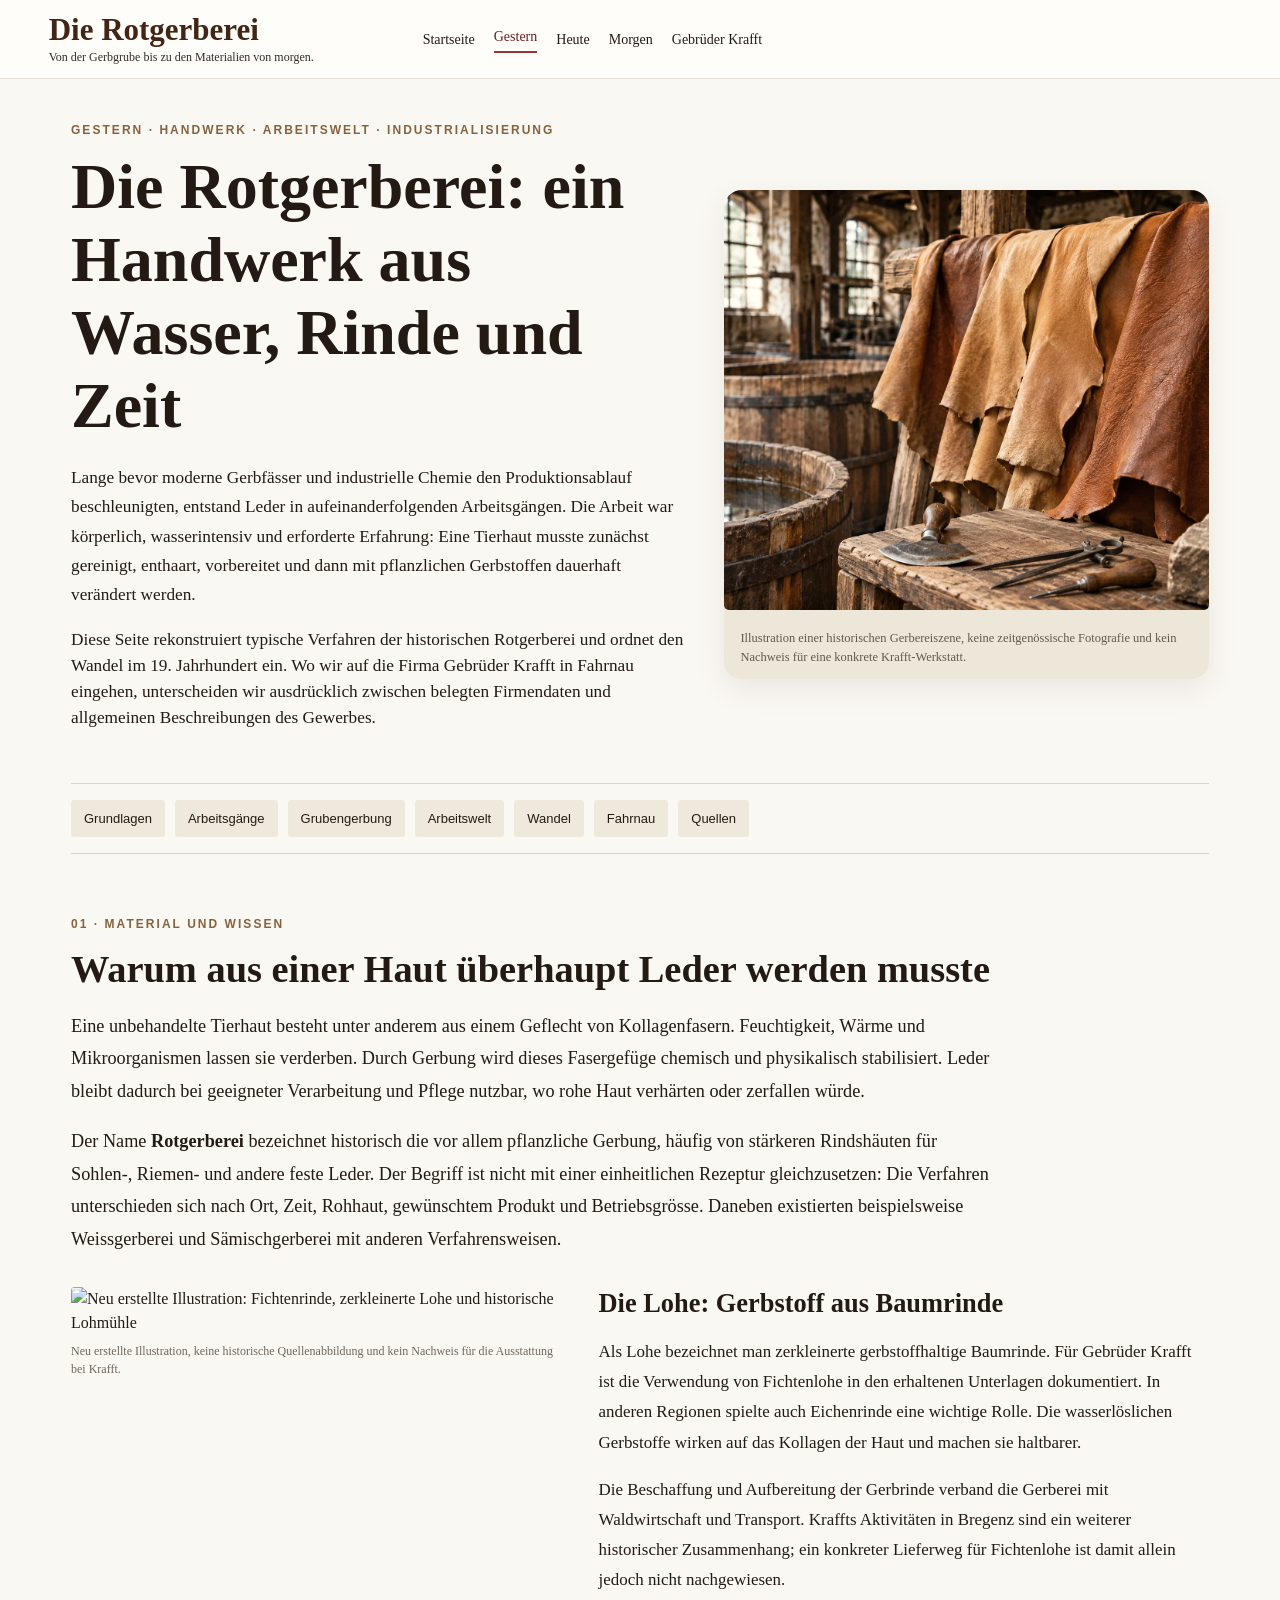
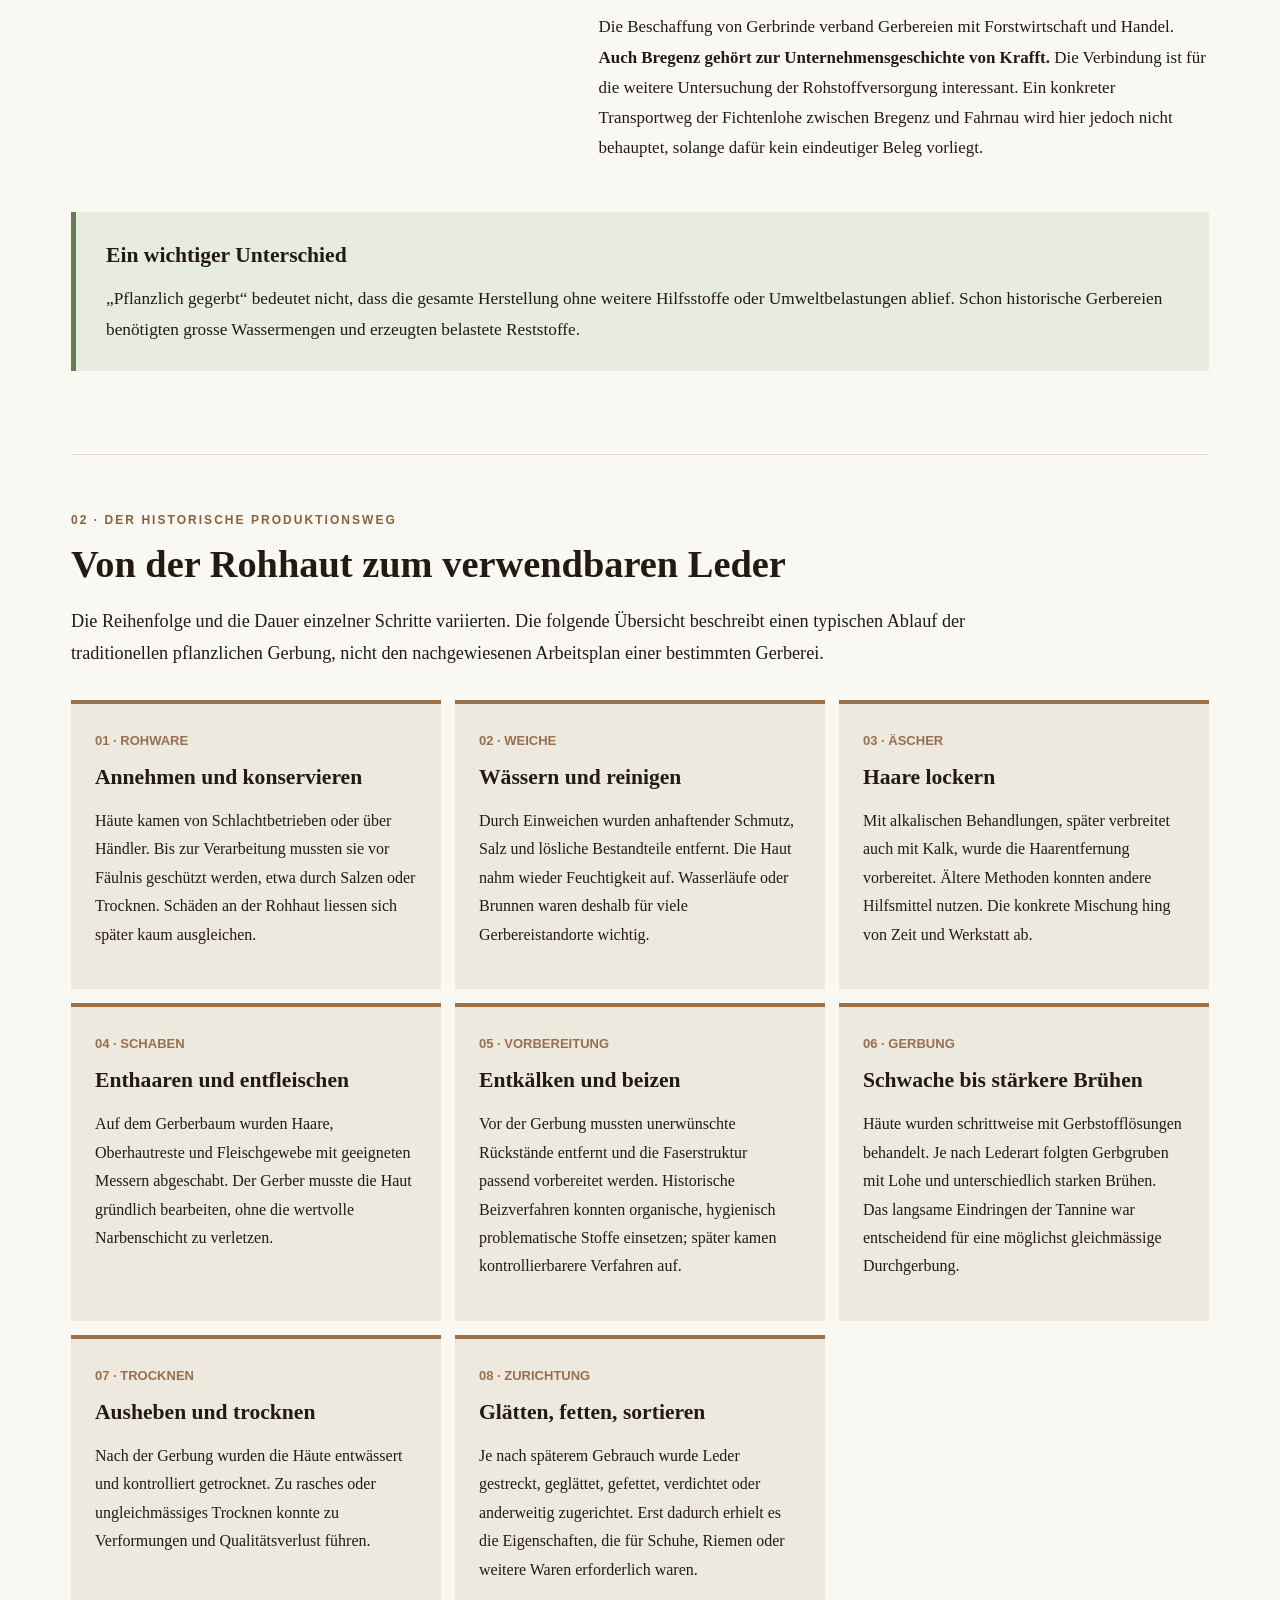
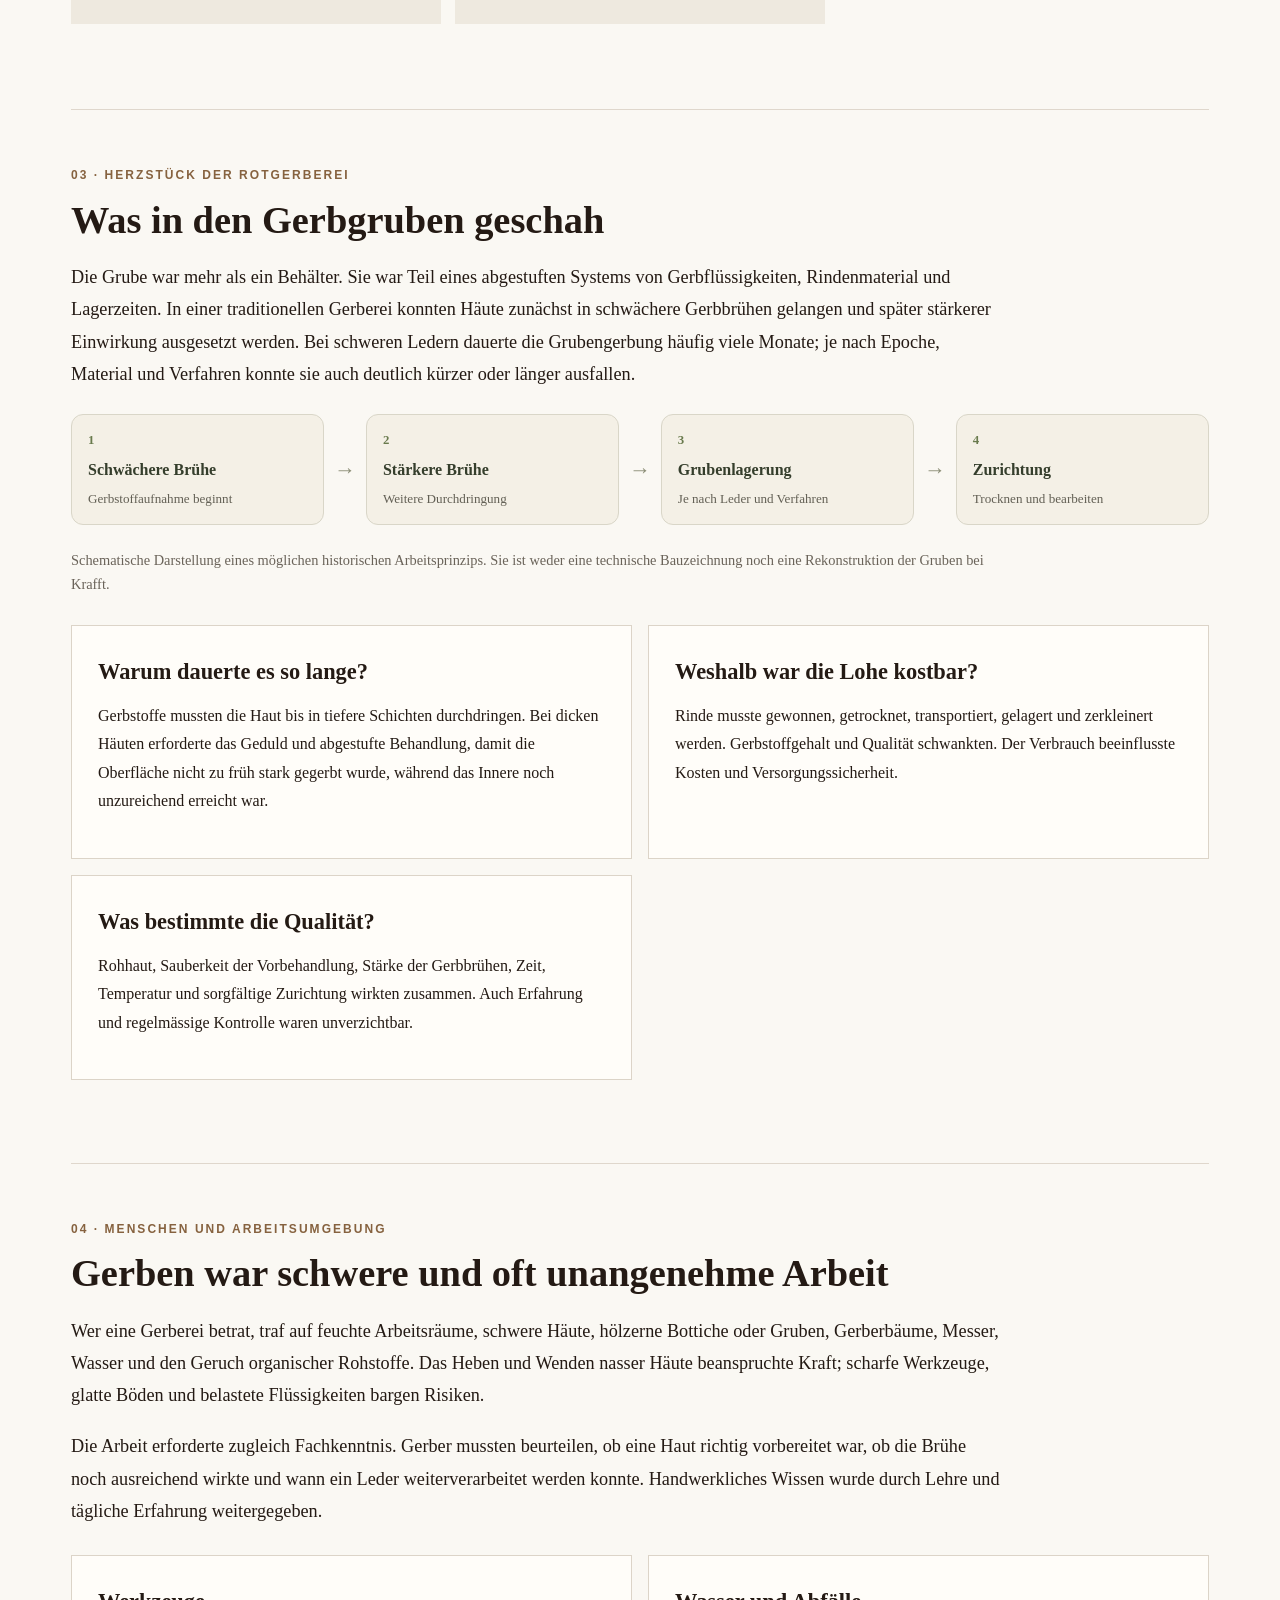
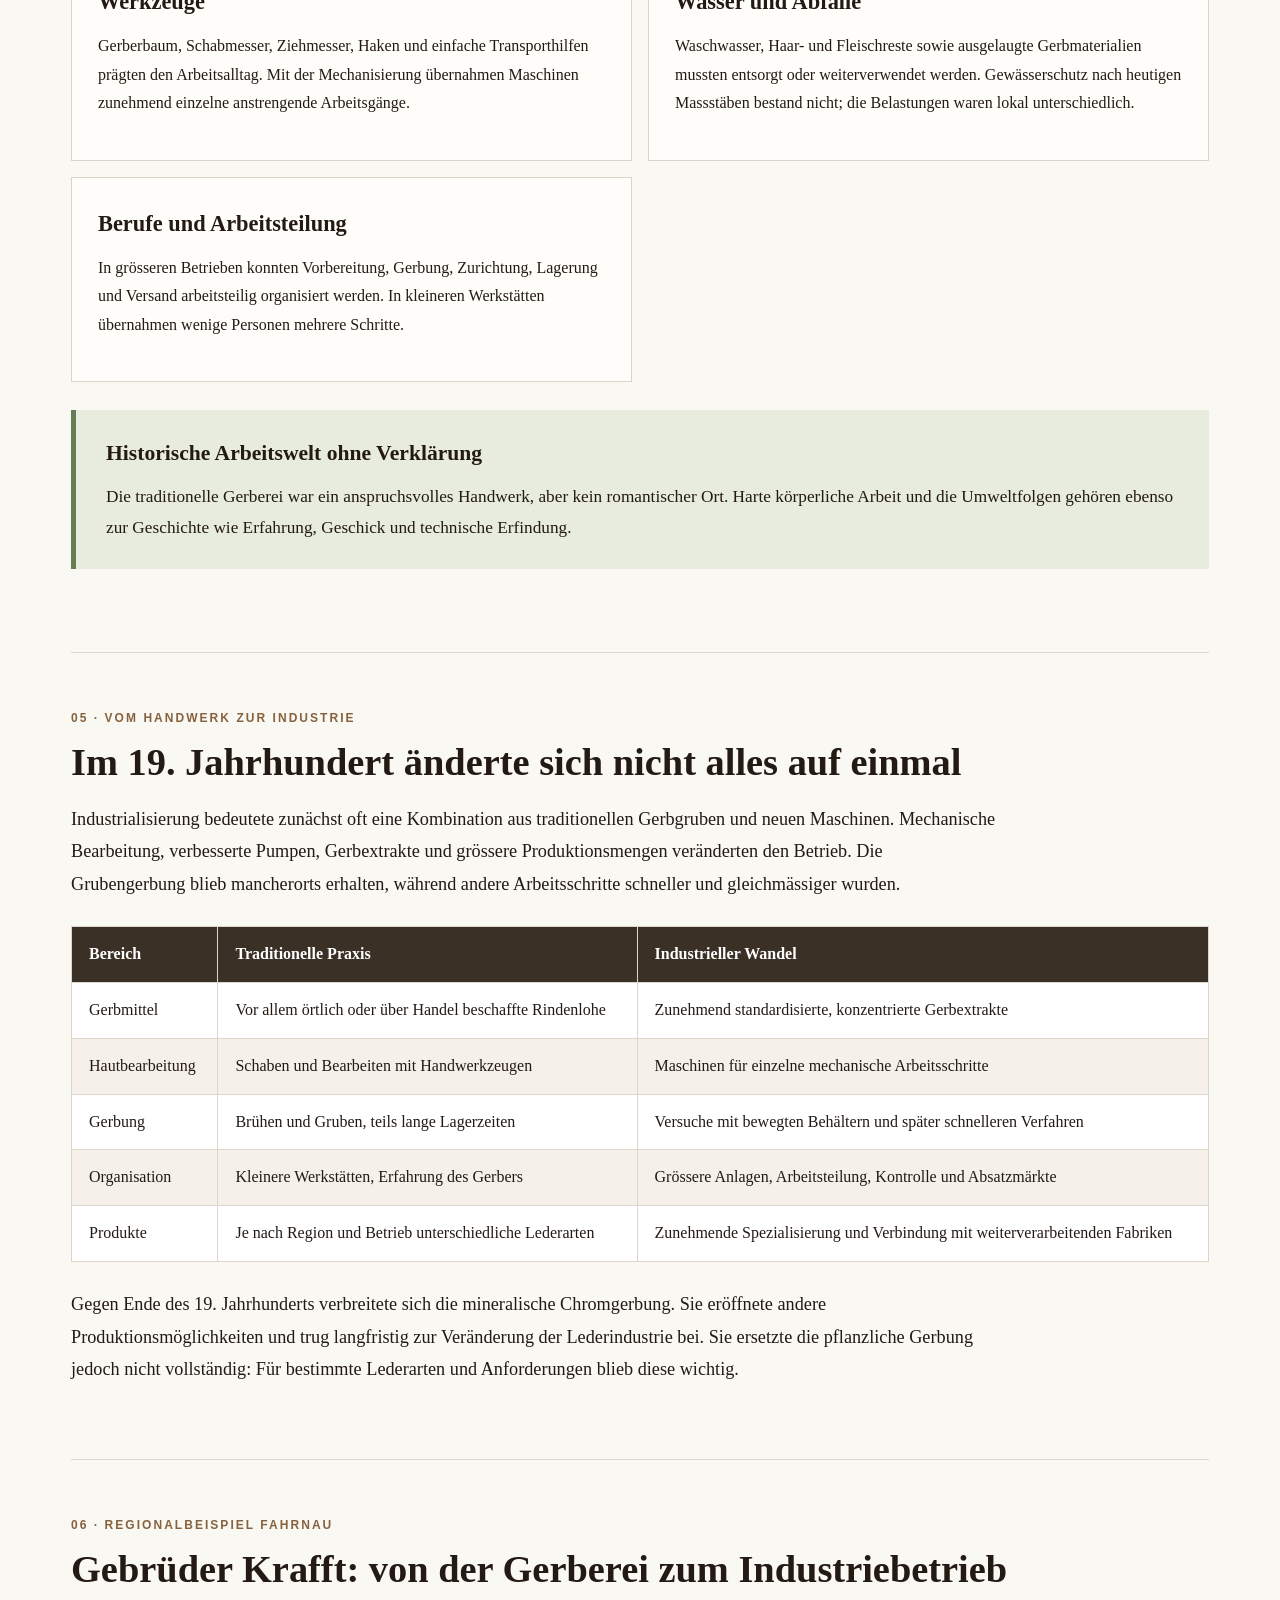
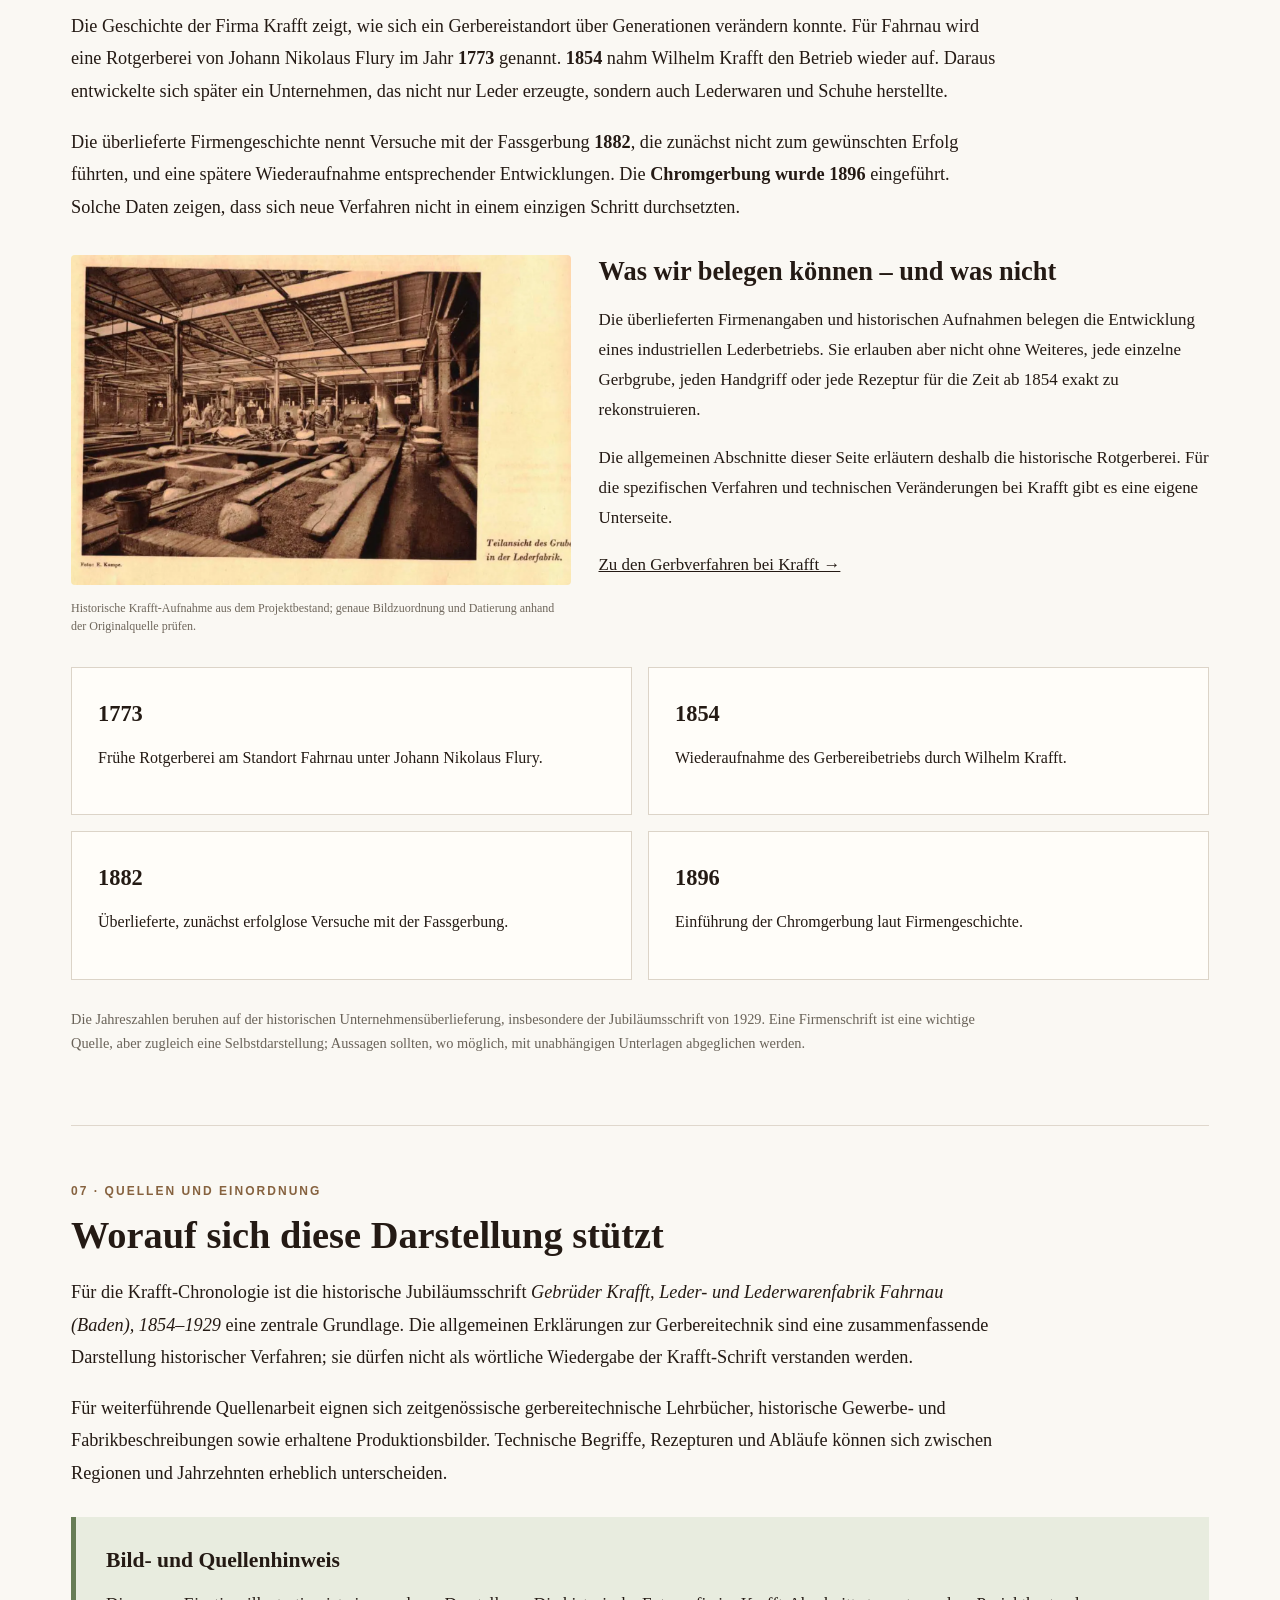
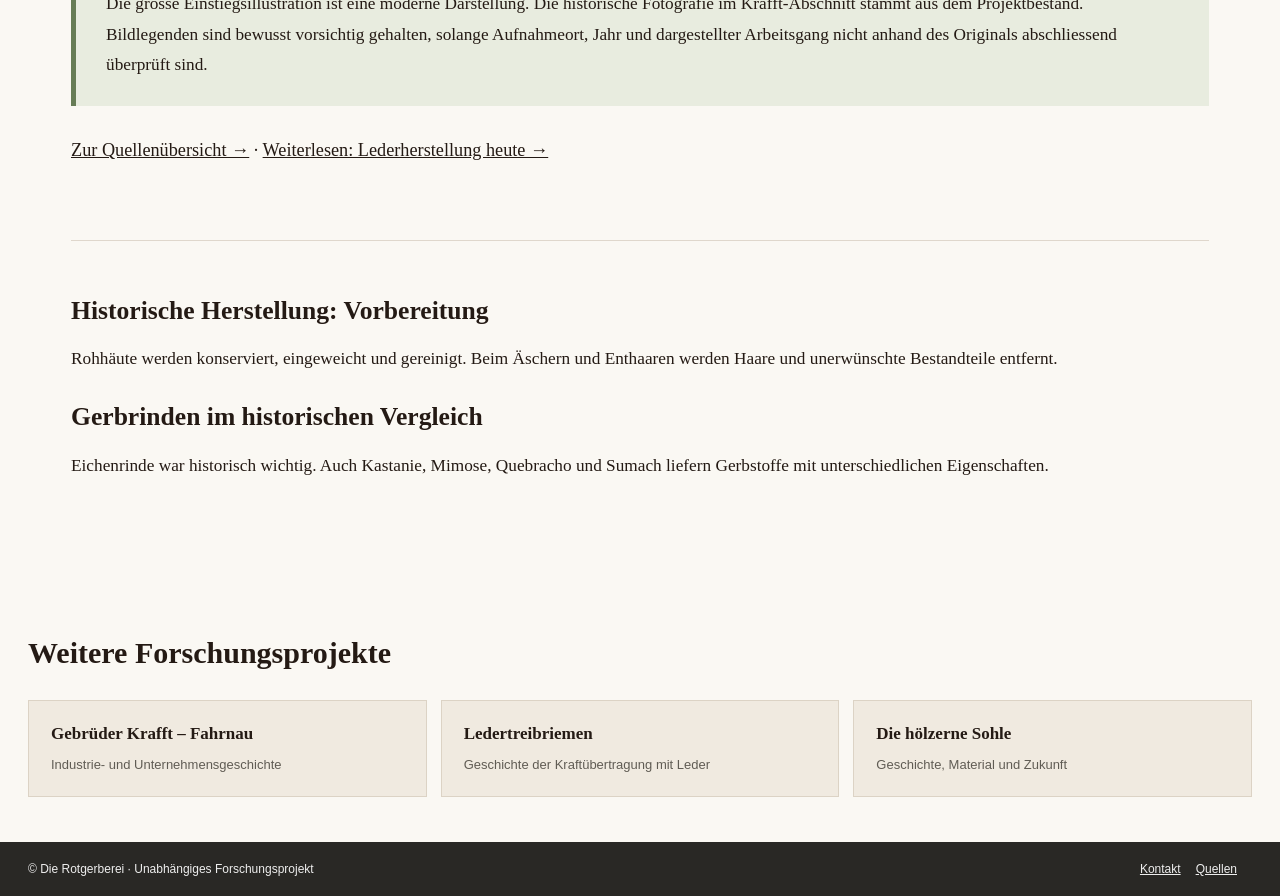
==== commit ddb70801: "Add files via upload" ====
--- a/damals.html
+++ b/damals.html
@@ -1,2 +1,13 @@
 <!DOCTYPE html>
-<html lang="de"><head><meta charset="utf-8"/><meta content="width=device-width,initial-scale=1" name="viewport"/><title>Gestern | Die Rotgerberei</title><meta content="Unabhängige Dokumentation zur Rotgerberei: Geschichte, pflanzliche Gerbung, Gebrüder Krafft und Lederalternativen." name="description"/><link href="https://rotgerberei.krafft-fahrnau.de/damals.html" rel="canonical"/><link href="style.css" rel="stylesheet"/></head><body><header><div class="nav"><a class="brand" href="index.html">Die Rotgerberei<small>Von der Gerbgrube bis zu den Materialien von morgen.</small></a><nav aria-label="Hauptnavigation" class="links"><a href="index.html">Startseite</a><a aria-current="page" href="damals.html">Gestern</a><a href="heute.html">Heute</a><a href="zukunft.html">Morgen</a><a href="herstellung.html">Herstellung</a><a href="gerbverfahren-krafft.html">Gerbverfahren bei Krafft</a><a href="rohstoff-absatz.html">Rohstoff &amp; Absatz</a><a href="materialien.html">Materialien</a><a href="krafft.html">Gebrüder Krafft</a><a href="haut-zum-produkt.html">Haut zum Produkt</a><a href="quellen.html">Quellen</a></nav></div></header><main class="content"><p class="intro">Bevor mineralische Gerbverfahren die Industrie veränderten, wurden Häute mit gerbstoffreichen Pflanzenmaterialien haltbar gemacht. In Mitteleuropa war Eichenrinde besonders wichtig; auch andere Rinden, Hölzer und Blätter kamen zum Einsatz.</p><section class="grid"><article class="panel"><h2>Die Lohe</h2><p>Zerkleinerte gerbstoffhaltige Rinde wurde als Lohe bezeichnet. In Wasser gelöste Gerbstoffe drangen in die vorbereiteten Häute ein und stabilisierten das Kollagen.</p></article><article class="panel"><h2>Die Grube</h2><p>Bei der traditionellen Grubengerbung konnten schwere Häute über Monate in Gerbgruben verbleiben. Dauer und Verfahren variierten stark nach Lederart und Betrieb.</p></article><article class="panel"><h2>Arbeit und Umgebung</h2><p>Gerbereien benötigten Wasser, Platz für Gruben und Lager sowie zahlreiche Arbeitsgänge. Gerüche, Abwasser und der Umgang mit tierischen Rohhäuten prägten den Arbeitsalltag.</p></article><article class="panel"><h2>Wandel im 19. Jahrhundert</h2><p>Mit der Industrialisierung kamen mechanische Hilfsmittel, konzentrierte Gerbextrakte und später die Chromgerbung hinzu. Die traditionelle Rotgerberei verschwand nicht überall, verlor aber ihre frühere dominierende Stellung.</p></article></section></main><section class="related-projects"><h2>Weitere Forschungsprojekte</h2><div class="related-project-grid"><a href="https://krafft-fahrnau.de/"><strong>Gebrüder Krafft – Fahrnau</strong><span>Industrie- und Unternehmensgeschichte</span></a><a href="https://ledertreibriemen.de/"><strong>Ledertreibriemen</strong><span>Geschichte der Kraftübertragung mit Leder</span></a><a href="https://hoelzernesohle.de/"><strong>Die hölzerne Sohle</strong><span>Geschichte, Material und Zukunft</span></a></div></section><footer><div class="footer-inner"><div>© Die Rotgerberei · Unabhängiges Forschungsprojekt</div><div><a href="mailto:armin@wolfarth.ch">Kontakt</a><a href="quellen.html">Quellen</a></div></div></footer></body></html>+
+<html lang="de"><head><meta charset="utf-8"/><meta content="width=device-width,initial-scale=1" name="viewport"/><title>Gestern | Rotgerberei: Handwerk, Gruben und Industrialisierung</title><meta content="Historische Rotgerberei: Fichtenlohe, Gerbgruben, Handwerk und Wandel im 19. Jahrhundert." name="description"/><link href="https://rotgerberei.krafft-fahrnau.de/damals.html" rel="canonical"/><link href="style.css?v=20261111-5punkte" rel="stylesheet"/></head><body><header><div class="nav"><a class="brand" href="index.html">Die Rotgerberei<small>Von der Gerbgrube bis zu den Materialien von morgen.</small></a><nav aria-label="Hauptnavigation" class="links"><a href="index.html">Startseite</a><a aria-current="page" href="damals.html">Gestern</a><a href="heute.html">Heute</a><a href="zukunft.html">Morgen</a><a href="krafft.html">Gebrüder Krafft</a></nav></div></header><main class="content today-page yesterday-page">
+<section class="today-lead yesterday-lead"><div><p class="today-eyebrow">GESTERN · HANDWERK · ARBEITSWELT · INDUSTRIALISIERUNG</p><h1>Die Rotgerberei: ein Handwerk aus Wasser, Rinde und Zeit</h1><p class="today-deck">Lange bevor moderne Gerbfässer und industrielle Chemie den Produktionsablauf beschleunigten, entstand Leder in aufeinanderfolgenden Arbeitsgängen. Die Arbeit war körperlich, wasserintensiv und erforderte Erfahrung: Eine Tierhaut musste zunächst gereinigt, enthaart, vorbereitet und dann mit pflanzlichen Gerbstoffen dauerhaft verändert werden.</p><p>Diese Seite rekonstruiert typische Verfahren der historischen Rotgerberei und ordnet den Wandel im 19. Jahrhundert ein. Wo wir auf die Firma Gebrüder Krafft in Fahrnau eingehen, unterscheiden wir ausdrücklich zwischen belegten Firmendaten und allgemeinen Beschreibungen des Gewerbes.</p></div><figure class="yesterday-hero-photo"><img alt="Historisch anmutende Illustration einer traditionellen Gerberei mit Lederhäuten" src="assets/gestern-illustration.webp"/><figcaption>Illustration einer historischen Gerbereiszene, keine zeitgenössische Fotografie und kein Nachweis für eine konkrete Krafft-Werkstatt.</figcaption></figure></section>
+<nav aria-label="Inhalt dieser Seite" class="today-toc"><a href="#grundlagen">Grundlagen</a><a href="#ablauf">Arbeitsgänge</a><a href="#gruben">Grubengerbung</a><a href="#arbeitswelt">Arbeitswelt</a><a href="#wandel">Wandel</a><a href="#krafft-gestern">Fahrnau</a><a href="#quellen-gestern">Quellen</a></nav>
+<section class="today-section" id="grundlagen"><p class="today-eyebrow">01 · MATERIAL UND WISSEN</p><h2>Warum aus einer Haut überhaupt Leder werden musste</h2><p>Eine unbehandelte Tierhaut besteht unter anderem aus einem Geflecht von Kollagenfasern. Feuchtigkeit, Wärme und Mikroorganismen lassen sie verderben. Durch Gerbung wird dieses Fasergefüge chemisch und physikalisch stabilisiert. Leder bleibt dadurch bei geeigneter Verarbeitung und Pflege nutzbar, wo rohe Haut verhärten oder zerfallen würde.</p><p>Der Name <strong>Rotgerberei</strong> bezeichnet historisch die vor allem pflanzliche Gerbung, häufig von stärkeren Rindshäuten für Sohlen-, Riemen- und andere feste Leder. Der Begriff ist nicht mit einer einheitlichen Rezeptur gleichzusetzen: Die Verfahren unterschieden sich nach Ort, Zeit, Rohhaut, gewünschtem Produkt und Betriebsgrösse. Daneben existierten beispielsweise Weissgerberei und Sämischgerberei mit anderen Verfahrensweisen.</p><div class="today-feature"><div class="today-photo"><img alt="Neu erstellte Illustration: Fichtenrinde, zerkleinerte Lohe und historische Lohmühle" src="assets/fichtenlohe-illustration.webp"/><small>Neu erstellte Illustration, keine historische Quellenabbildung und kein Nachweis für die Ausstattung bei Krafft.</small></div><div><h3>Die Lohe: Gerbstoff aus Baumrinde</h3><p>Als Lohe bezeichnet man zerkleinerte gerbstoffhaltige Baumrinde. Für Gebrüder Krafft ist die Verwendung von Fichtenlohe in den erhaltenen Unterlagen dokumentiert. In anderen Regionen spielte auch Eichenrinde eine wichtige Rolle. Die wasserlöslichen Gerbstoffe wirken auf das Kollagen der Haut und machen sie haltbarer.</p><p>Die Beschaffung und Aufbereitung der Gerbrinde verband die Gerberei mit Waldwirtschaft und Transport. Kraffts Aktivitäten in Bregenz sind ein weiterer historischer Zusammenhang; ein konkreter Lieferweg für Fichtenlohe ist damit allein jedoch nicht nachgewiesen.</p><p>Die Beschaffung von Gerbrinde verband Gerbereien mit Forstwirtschaft und Handel. <strong>Auch Bregenz gehört zur Unternehmensgeschichte von Krafft.</strong> Die Verbindung ist für die weitere Untersuchung der Rohstoffversorgung interessant. Ein konkreter Transportweg der Fichtenlohe zwischen Bregenz und Fahrnau wird hier jedoch nicht behauptet, solange dafür kein eindeutiger Beleg vorliegt.</p></div></div><div class="today-insight"><strong>Ein wichtiger Unterschied</strong><p>„Pflanzlich gegerbt“ bedeutet nicht, dass die gesamte Herstellung ohne weitere Hilfsstoffe oder Umweltbelastungen ablief. Schon historische Gerbereien benötigten grosse Wassermengen und erzeugten belastete Reststoffe.</p></div></section>
+<section class="today-section" id="ablauf"><p class="today-eyebrow">02 · DER HISTORISCHE PRODUKTIONSWEG</p><h2>Von der Rohhaut zum verwendbaren Leder</h2><p>Die Reihenfolge und die Dauer einzelner Schritte variierten. Die folgende Übersicht beschreibt einen typischen Ablauf der traditionellen pflanzlichen Gerbung, nicht den nachgewiesenen Arbeitsplan einer bestimmten Gerberei.</p><div class="today-process"><article><span>01 · ROHWARE</span><h3>Annehmen und konservieren</h3><p>Häute kamen von Schlachtbetrieben oder über Händler. Bis zur Verarbeitung mussten sie vor Fäulnis geschützt werden, etwa durch Salzen oder Trocknen. Schäden an der Rohhaut liessen sich später kaum ausgleichen.</p></article><article><span>02 · WEICHE</span><h3>Wässern und reinigen</h3><p>Durch Einweichen wurden anhaftender Schmutz, Salz und lösliche Bestandteile entfernt. Die Haut nahm wieder Feuchtigkeit auf. Wasserläufe oder Brunnen waren deshalb für viele Gerbereistandorte wichtig.</p></article><article><span>03 · ÄSCHER</span><h3>Haare lockern</h3><p>Mit alkalischen Behandlungen, später verbreitet auch mit Kalk, wurde die Haarentfernung vorbereitet. Ältere Methoden konnten andere Hilfsmittel nutzen. Die konkrete Mischung hing von Zeit und Werkstatt ab.</p></article><article><span>04 · SCHABEN</span><h3>Enthaaren und entfleischen</h3><p>Auf dem Gerberbaum wurden Haare, Oberhautreste und Fleischgewebe mit geeigneten Messern abgeschabt. Der Gerber musste die Haut gründlich bearbeiten, ohne die wertvolle Narbenschicht zu verletzen.</p></article><article><span>05 · VORBEREITUNG</span><h3>Entkälken und beizen</h3><p>Vor der Gerbung mussten unerwünschte Rückstände entfernt und die Faserstruktur passend vorbereitet werden. Historische Beizverfahren konnten organische, hygienisch problematische Stoffe einsetzen; später kamen kontrollierbarere Verfahren auf.</p></article><article><span>06 · GERBUNG</span><h3>Schwache bis stärkere Brühen</h3><p>Häute wurden schrittweise mit Gerbstofflösungen behandelt. Je nach Lederart folgten Gerbgruben mit Lohe und unterschiedlich starken Brühen. Das langsame Eindringen der Tannine war entscheidend für eine möglichst gleichmässige Durchgerbung.</p></article><article><span>07 · TROCKNEN</span><h3>Ausheben und trocknen</h3><p>Nach der Gerbung wurden die Häute entwässert und kontrolliert getrocknet. Zu rasches oder ungleichmässiges Trocknen konnte zu Verformungen und Qualitätsverlust führen.</p></article><article><span>08 · ZURICHTUNG</span><h3>Glätten, fetten, sortieren</h3><p>Je nach späterem Gebrauch wurde Leder gestreckt, geglättet, gefettet, verdichtet oder anderweitig zugerichtet. Erst dadurch erhielt es die Eigenschaften, die für Schuhe, Riemen oder weitere Waren erforderlich waren.</p></article></div></section>
+<section class="today-section" id="gruben"><p class="today-eyebrow">03 · HERZSTÜCK DER ROTGERBEREI</p><h2>Was in den Gerbgruben geschah</h2><p>Die Grube war mehr als ein Behälter. Sie war Teil eines abgestuften Systems von Gerbflüssigkeiten, Rindenmaterial und Lagerzeiten. In einer traditionellen Gerberei konnten Häute zunächst in schwächere Gerbbrühen gelangen und später stärkerer Einwirkung ausgesetzt werden. Bei schweren Ledern dauerte die Grubengerbung häufig viele Monate; je nach Epoche, Material und Verfahren konnte sie auch deutlich kürzer oder länger ausfallen.</p><div aria-label="Schematischer Weg durch die historische Gerbung: schwächere Gerbbrühe, stärkere Gerbbrühe, Gerbgrube mit Lohe, Trocknung" class="yesterday-diagram" role="img"><div><b>1</b><strong>Schwächere Brühe</strong><span>Gerbstoffaufnahme beginnt</span></div><span class="yesterday-arrow">→</span><div><b>2</b><strong>Stärkere Brühe</strong><span>Weitere Durchdringung</span></div><span class="yesterday-arrow">→</span><div><b>3</b><strong>Grubenlagerung</strong><span>Je nach Leder und Verfahren</span></div><span class="yesterday-arrow">→</span><div><b>4</b><strong>Zurichtung</strong><span>Trocknen und bearbeiten</span></div></div><p class="today-note">Schematische Darstellung eines möglichen historischen Arbeitsprinzips. Sie ist weder eine technische Bauzeichnung noch eine Rekonstruktion der Gruben bei Krafft.</p><div class="today-tiles"><article><h3>Warum dauerte es so lange?</h3><p>Gerbstoffe mussten die Haut bis in tiefere Schichten durchdringen. Bei dicken Häuten erforderte das Geduld und abgestufte Behandlung, damit die Oberfläche nicht zu früh stark gegerbt wurde, während das Innere noch unzureichend erreicht war.</p></article><article><h3>Weshalb war die Lohe kostbar?</h3><p>Rinde musste gewonnen, getrocknet, transportiert, gelagert und zerkleinert werden. Gerbstoffgehalt und Qualität schwankten. Der Verbrauch beeinflusste Kosten und Versorgungssicherheit.</p></article><article><h3>Was bestimmte die Qualität?</h3><p>Rohhaut, Sauberkeit der Vorbehandlung, Stärke der Gerbbrühen, Zeit, Temperatur und sorgfältige Zurichtung wirkten zusammen. Auch Erfahrung und regelmässige Kontrolle waren unverzichtbar.</p></article></div></section>
+<section class="today-section" id="arbeitswelt"><p class="today-eyebrow">04 · MENSCHEN UND ARBEITSUMGEBUNG</p><h2>Gerben war schwere und oft unangenehme Arbeit</h2><p>Wer eine Gerberei betrat, traf auf feuchte Arbeitsräume, schwere Häute, hölzerne Bottiche oder Gruben, Gerberbäume, Messer, Wasser und den Geruch organischer Rohstoffe. Das Heben und Wenden nasser Häute beanspruchte Kraft; scharfe Werkzeuge, glatte Böden und belastete Flüssigkeiten bargen Risiken.</p><p>Die Arbeit erforderte zugleich Fachkenntnis. Gerber mussten beurteilen, ob eine Haut richtig vorbereitet war, ob die Brühe noch ausreichend wirkte und wann ein Leder weiterverarbeitet werden konnte. Handwerkliches Wissen wurde durch Lehre und tägliche Erfahrung weitergegeben.</p><div class="today-tiles"><article><h3>Werkzeuge</h3><p>Gerberbaum, Schabmesser, Ziehmesser, Haken und einfache Transporthilfen prägten den Arbeitsalltag. Mit der Mechanisierung übernahmen Maschinen zunehmend einzelne anstrengende Arbeitsgänge.</p></article><article><h3>Wasser und Abfälle</h3><p>Waschwasser, Haar- und Fleischreste sowie ausgelaugte Gerbmaterialien mussten entsorgt oder weiterverwendet werden. Gewässerschutz nach heutigen Massstäben bestand nicht; die Belastungen waren lokal unterschiedlich.</p></article><article><h3>Berufe und Arbeitsteilung</h3><p>In grösseren Betrieben konnten Vorbereitung, Gerbung, Zurichtung, Lagerung und Versand arbeitsteilig organisiert werden. In kleineren Werkstätten übernahmen wenige Personen mehrere Schritte.</p></article></div><div class="today-insight"><strong>Historische Arbeitswelt ohne Verklärung</strong><p>Die traditionelle Gerberei war ein anspruchsvolles Handwerk, aber kein romantischer Ort. Harte körperliche Arbeit und die Umweltfolgen gehören ebenso zur Geschichte wie Erfahrung, Geschick und technische Erfindung.</p></div></section>
+<section class="today-section" id="wandel"><p class="today-eyebrow">05 · VOM HANDWERK ZUR INDUSTRIE</p><h2>Im 19. Jahrhundert änderte sich nicht alles auf einmal</h2><p>Industrialisierung bedeutete zunächst oft eine Kombination aus traditionellen Gerbgruben und neuen Maschinen. Mechanische Bearbeitung, verbesserte Pumpen, Gerbextrakte und grössere Produktionsmengen veränderten den Betrieb. Die Grubengerbung blieb mancherorts erhalten, während andere Arbeitsschritte schneller und gleichmässiger wurden.</p><div class="today-tablewrap"><table class="today-table"><thead><tr><th>Bereich</th><th>Traditionelle Praxis</th><th>Industrieller Wandel</th></tr></thead><tbody><tr><td>Gerbmittel</td><td>Vor allem örtlich oder über Handel beschaffte Rindenlohe</td><td>Zunehmend standardisierte, konzentrierte Gerbextrakte</td></tr><tr><td>Hautbearbeitung</td><td>Schaben und Bearbeiten mit Handwerkzeugen</td><td>Maschinen für einzelne mechanische Arbeitsschritte</td></tr><tr><td>Gerbung</td><td>Brühen und Gruben, teils lange Lagerzeiten</td><td>Versuche mit bewegten Behältern und später schnelleren Verfahren</td></tr><tr><td>Organisation</td><td>Kleinere Werkstätten, Erfahrung des Gerbers</td><td>Grössere Anlagen, Arbeitsteilung, Kontrolle und Absatzmärkte</td></tr><tr><td>Produkte</td><td>Je nach Region und Betrieb unterschiedliche Lederarten</td><td>Zunehmende Spezialisierung und Verbindung mit weiterverarbeitenden Fabriken</td></tr></tbody></table></div><p>Gegen Ende des 19. Jahrhunderts verbreitete sich die mineralische Chromgerbung. Sie eröffnete andere Produktionsmöglichkeiten und trug langfristig zur Veränderung der Lederindustrie bei. Sie ersetzte die pflanzliche Gerbung jedoch nicht vollständig: Für bestimmte Lederarten und Anforderungen blieb diese wichtig.</p></section>
+<section class="today-section" id="krafft-gestern"><p class="today-eyebrow">06 · REGIONALBEISPIEL FAHRNAU</p><h2>Gebrüder Krafft: von der Gerberei zum Industriebetrieb</h2><p>Die Geschichte der Firma Krafft zeigt, wie sich ein Gerbereistandort über Generationen verändern konnte. Für Fahrnau wird eine Rotgerberei von Johann Nikolaus Flury im Jahr <strong>1773</strong> genannt. <strong>1854</strong> nahm Wilhelm Krafft den Betrieb wieder auf. Daraus entwickelte sich später ein Unternehmen, das nicht nur Leder erzeugte, sondern auch Lederwaren und Schuhe herstellte.</p><p>Die überlieferte Firmengeschichte nennt Versuche mit der Fassgerbung <strong>1882</strong>, die zunächst nicht zum gewünschten Erfolg führten, und eine spätere Wiederaufnahme entsprechender Entwicklungen. Die <strong>Chromgerbung wurde 1896</strong> eingeführt. Solche Daten zeigen, dass sich neue Verfahren nicht in einem einzigen Schritt durchsetzten.</p><div class="today-feature"><div class="today-photo"><img alt="Historische Originalaufnahme aus dem Umfeld der Lederfabrik Gebrüder Krafft" src="assets/krafft-original-2.webp"/><small>Historische Krafft-Aufnahme aus dem Projektbestand; genaue Bildzuordnung und Datierung anhand der Originalquelle prüfen.</small></div><div><h3>Was wir belegen können – und was nicht</h3><p>Die überlieferten Firmenangaben und historischen Aufnahmen belegen die Entwicklung eines industriellen Lederbetriebs. Sie erlauben aber nicht ohne Weiteres, jede einzelne Gerbgrube, jeden Handgriff oder jede Rezeptur für die Zeit ab 1854 exakt zu rekonstruieren.</p><p>Die allgemeinen Abschnitte dieser Seite erläutern deshalb die historische Rotgerberei. Für die spezifischen Verfahren und technischen Veränderungen bei Krafft gibt es eine eigene Unterseite.</p><p><a href="krafft.html#krafft-verfahren">Zu den Gerbverfahren bei Krafft →</a></p></div></div><div class="today-tiles"><article><h3>1773</h3><p>Frühe Rotgerberei am Standort Fahrnau unter Johann Nikolaus Flury.</p></article><article><h3>1854</h3><p>Wiederaufnahme des Gerbereibetriebs durch Wilhelm Krafft.</p></article><article><h3>1882</h3><p>Überlieferte, zunächst erfolglose Versuche mit der Fassgerbung.</p></article><article><h3>1896</h3><p>Einführung der Chromgerbung laut Firmengeschichte.</p></article></div><p class="today-note">Die Jahreszahlen beruhen auf der historischen Unternehmensüberlieferung, insbesondere der Jubiläumsschrift von 1929. Eine Firmenschrift ist eine wichtige Quelle, aber zugleich eine Selbstdarstellung; Aussagen sollten, wo möglich, mit unabhängigen Unterlagen abgeglichen werden.</p></section>
+<section class="today-section" id="quellen-gestern"><p class="today-eyebrow">07 · QUELLEN UND EINORDNUNG</p><h2>Worauf sich diese Darstellung stützt</h2><p>Für die Krafft-Chronologie ist die historische Jubiläumsschrift <em>Gebrüder Krafft, Leder- und Lederwarenfabrik Fahrnau (Baden), 1854–1929</em> eine zentrale Grundlage. Die allgemeinen Erklärungen zur Gerbereitechnik sind eine zusammenfassende Darstellung historischer Verfahren; sie dürfen nicht als wörtliche Wiedergabe der Krafft-Schrift verstanden werden.</p><p>Für weiterführende Quellenarbeit eignen sich zeitgenössische gerbereitechnische Lehrbücher, historische Gewerbe- und Fabrikbeschreibungen sowie erhaltene Produktionsbilder. Technische Begriffe, Rezepturen und Abläufe können sich zwischen Regionen und Jahrzehnten erheblich unterscheiden.</p><div class="today-insight"><strong>Bild- und Quellenhinweis</strong><p>Die grosse Einstiegsillustration ist eine moderne Darstellung. Die historische Fotografie im Krafft-Abschnitt stammt aus dem Projektbestand. Bildlegenden sind bewusst vorsichtig gehalten, solange Aufnahmeort, Jahr und dargestellter Arbeitsgang nicht anhand des Originals abschliessend überprüft sind.</p></div><p><a href="quellen.html">Zur Quellenübersicht →</a> · <a href="heute.html">Weiterlesen: Lederherstellung heute →</a></p></section>
+<section class="merged-chapter" id="gestern-vorbereiten"><h2>Historische Herstellung: Vorbereitung</h2><p>Rohhäute werden konserviert, eingeweicht und gereinigt. Beim Äschern und Enthaaren werden Haare und unerwünschte Bestandteile entfernt.</p></section><section class="merged-chapter" id="gestern-gerbrinden"><h2>Gerbrinden im historischen Vergleich</h2><p>Eichenrinde war historisch wichtig. Auch Kastanie, Mimose, Quebracho und Sumach liefern Gerbstoffe mit unterschiedlichen Eigenschaften.</p></section></main><section class="related-projects"><h2>Weitere Forschungsprojekte</h2><div class="related-project-grid"><a href="https://krafft-fahrnau.de/"><strong>Gebrüder Krafft – Fahrnau</strong><span>Industrie- und Unternehmensgeschichte</span></a><a href="https://ledertreibriemen.de/"><strong>Ledertreibriemen</strong><span>Geschichte der Kraftübertragung mit Leder</span></a><a href="https://hoelzernesohle.de/"><strong>Die hölzerne Sohle</strong><span>Geschichte, Material und Zukunft</span></a></div></section><footer><div class="footer-inner"><div>© Die Rotgerberei · Unabhängiges Forschungsprojekt</div><div><a href="mailto:armin@wolfarth.ch">Kontakt</a><a href="quellen.html">Quellen</a></div></div></footer></body></html>
--- a/style.css
+++ b/style.css
@@ -41,37 +41,62 @@
 .future-section{display:grid;grid-template-columns:minmax(230px,.8fr) 1.2fr;gap:30px;align-items:stretch;margin:30px 0;padding:0 0 30px;border-bottom:1px solid #d8d0c3}.future-copy h2{margin:8px 0 14px}.future-visual{min-height:275px;position:relative;overflow:hidden;border-radius:3px;background:#8b6e54}.future-visual:before,.future-visual:after{content:"";position:absolute}.visual-mark{position:absolute;top:16px;left:20px;color:#fff;font:30px Georgia;z-index:2;text-shadow:0 2px 5px #0006}.visual-label{position:absolute;bottom:0;left:0;right:0;padding:28px 15px 14px;color:#fff;font:13px Arial;background:linear-gradient(transparent,#0009);z-index:2}.visual-leather{background:repeating-linear-gradient(115deg,#956842 0 9px,#a87b52 11px 16px,#805536 18px 22px)}.visual-leather:before{inset:13% 14%;border:10px solid #b8895b;border-radius:45% 30% 42% 25%;box-shadow:inset 0 0 35px #51331d,0 18px 28px #38221677;transform:rotate(-10deg)}.visual-mycel{background:radial-gradient(circle at 65% 30%,#b6c6aa,#526c55 55%,#283f35)}.visual-mycel:before{inset:10%;background:repeating-radial-gradient(ellipse at 40% 40%,transparent 0 8px,#e5e4ca99 9px 11px,transparent 12px 23px);transform:rotate(-18deg)}.visual-plant{background:linear-gradient(135deg,#c1b17a,#526d48)}.visual-plant:before{width:230px;height:230px;top:10%;left:17%;border-radius:45%;background:repeating-linear-gradient(35deg,#e7d1a1 0 4px,#8b955b 5px 8px);transform:rotate(25deg);box-shadow:15px 14px 25px #303b2777}.visual-synthetic{background:linear-gradient(140deg,#4a6171,#24333f)}.visual-synthetic:before{inset:15% 12%;background:repeating-linear-gradient(45deg,#8099a9 0 3px,#455c6c 4px 10px);transform:skewY(-9deg);box-shadow:12px 18px 22px #101e2c}.visual-drum{background:linear-gradient(145deg,#b5a38b,#4b4943)}.visual-drum:before{width:220px;height:190px;top:14%;left:20%;border:18px solid #6e4c35;border-radius:45%;background:repeating-linear-gradient(90deg,#9d7651 0 12px,#62442d 13px 18px);box-shadow:10px 14px 0 #423a33}.visual-lab{background:linear-gradient(140deg,#b5d4d4,#567c84)}.visual-lab:before{inset:18% 18%;border:12px solid #e5f1edaa;border-radius:25% 45% 25% 45%;transform:rotate(-15deg);background:repeating-linear-gradient(30deg,#8eb2b2aa 0 8px,#cde1db 9px 14px)}
 @media(max-width:750px){.future-section{grid-template-columns:1fr;gap:14px}.future-visual{min-height:210px}}
 
-/* Startseite im abgestimmten Bilddesign */
-body{background:#faf8f4;color:#251c17}header{background:#fffdf9}.nav{max-width:1600px}.brand{font-family:Georgia,serif}.hero{background-image:linear-gradient(90deg,rgba(23,11,4,.80),rgba(30,16,8,.20) 70%),url('assets/krafft-original-2.webp')!important;background-position:center!important;background-size:cover!important;min-height:370px}.hero:before,.hero:after{display:none!important}.hero-content{position:relative;z-index:2}.hero-content h1{font-family:Georgia,serif}.three{max-width:1600px;margin:0 auto;gap:15px;padding:16px 24px 24px}.era{min-height:310px;background-size:cover!important;background-position:center!important;position:relative}.era:before{content:"";position:absolute;inset:0;background:linear-gradient(90deg,rgba(25,15,8,.78),rgba(0,0,0,.08))}.era .era-inner{position:relative;z-index:1}.era.gestern{background-image:url('assets/gestern-illustration.webp')!important}.era.today{background-image:url('assets/krafft-original-3.webp')!important}.era.tomorrow{background-image:url('assets/myzel-illustration.webp')!important}.era.tomorrow:before{background:linear-gradient(90deg,rgba(24,48,21,.91),rgba(26,51,21,.12))}.era h2{font-family:Georgia,serif;font-size:43px}.era h3{font-family:Georgia,serif}.home-bottom{max-width:1552px;margin:8px auto 45px;padding:0 24px;display:grid;grid-template-columns:minmax(0,2fr) minmax(300px,1fr);gap:34px;align-items:stretch}.home-focus h2{font-family:Georgia,serif;font-size:31px;margin:0 0 20px}.focus-grid{display:grid;grid-template-columns:repeat(5,minmax(0,1fr));gap:0}.focus-grid a{color:#2b211b;text-align:center;text-decoration:none;padding:8px 12px;display:flex;flex-direction:column;align-items:center;border-right:1px solid #c9bfb3}.focus-grid a:last-child{border:0}.focus-icon{font-size:44px;line-height:1.2;color:#51301b;margin:2px 0 10px}.focus-grid strong{font-family:Georgia,serif;font-size:20px}.focus-grid small{font-size:14px;line-height:1.4;margin-top:8px}.home-leitfrage{background:linear-gradient(125deg,#e9ebd0,#f4f2e4);border-radius:14px;padding:26px 30px;position:relative;overflow:hidden}.home-leitfrage .leaf{font-size:35px;color:#38552a;float:left;margin-right:14px}.home-leitfrage h2{font-family:Georgia,serif;font-size:26px;margin:5px 0 15px}.home-leitfrage p{font:italic 18px/1.55 Georgia,serif;clear:both}.home-context{max-width:1160px;margin:0 auto 50px;padding:25px 32px;border-top:1px solid #d6cabd}.home-context h2{font-family:Georgia,serif}.home-context p{max-width:950px}.future-visual.visual-leather{background:url('assets/gestern-illustration.webp') center/cover}.future-visual.visual-mycel{background:url('assets/myzel-illustration.webp') center/cover}.future-visual.visual-plant{background:url('assets/pflanzen-illustration.webp') center/cover}.future-visual.visual-leather:before,.future-visual.visual-mycel:before,.future-visual.visual-plant:before{display:none}
-@media(max-width:1050px){.home-bottom{grid-template-columns:1fr}.focus-grid strong{font-size:17px}}@media(max-width:720px){.three{grid-template-columns:1fr}.era{min-height:300px}.focus-grid{grid-template-columns:repeat(2,1fr)}.focus-grid a:nth-child(2n){border:0}.home-bottom{padding:0 15px}.home-focus h2{font-size:26px}}
 
-
-/* FINAL: homepage layout matching approved visual concept */
-body{margin:0;background:#faf8f3;color:#241a14}
+/* HOMEPAGE V2: eindeutige Regeln statt widerspruechlicher Ueberschreibungen */
+body{background:#faf8f3;color:#241a14}
 header{position:relative;background:#fffdf9;border-bottom:1px solid #e7dfd5}
 .nav{max-width:1600px;min-height:78px;padding:10px 3.8%;display:grid;grid-template-columns:350px minmax(0,1fr);align-items:center;gap:24px}
-.brand{color:#422514;font-size:31px;line-height:1.03}.brand small{color:#362b24;font-size:12px;white-space:normal}
-.links{gap:11px 23px;justify-content:flex-start}.links a{font-size:15px}.links a[aria-current="page"]{color:#6b1e1c;border-bottom:2px solid #9c3431;padding-bottom:4px}
-.hero{min-height:355px!important;display:flex!important;align-items:center!important;justify-content:flex-start!important;text-align:left!important;background:linear-gradient(90deg,rgba(29,14,6,.90) 0%,rgba(35,18,8,.70) 29%,rgba(28,16,10,.10) 72%),url('assets/krafft-original-2.webp') center 48%/cover no-repeat!important}
-.hero-shade{display:none!important}.hero-content{width:100%;max-width:1600px;margin:0 auto;padding:43px 4.7%!important;text-align:left!important}.hero h1{font-size:clamp(3.3rem,5.4vw,5.7rem);line-height:1.02;margin:0 0 7px}.hero h2{font-style:italic;font-size:clamp(1.25rem,2vw,1.75rem)}.hero .shortline{height:5px;width:63px;background:#d8b67e;margin:22px 0!important}.hero p{max-width:520px;margin:0!important;font-size:1.2rem;line-height:1.45}
-.three{max-width:1600px!important;padding:15px 1.8% 24px!important;gap:16px!important;grid-template-columns:repeat(3,minmax(0,1fr))}
-.era{min-height:306px!important;padding:25px 28px!important;border:0!important;display:flex;align-items:flex-start;position:relative;isolation:isolate;background-size:cover!important;background-position:center!important}
+.brand{color:#422514;font-size:31px;line-height:1.03;white-space:normal}.brand small{color:#362b24;font-size:12px;white-space:normal}
+.links{gap:11px 19px;justify-content:flex-start}.links a{font-size:14px}.links a[aria-current="page"]{color:#6b1e1c;border-bottom:2px solid #9c3431;padding-bottom:4px}
+.hero{min-height:360px!important;display:flex!important;align-items:center!important;justify-content:flex-start!important;text-align:left!important;background:linear-gradient(90deg,rgba(29,14,6,.76) 0%,rgba(35,18,8,.43) 34%,rgba(28,16,10,.06) 75%),url('assets/krafft-original-2.webp') center 48%/cover no-repeat!important;color:#fff}
+.hero:before,.hero:after,.hero-shade{display:none!important}.hero-content{width:100%;max-width:1600px;margin:0 auto;padding:43px 4.7%!important;text-align:left!important;position:relative;z-index:1}.hero h1{font-size:clamp(3.3rem,5.4vw,5.7rem);line-height:1.02;margin:0 0 7px}.hero h2{font-style:italic;font-size:clamp(1.25rem,2vw,1.75rem)}.hero .shortline{height:5px;width:63px;background:#d8b67e;margin:22px 0!important}.hero p{max-width:520px;margin:0!important;font-size:1.2rem;line-height:1.45}
+.three{max-width:1600px!important;margin:0 auto;display:grid;grid-template-columns:repeat(3,minmax(0,1fr));padding:15px 1.8% 24px!important;gap:16px!important}
+.era{min-height:315px!important;padding:25px 28px!important;border:0!important;display:flex;align-items:flex-start;position:relative;isolation:isolate;overflow:hidden;background-size:cover!important;background-position:center!important;color:#fff!important}
 .era.gestern{background-image:url('assets/gestern-illustration.webp')!important}.era.today{background-image:url('assets/krafft-original-3.webp')!important}.era.tomorrow{background-image:url('assets/myzel-illustration.webp')!important}
-.era:before,.era.today:before{content:'';display:block;position:absolute;inset:0;z-index:-1;background:linear-gradient(90deg,rgba(35,20,10,.88),rgba(25,14,9,.60) 40%,rgba(0,0,0,.04) 100%)!important}
-.era.tomorrow:before{background:linear-gradient(90deg,rgba(27,48,13,.93),rgba(32,56,16,.68) 44%,rgba(0,0,0,.03))!important}
-.era-inner{color:#fff!important;max-width:270px;position:relative;z-index:1}.era .number{color:#fff!important;font-size:23px;line-height:1}.era h2{font-size:43px;line-height:1.06;margin:0 0 4px}.era h3{font-size:19px;font-weight:bold;line-height:1.17;margin:0 0 15px}.era p{font-size:16px;line-height:1.35;margin:0 0 19px}.era .btn{background:transparent;color:#fff;border:2px solid #fff;font-weight:bold;font-size:11px;padding:10px 13px}.era .btn:hover{background:#fff;color:#231810}
+.era:before,.era.today:before,.era.tomorrow:before{content:'';display:block!important;position:absolute;inset:0;z-index:0!important;background:linear-gradient(90deg,rgba(25,17,11,.88),rgba(25,17,11,.65) 42%,rgba(25,17,11,.03))!important;mask-image:none!important;-webkit-mask-image:none!important}
+.era.tomorrow:before{background:linear-gradient(90deg,rgba(19,39,13,.90),rgba(19,39,13,.65) 43%,rgba(19,39,13,.03))!important}
+.era .era-inner{color:#fff!important;max-width:270px;position:relative;z-index:2!important}.era .era-inner h2,.era .era-inner h3,.era .era-inner p,.era .era-inner .number{color:#fff!important;text-shadow:0 2px 5px rgba(0,0,0,.4)}.era .number{font-size:23px;line-height:1}.era h2{font-size:43px;line-height:1.06;margin:0 0 4px}.era h3{font-size:19px;font-weight:bold;line-height:1.17;margin:0 0 15px}.era p{font-size:16px;line-height:1.35;margin:0 0 19px}.era .btn{display:inline-block;background:transparent!important;color:#fff!important;border:2px solid #fff!important;font-weight:bold;font-size:11px;padding:10px 13px;text-shadow:none!important}.era .btn:hover{background:#fff!important;color:#231810!important}
 .home-bottom{width:100%;max-width:1600px;margin:6px auto 40px;padding:0 1.8%;display:grid;grid-template-columns:minmax(0,2.05fr) minmax(340px,1fr);gap:32px;align-items:stretch}.home-focus{min-width:0}.home-focus h2{font-size:31px;line-height:1.2;margin:0 0 19px}.focus-grid{display:grid;grid-template-columns:repeat(5,minmax(0,1fr))}.focus-grid a{display:flex;flex-direction:column;align-items:center;text-align:center;text-decoration:none;padding:5px 11px 12px;border-right:1px solid #d4c8ba}.focus-grid a:last-child{border:0}.focus-icon{font-size:42px;color:#59351f;line-height:1.15;margin:3px 0 10px}.focus-grid strong{font-size:19px;line-height:1.18}.focus-grid small{font-size:14px;line-height:1.4;margin-top:7px}.focus-grid a:hover strong{text-decoration:underline}
 .home-leitfrage{background:linear-gradient(120deg,rgba(234,237,210,.98),rgba(241,240,218,.88));border-radius:13px;padding:23px 26px;min-height:220px;position:relative;overflow:hidden}.home-leitfrage:after{content:'';position:absolute;right:-5px;bottom:-10px;width:58%;height:50%;background:url('assets/krafft-original-1.webp') center/cover;opacity:.10;filter:sepia(1)}.home-leitfrage .leaf{font-size:34px;color:#38552a;float:left;margin-right:10px}.home-leitfrage h2{font-size:26px;margin:2px 0 15px}.home-leitfrage p{font:italic 17px/1.48 Georgia,serif;clear:both;position:relative;z-index:1}
 .home-context{max-width:1180px;margin:0 auto 50px;padding:22px 28px;border-top:1px solid #ddd0c2}
 @media(max-width:1100px){.nav{grid-template-columns:1fr;gap:14px}.links{gap:10px 17px}.home-bottom{grid-template-columns:1fr}.hero{min-height:330px!important}}
 @media(max-width:750px){.nav{padding:14px 18px}.brand{font-size:27px}.links a{font-size:13px}.hero{min-height:360px!important}.hero-content{padding:42px 22px!important}.hero h1{font-size:3.3rem}.hero p{font-size:1.04rem}.three{grid-template-columns:1fr!important;padding:12px 15px!important;gap:12px!important}.era{min-height:295px!important}.home-bottom{padding:0 15px;gap:25px}.focus-grid{grid-template-columns:repeat(2,minmax(0,1fr))}.focus-grid a:nth-child(2n){border-right:0}.home-focus h2{font-size:26px}}
 
+/* Zukunftskapitel 2026-11-11: ausschließlich diese Seite */
+.future-opening{display:grid;grid-template-columns:1fr 1fr;gap:2rem;align-items:center;margin:2rem 0 2.5rem;padding:1.15rem;background:#f1eee7;border-radius:14px}.future-opening img{width:100%;height:340px;object-fit:cover;border-radius:10px}.future-opening h2{margin:.25rem 0 1rem}.future-opening p{line-height:1.7}.future-status{display:grid;grid-template-columns:repeat(3,1fr);gap:1rem;margin:2rem 0 3.5rem}.future-status>div{background:#f6f3eb;border-top:4px solid #a67a4c;border-radius:5px;padding:1.1rem}.future-status b{font-size:1.07rem}.future-status p{margin:.5rem 0 0;line-height:1.6}.future-chapter{margin:4rem 0;max-width:100%;padding-top:1rem;border-top:1px solid #ded8cd}.future-chapter h2{font-size:clamp(1.65rem,3vw,2.35rem);margin:.4rem 0 1.4rem}.future-chapter h3{font-size:1.22rem;margin:1.5rem 0 .5rem}.future-chapter p,.future-chapter li{line-height:1.78}.future-split{display:grid;grid-template-columns:minmax(230px,.9fr) 1.1fr;gap:1.8rem;align-items:start}.future-split img{width:100%;max-height:440px;object-fit:cover;border-radius:11px}.future-mini-grid{display:grid;grid-template-columns:repeat(2,minmax(0,1fr));gap:1rem;margin:1.5rem 0}.future-mini-grid article{padding:1.35rem;background:#f7f5f0;border-radius:9px;border:1px solid #e7e1d6}.future-mini-grid article h3{margin:0 0 .5rem}.future-mini-grid article p{margin:0}.future-question{background:#e9f0e6;padding:1.3rem 1.6rem;border-left:4px solid #668468;border-radius:7px;margin:1.5rem 0}.future-question p{margin:.4rem 0 0}.future-steps{padding-left:1.5rem}.future-steps li{margin:.75rem 0}.future-conclusion{margin:3.5rem auto!important;padding:2rem!important;max-width:1100px!important}.future-sources{font-size:.96rem}.future-sources a{text-decoration:underline;text-underline-offset:3px}.future-chapter .table-scroll{overflow-x:auto}.future-chapter table{width:100%}@media(max-width:760px){.future-opening,.future-split{grid-template-columns:1fr}.future-opening img{height:260px}.future-status{grid-template-columns:1fr}.future-mini-grid{grid-template-columns:1fr}.future-chapter{margin:2.5rem 0}}
 
-/* Bildkorrektur: helle Hero-Aufnahme und lesbare weisse Kachelschrift */
-.hero{background-image:linear-gradient(90deg,rgba(28,16,9,.77) 0%,rgba(30,18,11,.48) 32%,rgba(30,18,11,.12) 75%),url('assets/krafft-original-2.webp')!important;background-position:center 48%!important;}
-.era.gestern,.era.today,.era.tomorrow{color:#fff!important;}
-.era.gestern::before,.era.today::before,.era.tomorrow::before{z-index:0!important;display:block!important;background:linear-gradient(90deg,rgba(24,17,12,.84) 0%,rgba(24,17,12,.61) 43%,rgba(24,17,12,.05) 100%)!important;}
-.era.tomorrow::before{background:linear-gradient(90deg,rgba(19,39,13,.88) 0%,rgba(19,39,13,.64) 43%,rgba(19,39,13,.06) 100%)!important;}
-.era .era-inner,.era .era-inner *:not(.btn){color:#fff!important;text-shadow:0 1px 3px rgba(0,0,0,.38)!important;}
-.era .btn{color:#fff!important;background:transparent!important;border:2px solid #fff!important;text-shadow:none!important;}
-.era .btn:hover{color:#211910!important;background:#fff!important;}
+/* Heute – eigenständige redaktionelle Gestaltung */
+.today-page{max-width:1190px!important;margin:0 auto;padding:42px 26px 75px!important}.today-page h1,.today-page h2,.today-page h3{line-height:1.14}.today-lead{display:grid;grid-template-columns:1.05fr .95fr;gap:38px;align-items:center;margin-bottom:28px}.today-eyebrow{font-family:Arial,sans-serif;font-size:12px!important;font-weight:800;letter-spacing:.17em;color:#86623f;margin:0 0 12px!important}.today-lead h1{font-size:clamp(2.8rem,5vw,4.65rem);margin:0 0 20px}.today-deck{font-size:1.23rem;line-height:1.7}.today-lead figure{margin:0}.today-lead figure img{width:100%;height:360px;object-fit:cover;border-radius:5px;filter:sepia(.16)}.today-lead figcaption,.today-photo small{display:block;font-size:12px;color:#6f675c;line-height:1.5;margin-top:7px}.today-jump{display:inline-block;background:#352419;color:white;text-decoration:none;padding:12px 20px;font-family:Arial,sans-serif;font-size:13px;font-weight:bold;margin-top:12px}.today-toc{display:flex;gap:10px;flex-wrap:wrap;border-top:1px solid #ddd4c7;border-bottom:1px solid #ddd4c7;padding:16px 0;margin:35px 0 60px}.today-toc a{font-family:Arial,sans-serif;font-size:13px;text-decoration:none;background:#eee8dd;padding:9px 13px;border-radius:3px}.today-toc a:hover{background:#d7c5ab}.today-section{padding:0 0 55px;margin:0 0 55px;border-bottom:1px solid #dfd7cc}.today-section>h2{font-size:clamp(2rem,3vw,2.75rem);margin:0 0 18px}.today-section>p{font-size:1.14rem;line-height:1.8;max-width:930px}.today-process{display:grid;grid-template-columns:repeat(3,minmax(0,1fr));gap:14px;margin:30px 0}.today-process article{padding:24px;background:#eee9df;border-top:4px solid #9c714a;min-height:225px}.today-process span{font-family:Arial,sans-serif;font-size:13px;font-weight:bold;color:#98704e}.today-process h3{font-size:1.35rem;margin:12px 0}.today-process p,.today-tiles p,.today-comparison p{font-size:1rem;line-height:1.7}.today-note{font-size:.9rem!important;color:#6a6359;line-height:1.65!important}.today-feature{display:grid;grid-template-columns:.9fr 1.1fr;gap:28px;align-items:start;margin:32px 0}.today-feature img{width:100%;height:330px;object-fit:cover;border-radius:4px}.today-feature h3{font-size:1.65rem;margin:0 0 14px}.today-feature p{font-size:1.06rem;line-height:1.75}.today-comparison,.today-checks{display:grid;grid-template-columns:1fr 1fr;gap:16px}.today-comparison article{background:#f0ebe3;padding:25px}.today-comparison h3{font-size:1.5rem;margin:0 0 10px}.today-tiles{display:grid;grid-template-columns:repeat(2,minmax(0,1fr));gap:16px;margin:28px 0}.today-tiles article{padding:26px;border:1px solid #dcd4c8;background:#fffdf9}.today-tiles h3{font-size:1.4rem;margin:6px 0 12px}.today-symbol{font-size:31px;color:#84613f}.today-tablewrap{overflow-x:auto;margin:26px 0}.today-table{width:100%;border-collapse:collapse;background:white}.today-table th{background:#3b3026;color:white;text-align:left}.today-table th,.today-table td{padding:15px 17px;border:1px solid #ded6cb;vertical-align:top;line-height:1.55}.today-table tbody tr:nth-child(even){background:#f5f1ea}.today-checks>div{padding:25px;background:#f0ebe3}.today-checks h3{margin:0 0 15px;font-size:1.4rem}.today-checks li{margin-bottom:9px;line-height:1.6}.today-conclusion{background:#e7ecdf;border-left:5px solid #6f8155;padding:32px;margin-top:34px}.today-conclusion h2{margin:0 0 12px;font-size:1.8rem}.today-conclusion p{font-size:1.12rem;line-height:1.75}.today-references{font-size:.95rem}.today-references li{margin:12px 0;line-height:1.7}@media(max-width:800px){.today-lead,.today-feature,.today-comparison,.today-checks{grid-template-columns:1fr}.today-process,.today-tiles{grid-template-columns:1fr 1fr}.today-lead figure img{height:260px}}@media(max-width:530px){.today-page{padding:24px 16px 45px!important}.today-process,.today-tiles{grid-template-columns:1fr}.today-process article{min-height:0}.today-toc{margin-bottom:35px}}
+
+/* Fachfassung Heute: Ergänzungen, ausschliesslich heute.html */
+.today-page .today-lead{align-items:center}
+.today-page .today-lead h1{max-width:760px}
+.today-page .today-lead figure img{height:420px;object-position:center}
+.today-page .today-insight{margin:28px 0;padding:25px 30px;background:#e8ecdf;border-left:5px solid #667c55;font-size:1.08rem;line-height:1.75}
+.today-page .today-insight strong{font-family:Georgia,serif;font-size:1.35rem}
+.today-page .today-insight p{margin:9px 0 0}
+.today-page .today-waterflow{display:grid;grid-template-columns:1fr auto 1fr auto 1fr auto 1fr;align-items:stretch;gap:10px;margin:30px 0}
+.today-page .today-waterflow div{background:#e9e3d7;border-top:4px solid #806046;padding:18px 14px;display:flex;flex-direction:column;gap:9px}
+.today-page .today-waterflow strong{font-size:1.05rem}
+.today-page .today-waterflow span{font-size:.89rem;line-height:1.5}
+.today-page .today-waterflow b{align-self:center;color:#84613f;font-size:1.6rem}
+.today-page .today-section p{line-height:1.78}
+.today-page .today-section h3{line-height:1.25}
+.today-page .today-references ol{padding-left:24px}
+.today-page .today-references li{padding-left:5px}
+@media(max-width:950px){.today-page .today-waterflow{grid-template-columns:1fr 1fr;gap:12px}.today-page .today-waterflow b{display:none}}
+@media(max-width:650px){.today-page .today-waterflow{grid-template-columns:1fr}.today-page .today-lead figure img{height:270px}}
+
+
+/* Ergänzungen Gestern */
+.yesterday-lead{display:grid;grid-template-columns:minmax(0,1.12fr) minmax(260px,.88fr);align-items:center;gap:2.3rem}
+.yesterday-hero-photo{margin:0;overflow:hidden;border-radius:18px;background:#ede7d9;box-shadow:0 10px 30px #39291616}
+.yesterday-hero-photo img{width:100%;height:350px;object-fit:cover;display:block}
+.yesterday-hero-photo figcaption{padding:12px 16px;font-size:.78rem;color:#61594d;line-height:1.5}
+.yesterday-diagram{display:flex;align-items:stretch;gap:10px;margin:1.5rem 0;flex-wrap:wrap}
+.yesterday-diagram>div{flex:1 1 150px;border:1px solid #d9d6c8;background:#f4f0e6;border-radius:12px;padding:16px;display:flex;flex-direction:column;gap:7px}
+.yesterday-diagram b{font-size:.8rem;color:#697a4d}
+.yesterday-diagram strong{color:#353e2c}
+.yesterday-diagram span:not(.yesterday-arrow){font-size:.82rem;color:#625f54}
+.yesterday-diagram>.yesterday-arrow{align-self:center;color:#8c8e77;font-size:1.35rem}
+@media(max-width:850px){.yesterday-lead{grid-template-columns:1fr}.yesterday-hero-photo img{height:290px}.yesterday-diagram>.yesterday-arrow{display:none}}
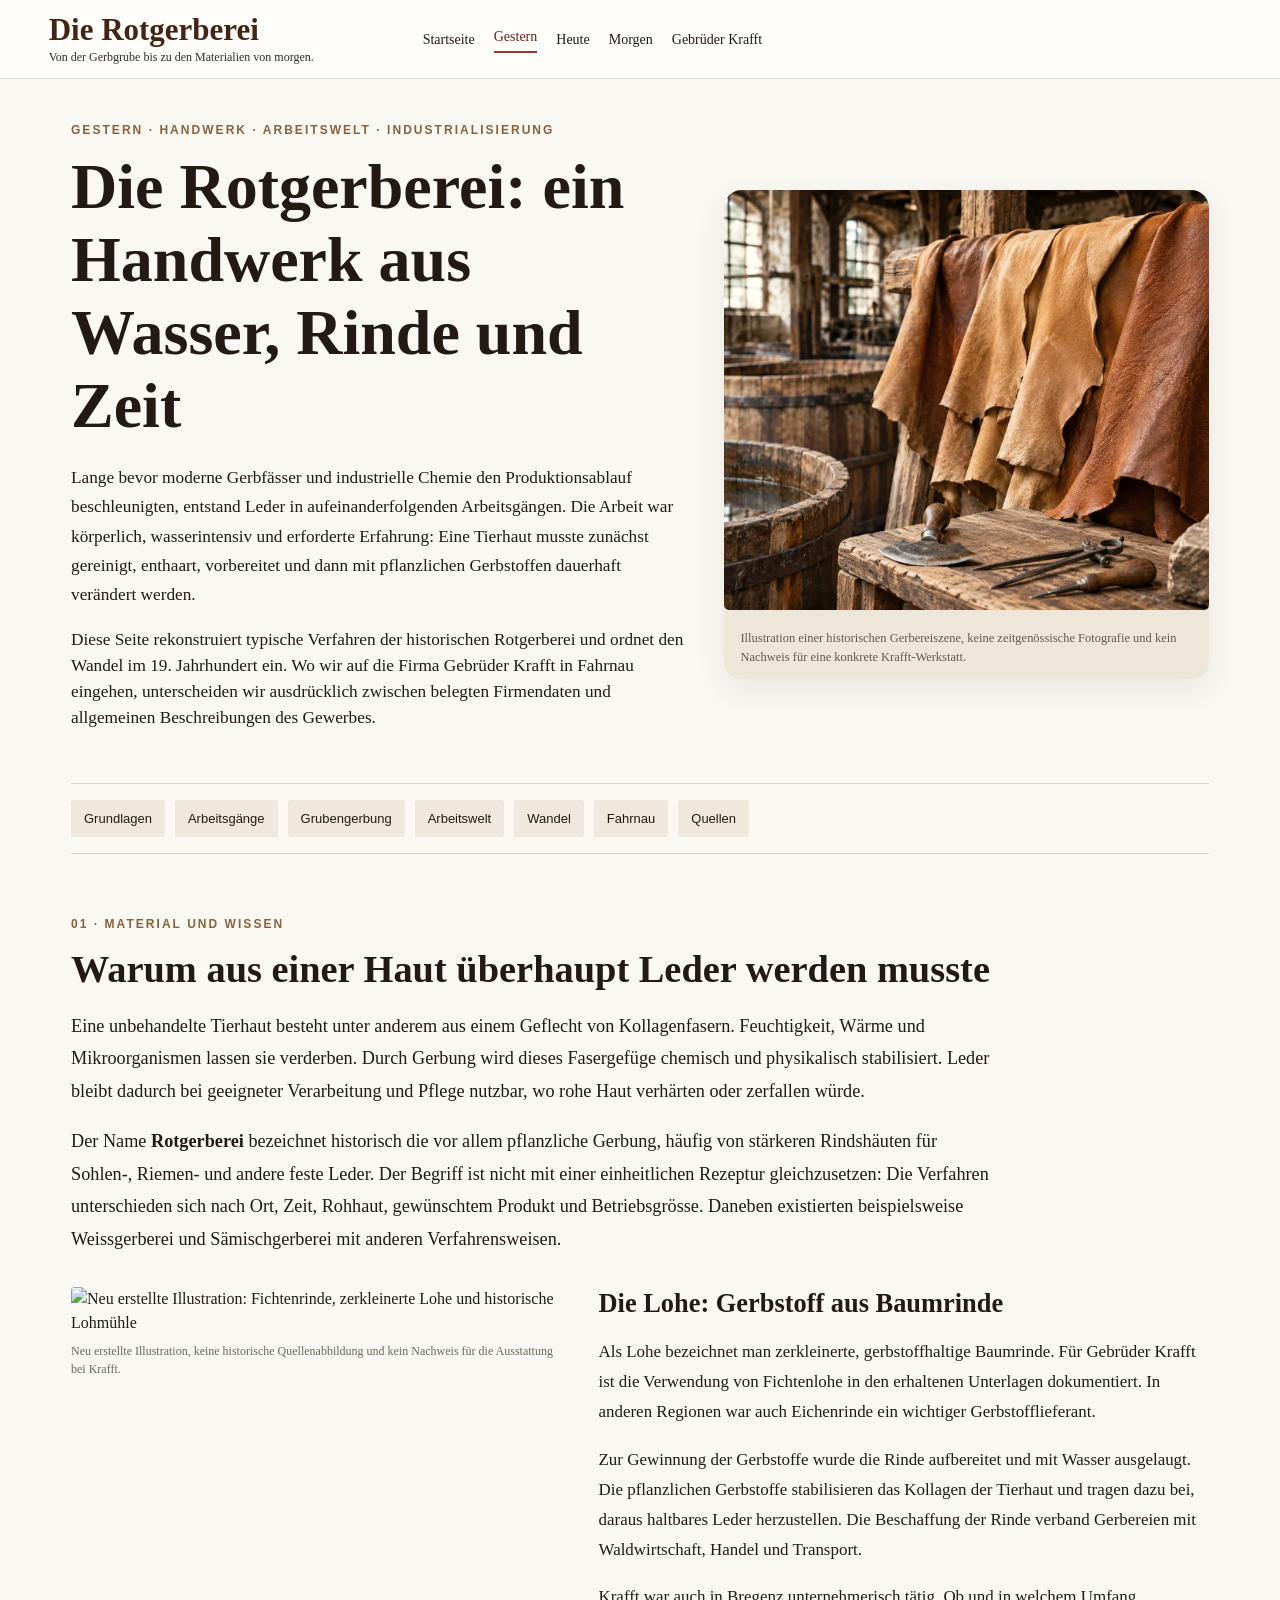
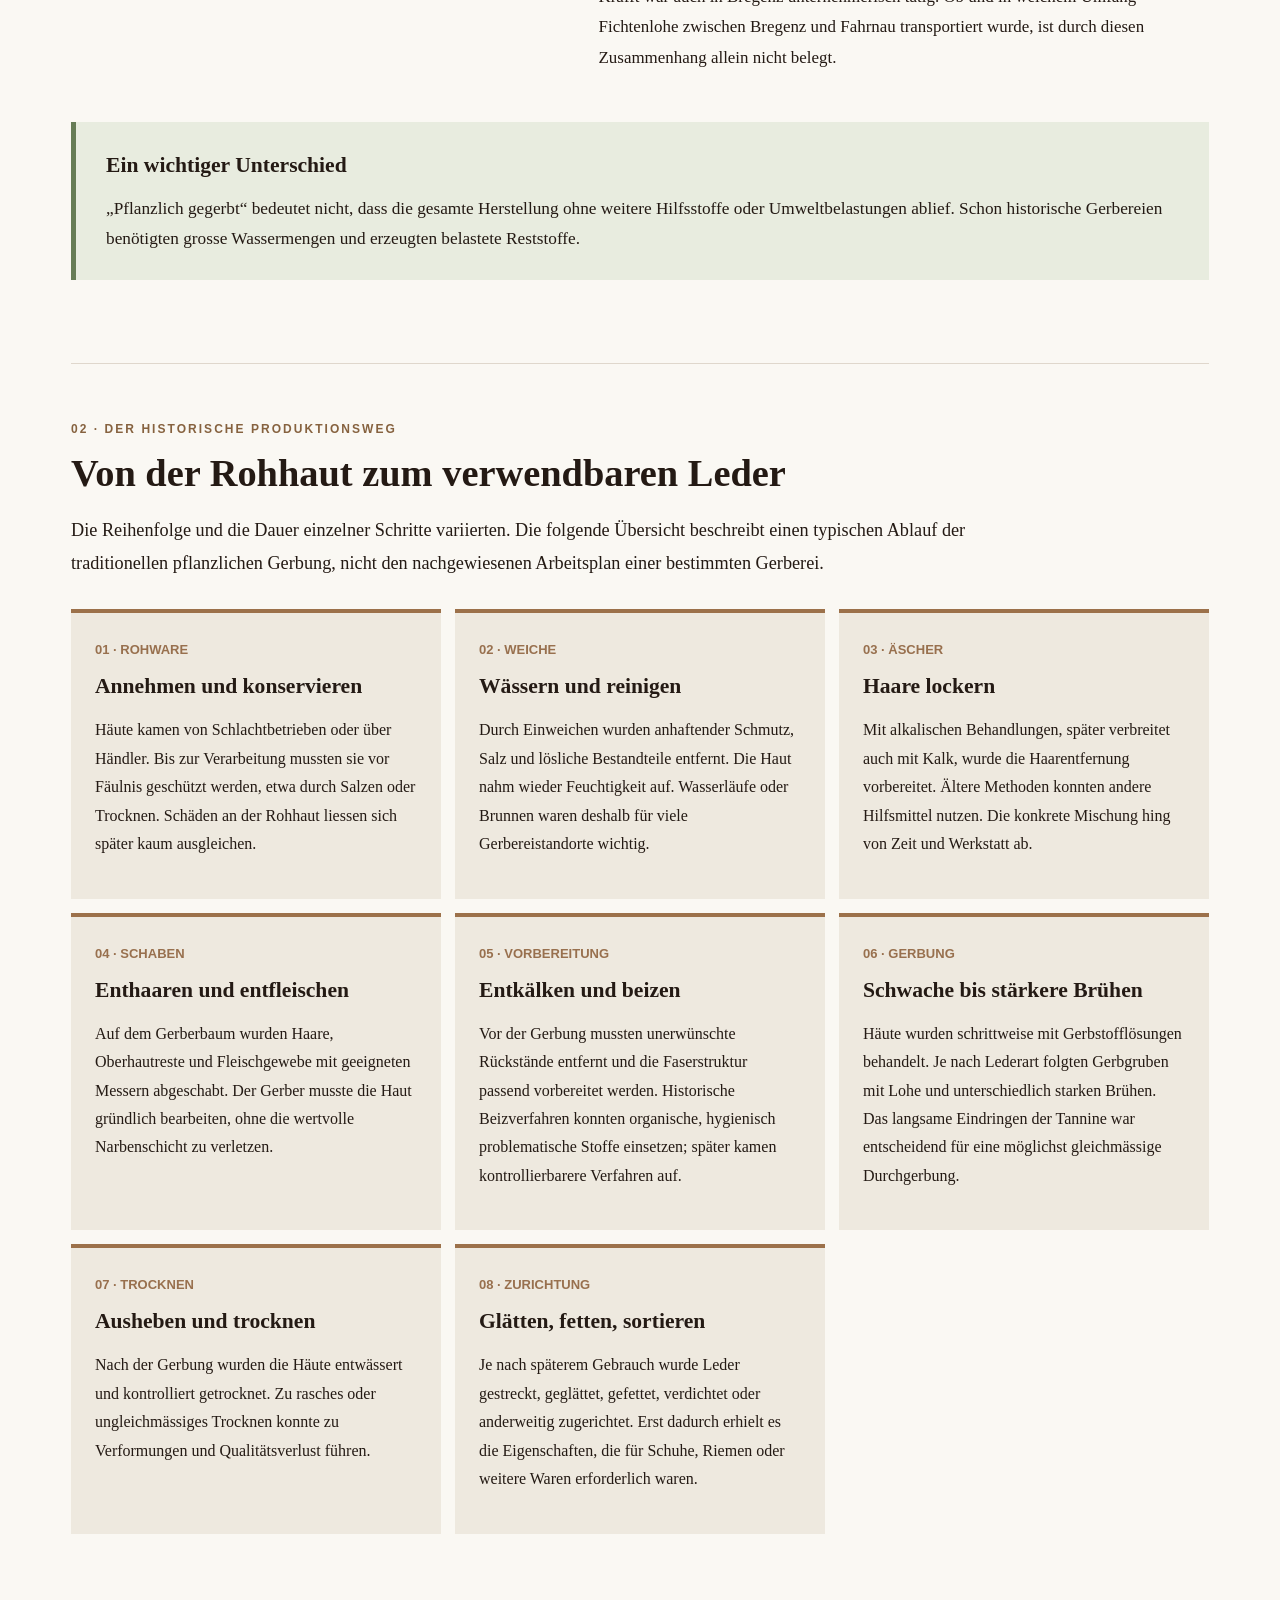
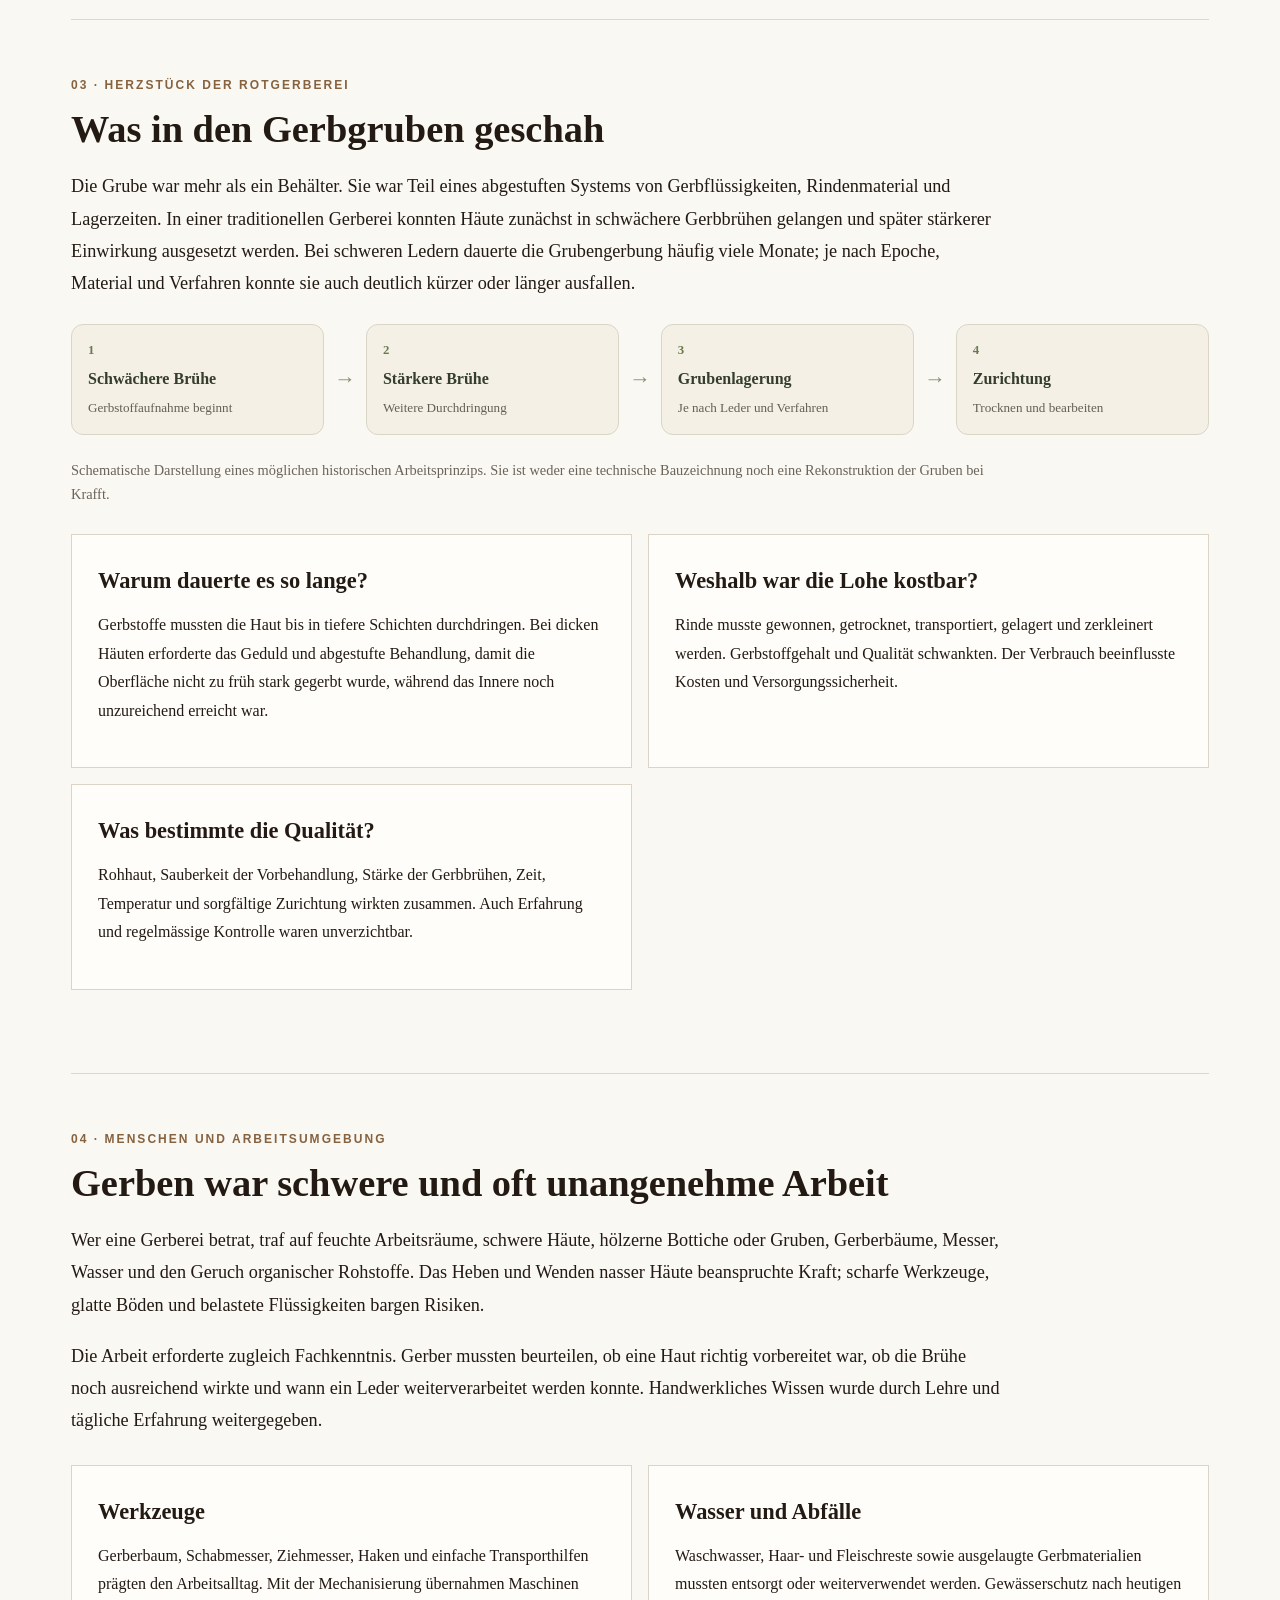
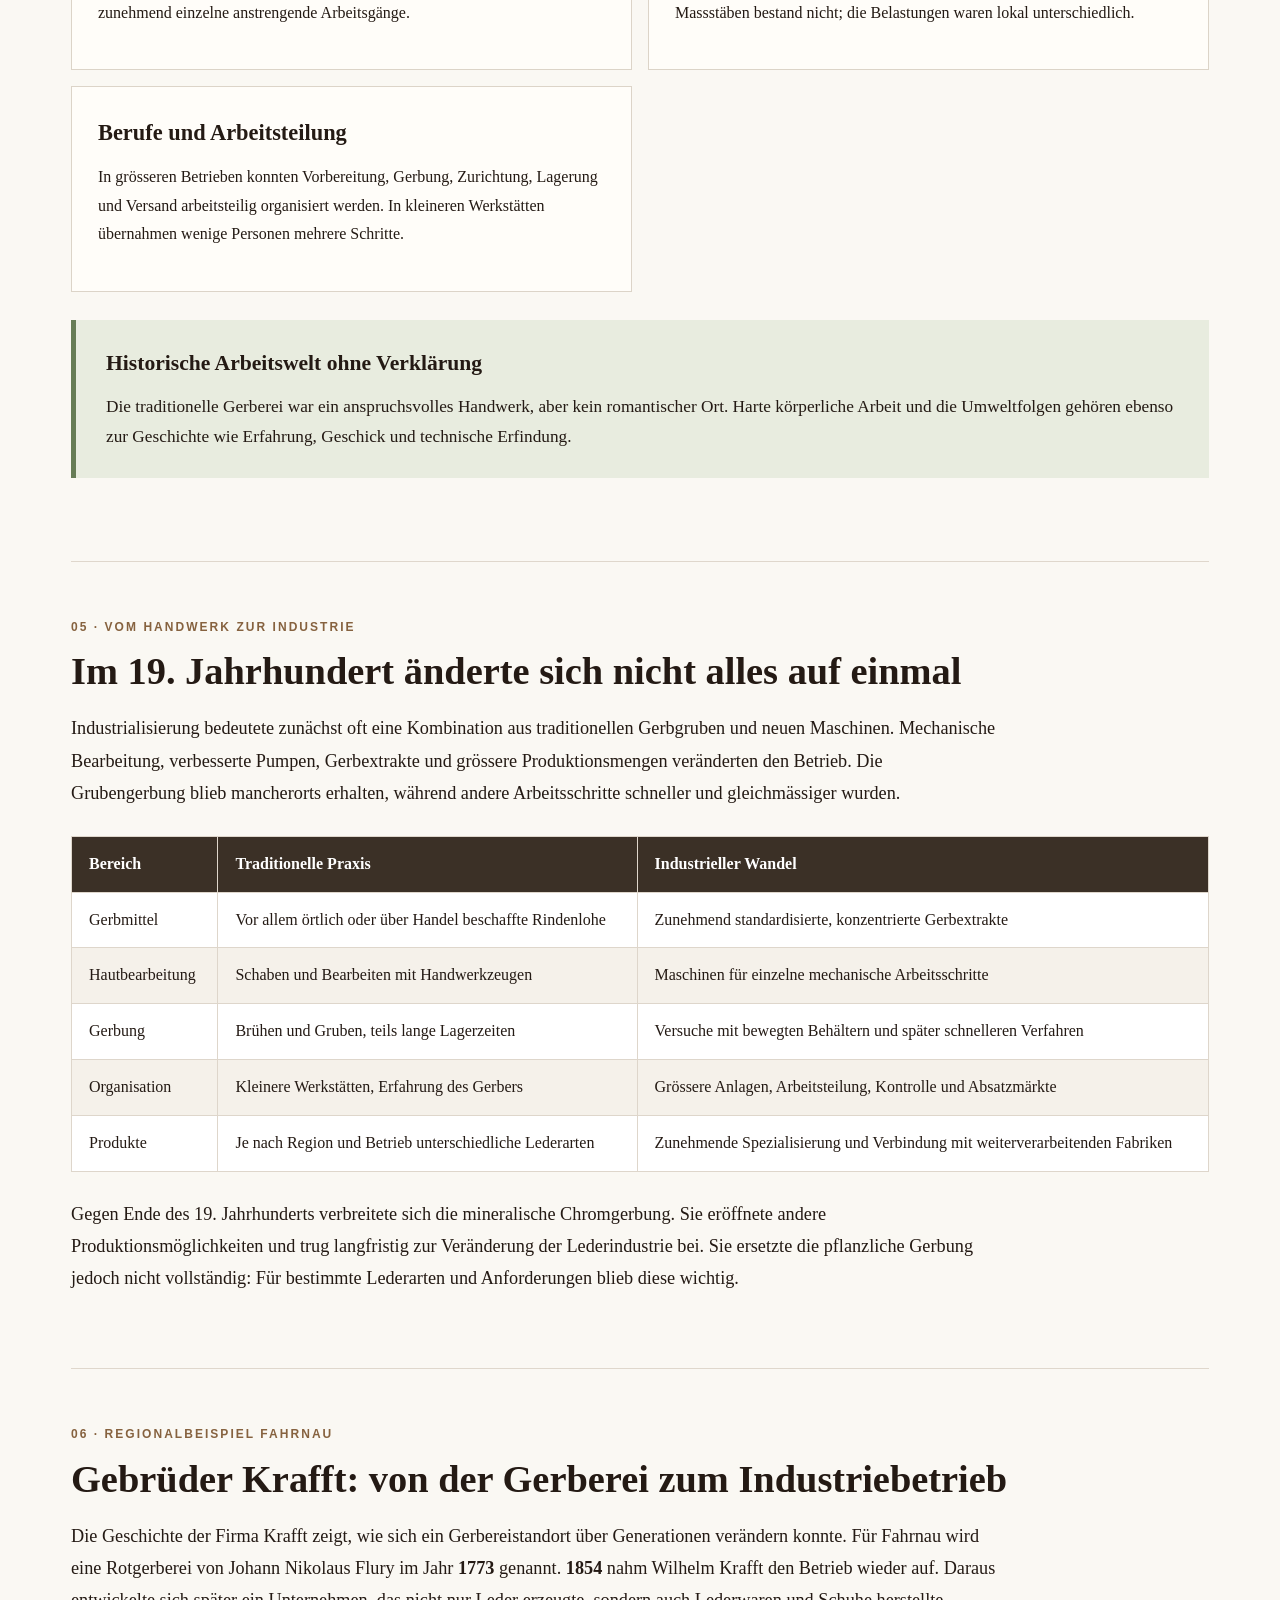
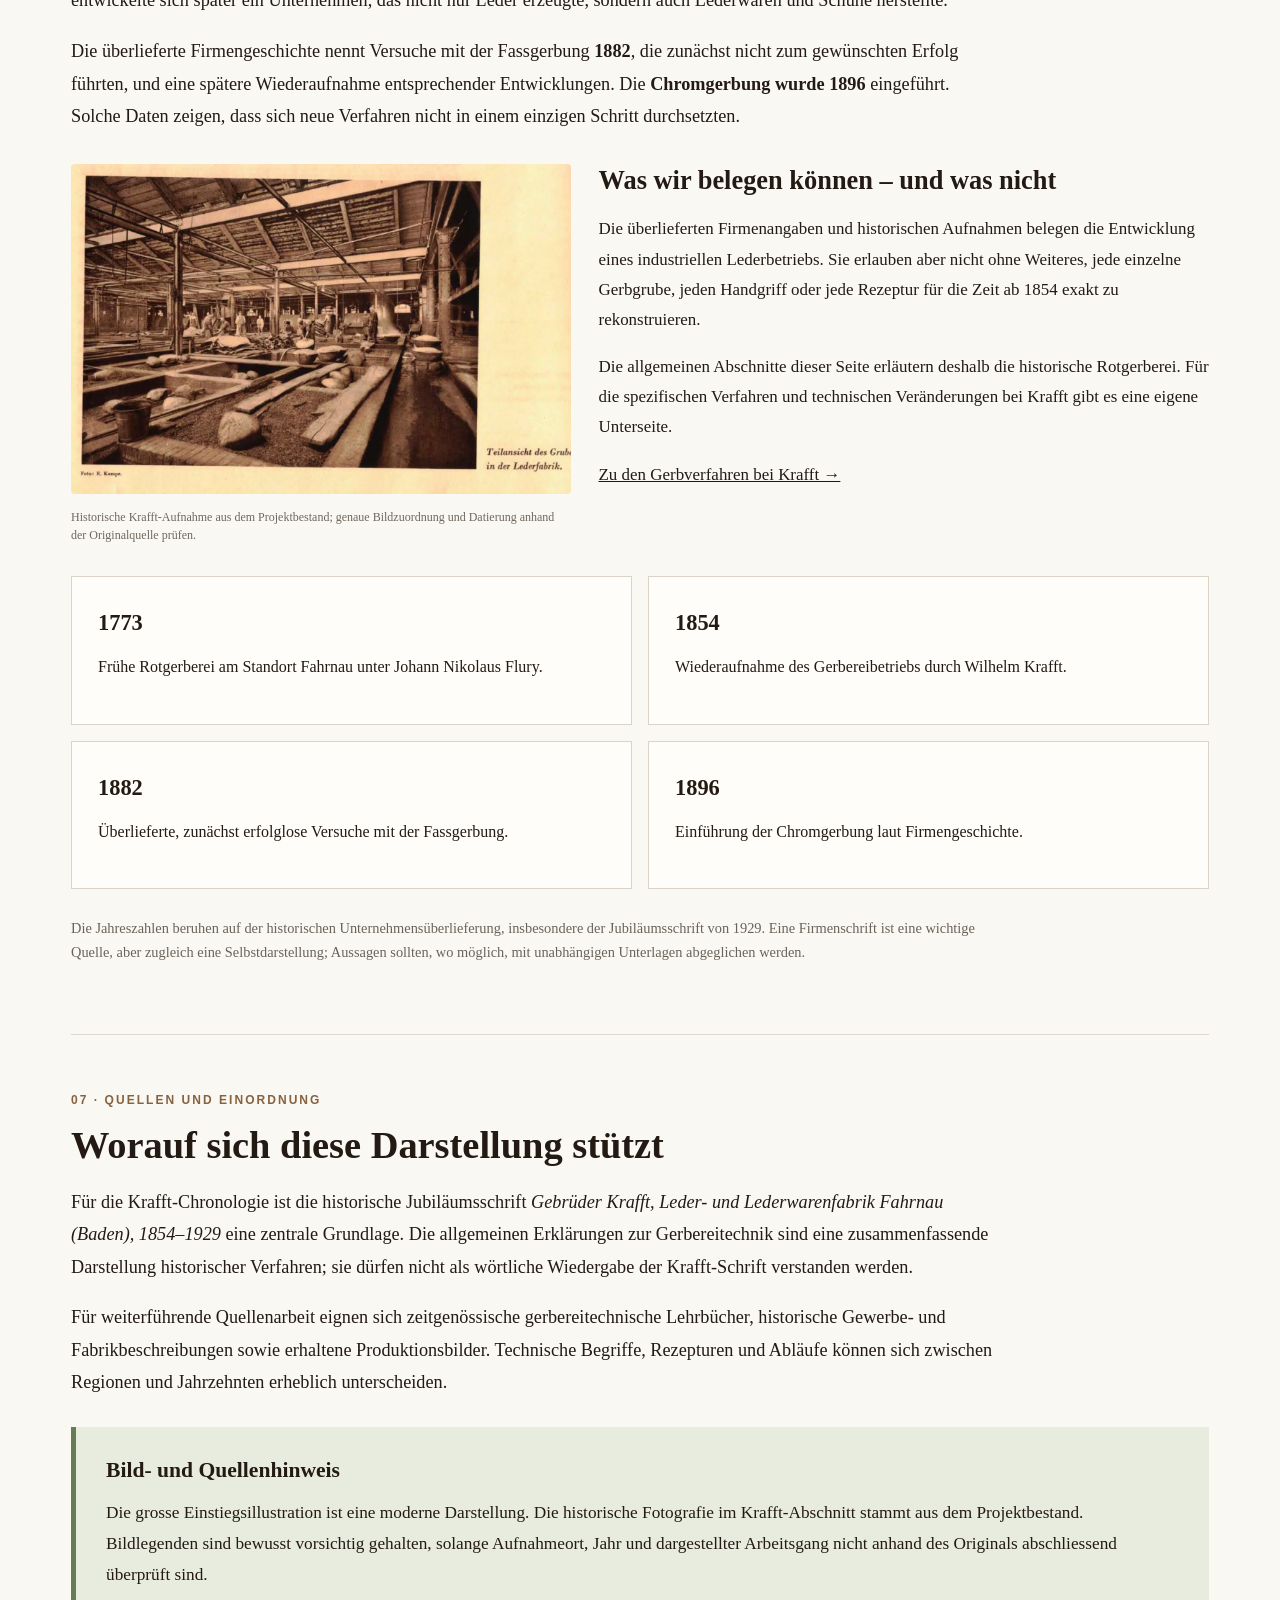
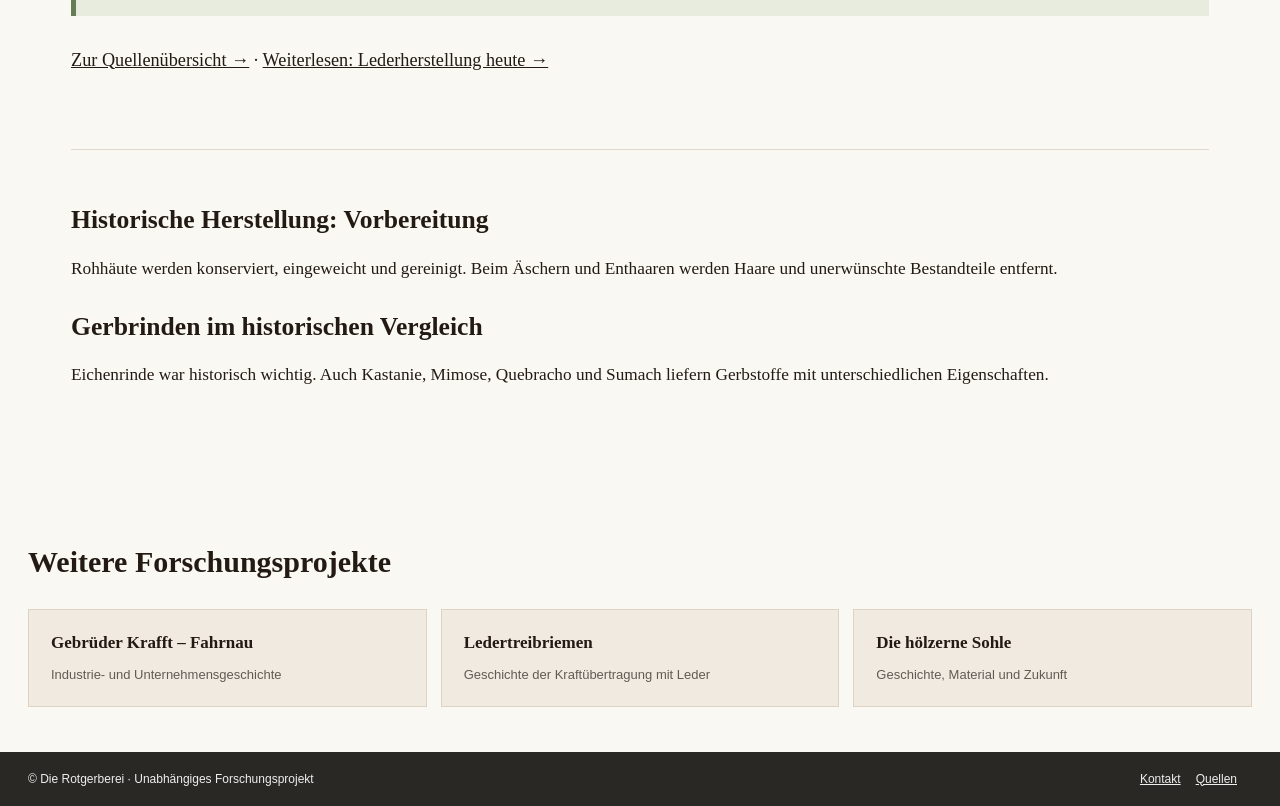
==== commit 3affd278: "Add files via upload" ====
--- a/damals.html
+++ b/damals.html
@@ -3,7 +3,7 @@
 <html lang="de"><head><meta charset="utf-8"/><meta content="width=device-width,initial-scale=1" name="viewport"/><title>Gestern | Rotgerberei: Handwerk, Gruben und Industrialisierung</title><meta content="Historische Rotgerberei: Fichtenlohe, Gerbgruben, Handwerk und Wandel im 19. Jahrhundert." name="description"/><link href="https://rotgerberei.krafft-fahrnau.de/damals.html" rel="canonical"/><link href="style.css?v=20261111-5punkte" rel="stylesheet"/></head><body><header><div class="nav"><a class="brand" href="index.html">Die Rotgerberei<small>Von der Gerbgrube bis zu den Materialien von morgen.</small></a><nav aria-label="Hauptnavigation" class="links"><a href="index.html">Startseite</a><a aria-current="page" href="damals.html">Gestern</a><a href="heute.html">Heute</a><a href="zukunft.html">Morgen</a><a href="krafft.html">Gebrüder Krafft</a></nav></div></header><main class="content today-page yesterday-page">
 <section class="today-lead yesterday-lead"><div><p class="today-eyebrow">GESTERN · HANDWERK · ARBEITSWELT · INDUSTRIALISIERUNG</p><h1>Die Rotgerberei: ein Handwerk aus Wasser, Rinde und Zeit</h1><p class="today-deck">Lange bevor moderne Gerbfässer und industrielle Chemie den Produktionsablauf beschleunigten, entstand Leder in aufeinanderfolgenden Arbeitsgängen. Die Arbeit war körperlich, wasserintensiv und erforderte Erfahrung: Eine Tierhaut musste zunächst gereinigt, enthaart, vorbereitet und dann mit pflanzlichen Gerbstoffen dauerhaft verändert werden.</p><p>Diese Seite rekonstruiert typische Verfahren der historischen Rotgerberei und ordnet den Wandel im 19. Jahrhundert ein. Wo wir auf die Firma Gebrüder Krafft in Fahrnau eingehen, unterscheiden wir ausdrücklich zwischen belegten Firmendaten und allgemeinen Beschreibungen des Gewerbes.</p></div><figure class="yesterday-hero-photo"><img alt="Historisch anmutende Illustration einer traditionellen Gerberei mit Lederhäuten" src="assets/gestern-illustration.webp"/><figcaption>Illustration einer historischen Gerbereiszene, keine zeitgenössische Fotografie und kein Nachweis für eine konkrete Krafft-Werkstatt.</figcaption></figure></section>
 <nav aria-label="Inhalt dieser Seite" class="today-toc"><a href="#grundlagen">Grundlagen</a><a href="#ablauf">Arbeitsgänge</a><a href="#gruben">Grubengerbung</a><a href="#arbeitswelt">Arbeitswelt</a><a href="#wandel">Wandel</a><a href="#krafft-gestern">Fahrnau</a><a href="#quellen-gestern">Quellen</a></nav>
-<section class="today-section" id="grundlagen"><p class="today-eyebrow">01 · MATERIAL UND WISSEN</p><h2>Warum aus einer Haut überhaupt Leder werden musste</h2><p>Eine unbehandelte Tierhaut besteht unter anderem aus einem Geflecht von Kollagenfasern. Feuchtigkeit, Wärme und Mikroorganismen lassen sie verderben. Durch Gerbung wird dieses Fasergefüge chemisch und physikalisch stabilisiert. Leder bleibt dadurch bei geeigneter Verarbeitung und Pflege nutzbar, wo rohe Haut verhärten oder zerfallen würde.</p><p>Der Name <strong>Rotgerberei</strong> bezeichnet historisch die vor allem pflanzliche Gerbung, häufig von stärkeren Rindshäuten für Sohlen-, Riemen- und andere feste Leder. Der Begriff ist nicht mit einer einheitlichen Rezeptur gleichzusetzen: Die Verfahren unterschieden sich nach Ort, Zeit, Rohhaut, gewünschtem Produkt und Betriebsgrösse. Daneben existierten beispielsweise Weissgerberei und Sämischgerberei mit anderen Verfahrensweisen.</p><div class="today-feature"><div class="today-photo"><img alt="Neu erstellte Illustration: Fichtenrinde, zerkleinerte Lohe und historische Lohmühle" src="assets/fichtenlohe-illustration.webp"/><small>Neu erstellte Illustration, keine historische Quellenabbildung und kein Nachweis für die Ausstattung bei Krafft.</small></div><div><h3>Die Lohe: Gerbstoff aus Baumrinde</h3><p>Als Lohe bezeichnet man zerkleinerte gerbstoffhaltige Baumrinde. Für Gebrüder Krafft ist die Verwendung von Fichtenlohe in den erhaltenen Unterlagen dokumentiert. In anderen Regionen spielte auch Eichenrinde eine wichtige Rolle. Die wasserlöslichen Gerbstoffe wirken auf das Kollagen der Haut und machen sie haltbarer.</p><p>Die Beschaffung und Aufbereitung der Gerbrinde verband die Gerberei mit Waldwirtschaft und Transport. Kraffts Aktivitäten in Bregenz sind ein weiterer historischer Zusammenhang; ein konkreter Lieferweg für Fichtenlohe ist damit allein jedoch nicht nachgewiesen.</p><p>Die Beschaffung von Gerbrinde verband Gerbereien mit Forstwirtschaft und Handel. <strong>Auch Bregenz gehört zur Unternehmensgeschichte von Krafft.</strong> Die Verbindung ist für die weitere Untersuchung der Rohstoffversorgung interessant. Ein konkreter Transportweg der Fichtenlohe zwischen Bregenz und Fahrnau wird hier jedoch nicht behauptet, solange dafür kein eindeutiger Beleg vorliegt.</p></div></div><div class="today-insight"><strong>Ein wichtiger Unterschied</strong><p>„Pflanzlich gegerbt“ bedeutet nicht, dass die gesamte Herstellung ohne weitere Hilfsstoffe oder Umweltbelastungen ablief. Schon historische Gerbereien benötigten grosse Wassermengen und erzeugten belastete Reststoffe.</p></div></section>
+<section class="today-section" id="grundlagen"><p class="today-eyebrow">01 · MATERIAL UND WISSEN</p><h2>Warum aus einer Haut überhaupt Leder werden musste</h2><p>Eine unbehandelte Tierhaut besteht unter anderem aus einem Geflecht von Kollagenfasern. Feuchtigkeit, Wärme und Mikroorganismen lassen sie verderben. Durch Gerbung wird dieses Fasergefüge chemisch und physikalisch stabilisiert. Leder bleibt dadurch bei geeigneter Verarbeitung und Pflege nutzbar, wo rohe Haut verhärten oder zerfallen würde.</p><p>Der Name <strong>Rotgerberei</strong> bezeichnet historisch die vor allem pflanzliche Gerbung, häufig von stärkeren Rindshäuten für Sohlen-, Riemen- und andere feste Leder. Der Begriff ist nicht mit einer einheitlichen Rezeptur gleichzusetzen: Die Verfahren unterschieden sich nach Ort, Zeit, Rohhaut, gewünschtem Produkt und Betriebsgrösse. Daneben existierten beispielsweise Weissgerberei und Sämischgerberei mit anderen Verfahrensweisen.</p><div class="today-feature"><div class="today-photo"><img alt="Neu erstellte Illustration: Fichtenrinde, zerkleinerte Lohe und historische Lohmühle" src="assets/fichtenlohe-illustration.webp"/><small>Neu erstellte Illustration, keine historische Quellenabbildung und kein Nachweis für die Ausstattung bei Krafft.</small></div><div><h3>Die Lohe: Gerbstoff aus Baumrinde</h3><p>Als Lohe bezeichnet man zerkleinerte, gerbstoffhaltige Baumrinde. Für Gebrüder Krafft ist die Verwendung von Fichtenlohe in den erhaltenen Unterlagen dokumentiert. In anderen Regionen war auch Eichenrinde ein wichtiger Gerbstofflieferant.</p><p>Zur Gewinnung der Gerbstoffe wurde die Rinde aufbereitet und mit Wasser ausgelaugt. Die pflanzlichen Gerbstoffe stabilisieren das Kollagen der Tierhaut und tragen dazu bei, daraus haltbares Leder herzustellen. Die Beschaffung der Rinde verband Gerbereien mit Waldwirtschaft, Handel und Transport.</p><p>Krafft war auch in Bregenz unternehmerisch tätig. Ob und in welchem Umfang Fichtenlohe zwischen Bregenz und Fahrnau transportiert wurde, ist durch diesen Zusammenhang allein nicht belegt.</p></div></div><div class="today-insight"><strong>Ein wichtiger Unterschied</strong><p>„Pflanzlich gegerbt“ bedeutet nicht, dass die gesamte Herstellung ohne weitere Hilfsstoffe oder Umweltbelastungen ablief. Schon historische Gerbereien benötigten grosse Wassermengen und erzeugten belastete Reststoffe.</p></div></section>
 <section class="today-section" id="ablauf"><p class="today-eyebrow">02 · DER HISTORISCHE PRODUKTIONSWEG</p><h2>Von der Rohhaut zum verwendbaren Leder</h2><p>Die Reihenfolge und die Dauer einzelner Schritte variierten. Die folgende Übersicht beschreibt einen typischen Ablauf der traditionellen pflanzlichen Gerbung, nicht den nachgewiesenen Arbeitsplan einer bestimmten Gerberei.</p><div class="today-process"><article><span>01 · ROHWARE</span><h3>Annehmen und konservieren</h3><p>Häute kamen von Schlachtbetrieben oder über Händler. Bis zur Verarbeitung mussten sie vor Fäulnis geschützt werden, etwa durch Salzen oder Trocknen. Schäden an der Rohhaut liessen sich später kaum ausgleichen.</p></article><article><span>02 · WEICHE</span><h3>Wässern und reinigen</h3><p>Durch Einweichen wurden anhaftender Schmutz, Salz und lösliche Bestandteile entfernt. Die Haut nahm wieder Feuchtigkeit auf. Wasserläufe oder Brunnen waren deshalb für viele Gerbereistandorte wichtig.</p></article><article><span>03 · ÄSCHER</span><h3>Haare lockern</h3><p>Mit alkalischen Behandlungen, später verbreitet auch mit Kalk, wurde die Haarentfernung vorbereitet. Ältere Methoden konnten andere Hilfsmittel nutzen. Die konkrete Mischung hing von Zeit und Werkstatt ab.</p></article><article><span>04 · SCHABEN</span><h3>Enthaaren und entfleischen</h3><p>Auf dem Gerberbaum wurden Haare, Oberhautreste und Fleischgewebe mit geeigneten Messern abgeschabt. Der Gerber musste die Haut gründlich bearbeiten, ohne die wertvolle Narbenschicht zu verletzen.</p></article><article><span>05 · VORBEREITUNG</span><h3>Entkälken und beizen</h3><p>Vor der Gerbung mussten unerwünschte Rückstände entfernt und die Faserstruktur passend vorbereitet werden. Historische Beizverfahren konnten organische, hygienisch problematische Stoffe einsetzen; später kamen kontrollierbarere Verfahren auf.</p></article><article><span>06 · GERBUNG</span><h3>Schwache bis stärkere Brühen</h3><p>Häute wurden schrittweise mit Gerbstofflösungen behandelt. Je nach Lederart folgten Gerbgruben mit Lohe und unterschiedlich starken Brühen. Das langsame Eindringen der Tannine war entscheidend für eine möglichst gleichmässige Durchgerbung.</p></article><article><span>07 · TROCKNEN</span><h3>Ausheben und trocknen</h3><p>Nach der Gerbung wurden die Häute entwässert und kontrolliert getrocknet. Zu rasches oder ungleichmässiges Trocknen konnte zu Verformungen und Qualitätsverlust führen.</p></article><article><span>08 · ZURICHTUNG</span><h3>Glätten, fetten, sortieren</h3><p>Je nach späterem Gebrauch wurde Leder gestreckt, geglättet, gefettet, verdichtet oder anderweitig zugerichtet. Erst dadurch erhielt es die Eigenschaften, die für Schuhe, Riemen oder weitere Waren erforderlich waren.</p></article></div></section>
 <section class="today-section" id="gruben"><p class="today-eyebrow">03 · HERZSTÜCK DER ROTGERBEREI</p><h2>Was in den Gerbgruben geschah</h2><p>Die Grube war mehr als ein Behälter. Sie war Teil eines abgestuften Systems von Gerbflüssigkeiten, Rindenmaterial und Lagerzeiten. In einer traditionellen Gerberei konnten Häute zunächst in schwächere Gerbbrühen gelangen und später stärkerer Einwirkung ausgesetzt werden. Bei schweren Ledern dauerte die Grubengerbung häufig viele Monate; je nach Epoche, Material und Verfahren konnte sie auch deutlich kürzer oder länger ausfallen.</p><div aria-label="Schematischer Weg durch die historische Gerbung: schwächere Gerbbrühe, stärkere Gerbbrühe, Gerbgrube mit Lohe, Trocknung" class="yesterday-diagram" role="img"><div><b>1</b><strong>Schwächere Brühe</strong><span>Gerbstoffaufnahme beginnt</span></div><span class="yesterday-arrow">→</span><div><b>2</b><strong>Stärkere Brühe</strong><span>Weitere Durchdringung</span></div><span class="yesterday-arrow">→</span><div><b>3</b><strong>Grubenlagerung</strong><span>Je nach Leder und Verfahren</span></div><span class="yesterday-arrow">→</span><div><b>4</b><strong>Zurichtung</strong><span>Trocknen und bearbeiten</span></div></div><p class="today-note">Schematische Darstellung eines möglichen historischen Arbeitsprinzips. Sie ist weder eine technische Bauzeichnung noch eine Rekonstruktion der Gruben bei Krafft.</p><div class="today-tiles"><article><h3>Warum dauerte es so lange?</h3><p>Gerbstoffe mussten die Haut bis in tiefere Schichten durchdringen. Bei dicken Häuten erforderte das Geduld und abgestufte Behandlung, damit die Oberfläche nicht zu früh stark gegerbt wurde, während das Innere noch unzureichend erreicht war.</p></article><article><h3>Weshalb war die Lohe kostbar?</h3><p>Rinde musste gewonnen, getrocknet, transportiert, gelagert und zerkleinert werden. Gerbstoffgehalt und Qualität schwankten. Der Verbrauch beeinflusste Kosten und Versorgungssicherheit.</p></article><article><h3>Was bestimmte die Qualität?</h3><p>Rohhaut, Sauberkeit der Vorbehandlung, Stärke der Gerbbrühen, Zeit, Temperatur und sorgfältige Zurichtung wirkten zusammen. Auch Erfahrung und regelmässige Kontrolle waren unverzichtbar.</p></article></div></section>
 <section class="today-section" id="arbeitswelt"><p class="today-eyebrow">04 · MENSCHEN UND ARBEITSUMGEBUNG</p><h2>Gerben war schwere und oft unangenehme Arbeit</h2><p>Wer eine Gerberei betrat, traf auf feuchte Arbeitsräume, schwere Häute, hölzerne Bottiche oder Gruben, Gerberbäume, Messer, Wasser und den Geruch organischer Rohstoffe. Das Heben und Wenden nasser Häute beanspruchte Kraft; scharfe Werkzeuge, glatte Böden und belastete Flüssigkeiten bargen Risiken.</p><p>Die Arbeit erforderte zugleich Fachkenntnis. Gerber mussten beurteilen, ob eine Haut richtig vorbereitet war, ob die Brühe noch ausreichend wirkte und wann ein Leder weiterverarbeitet werden konnte. Handwerkliches Wissen wurde durch Lehre und tägliche Erfahrung weitergegeben.</p><div class="today-tiles"><article><h3>Werkzeuge</h3><p>Gerberbaum, Schabmesser, Ziehmesser, Haken und einfache Transporthilfen prägten den Arbeitsalltag. Mit der Mechanisierung übernahmen Maschinen zunehmend einzelne anstrengende Arbeitsgänge.</p></article><article><h3>Wasser und Abfälle</h3><p>Waschwasser, Haar- und Fleischreste sowie ausgelaugte Gerbmaterialien mussten entsorgt oder weiterverwendet werden. Gewässerschutz nach heutigen Massstäben bestand nicht; die Belastungen waren lokal unterschiedlich.</p></article><article><h3>Berufe und Arbeitsteilung</h3><p>In grösseren Betrieben konnten Vorbereitung, Gerbung, Zurichtung, Lagerung und Versand arbeitsteilig organisiert werden. In kleineren Werkstätten übernahmen wenige Personen mehrere Schritte.</p></article></div><div class="today-insight"><strong>Historische Arbeitswelt ohne Verklärung</strong><p>Die traditionelle Gerberei war ein anspruchsvolles Handwerk, aber kein romantischer Ort. Harte körperliche Arbeit und die Umweltfolgen gehören ebenso zur Geschichte wie Erfahrung, Geschick und technische Erfindung.</p></div></section>
